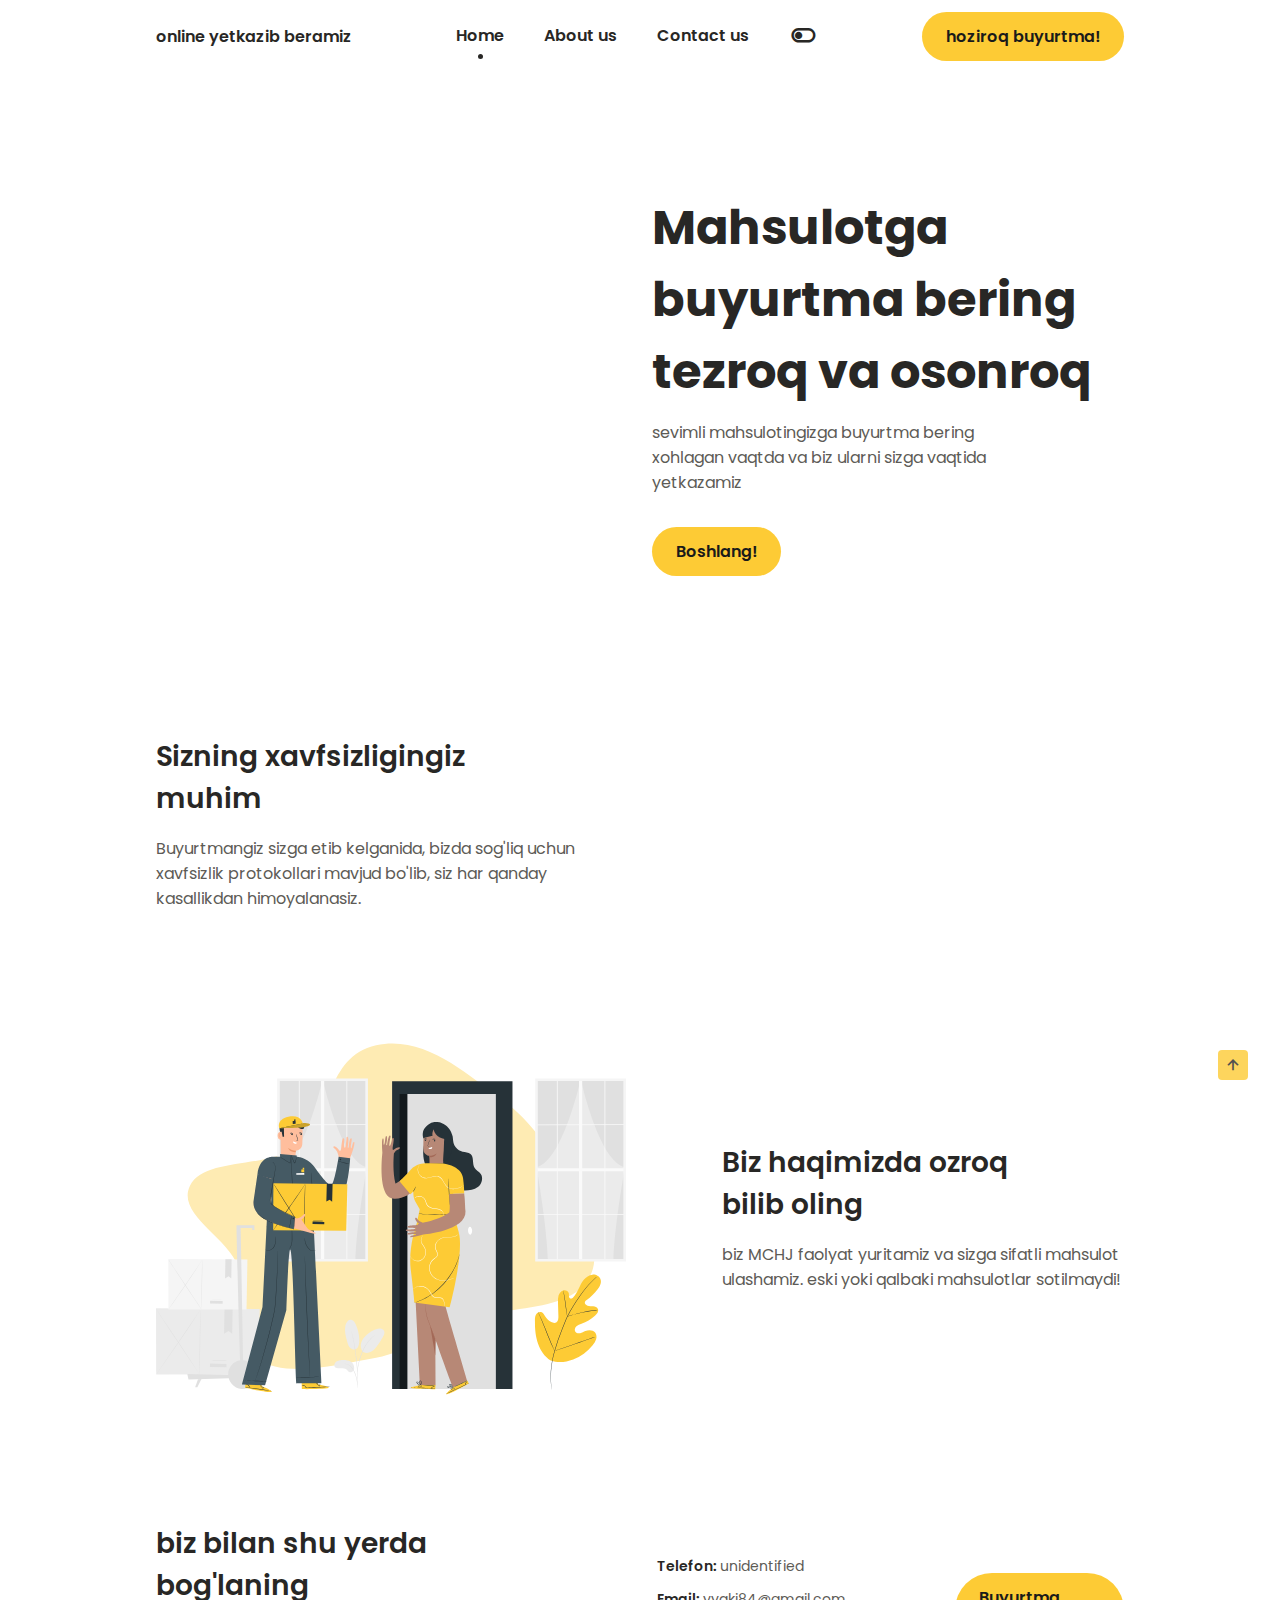
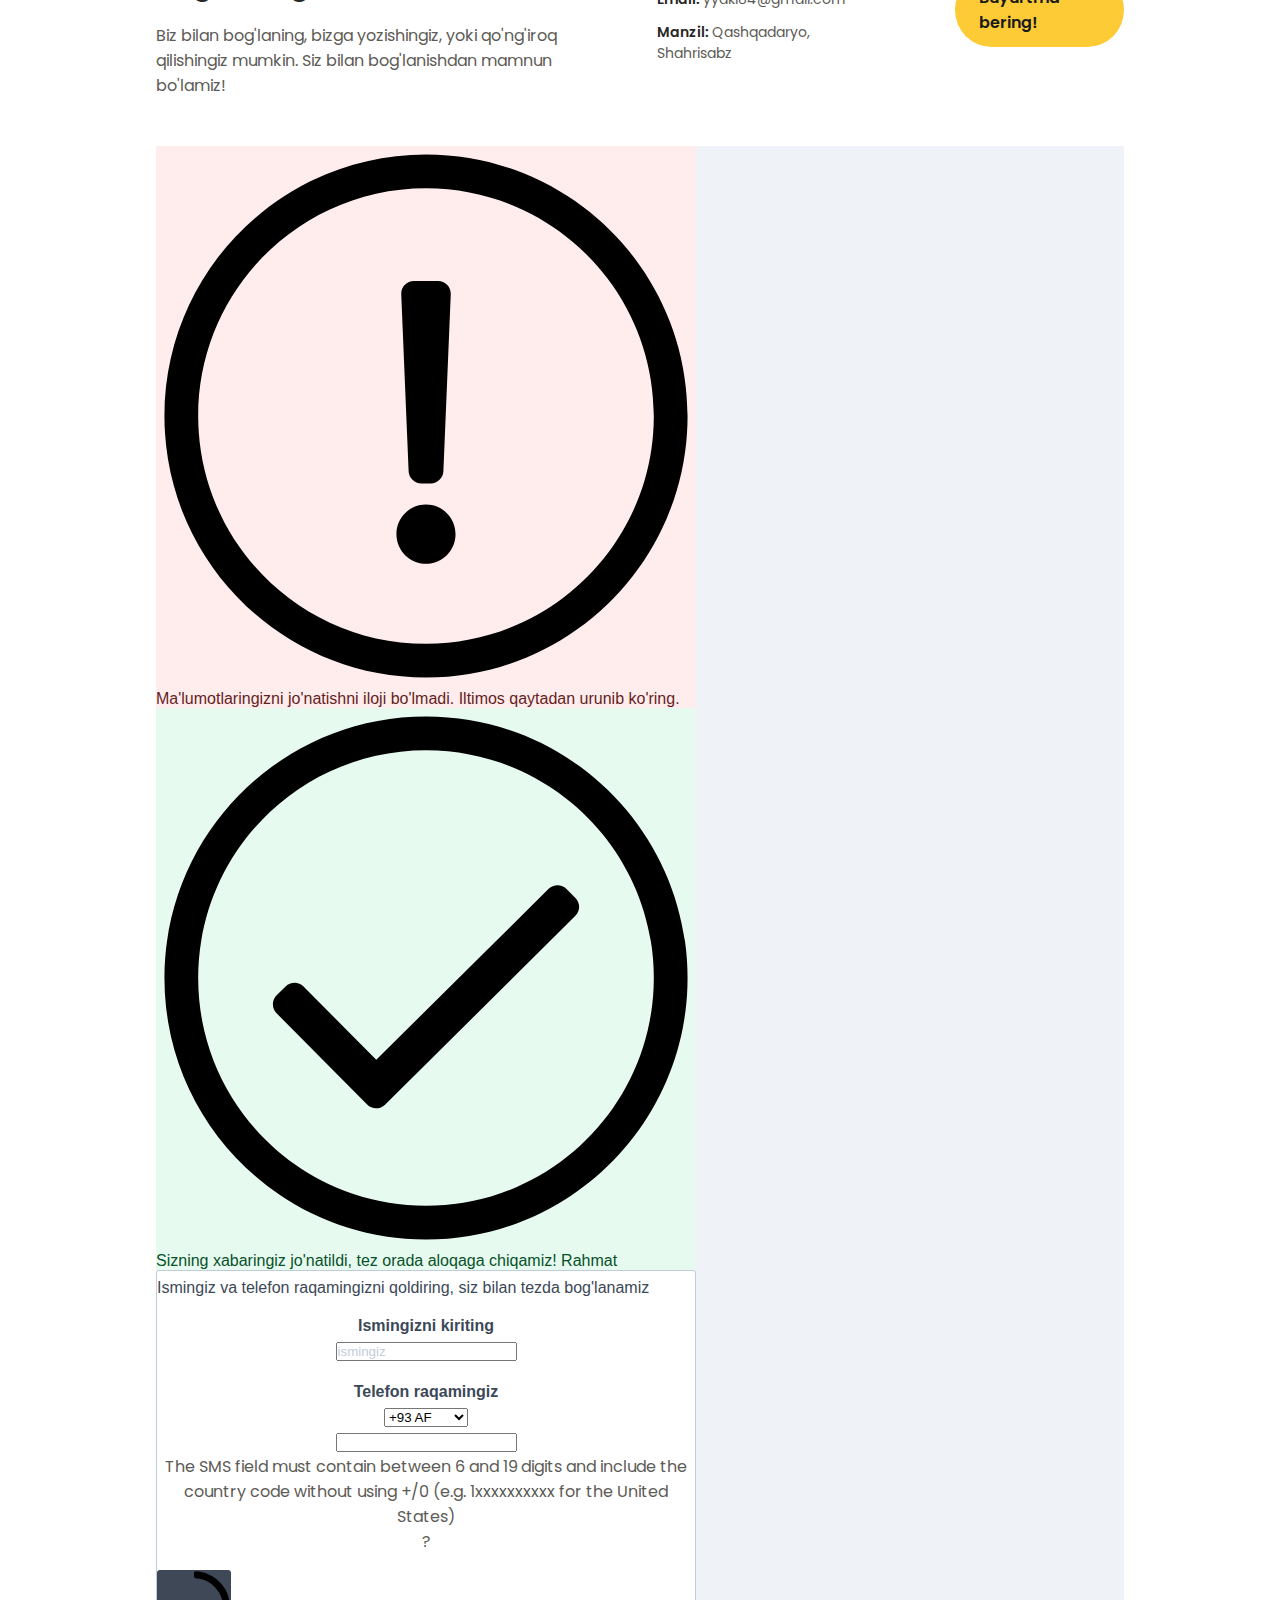
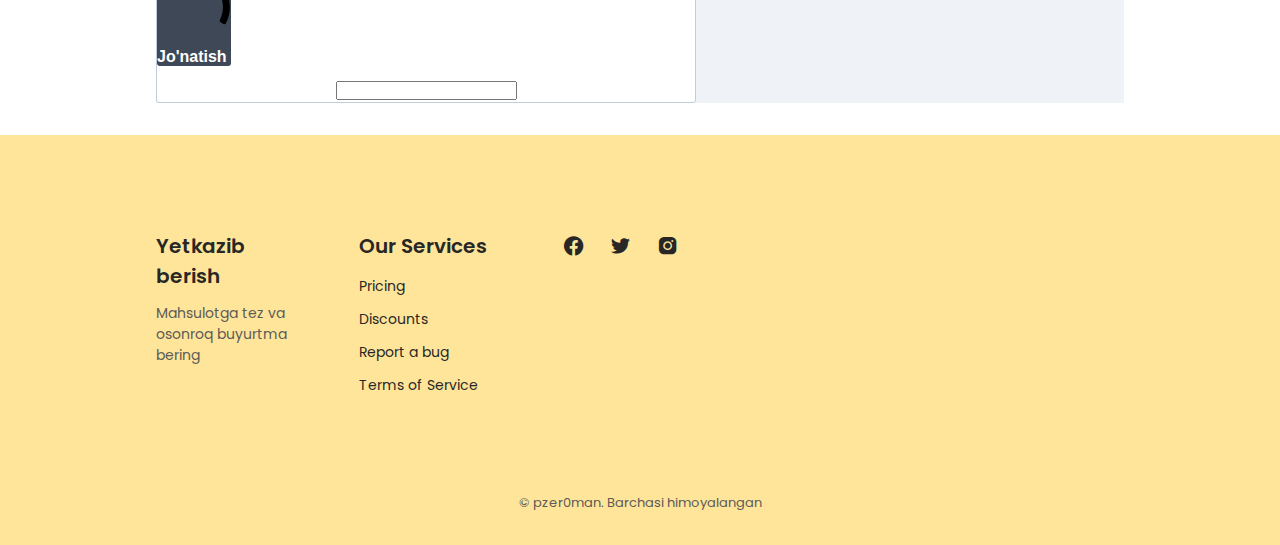
==== index.html @ fa196de1 "phone number undo" ====
<!DOCTYPE html>
<html lang="en">
  <head>
    <meta charset="UTF-8" />
    <meta name="viewport" content="width=device-width, initial-scale=1.0" />

    <!--=============== BOXICONS ===============-->
    <link
      rel="stylesheet"
      href="https://cdn.jsdelivr.net/npm/boxicons@latest/css/boxicons.min.css"
    />

    <!--=============== CSS ===============-->
    <link rel="stylesheet" href="assets/css/styles.css" />

    <title>online products</title>
  </head>
  <body>
    <!--=============== HEADER ===============-->
    <header class="header" id="header">
      <nav class="nav container">
        <a href="#" class="nav__logo">online yetkazib beramiz</a>

        <div class="nav__menu" id="nav-menu">
          <ul class="nav__list">
            <li class="nav__item">
              <a href="#home" class="nav__link active-link">Home</a>
            </li>
            <li class="nav__item">
              <a href="#about" class="nav__link">About us</a>
            </li>
            <li class="nav__item">
              <a href="#contact" class="nav__link">Contact us</a>
            </li>

            <i class="bx bx-toggle-left change-theme" id="theme-button"></i>
          </ul>
        </div>

        <div class="nav__toggle" id="nav-toggle">
          <i class="bx bx-grid-alt"></i>
        </div>

        <a href="#" class="button button__header">hoziroq buyurtma!</a>
      </nav>
    </header>

    <main class="main">
      <!--=============== HOME ===============-->

      <section class="home section" id="home">
        <!-- Promotion -->
        <!-- <div class="promotion">
          <span class="close" id="close">X</span>
          <div class="bgc_y"></div>
          <div class="container">
            <!-- <div class="promotion__text">
          <div class="title">Yangi xaridorlar uchun mega aksiya!</div>
        </div> -->
        <!-- <div class="promotion__timer">
              <div class="title">Aksiya tugashigacha shuncha vaqt qoldi:</div>
              <div class="timer">
                <div class="timer__block">
                  <span id="days">99</span>
                  kun
                </div>
                <span class="dot">:</span>
                <div class="timer__block">
                  <span id="hours">09</span>
                  soat
                </div>
                <span class="dot">:</span>
                <div class="timer__block">
                  <span id="minutes">99</span>
                  daqiqa
                </div>
                <span class="dot">:</span>
                <div class="timer__block">
                  <span id="seconds">09</span>
                  sekund
                </div>
              </div>
            </div>
          </div>
        </div> -->
        <div class="home__container container grid">
          <img
            src="https://m.media-amazon.com/images/I/81h4DKhfy4L._AC_SX425_.jpg"
            alt=""
          />

          <div class="home__data">
            <h1 class="home__title">
              Mahsulotga buyurtma bering <br />
              tezroq va osonroq
            </h1>
            <p class="home__description">
              sevimli mahsulotingizga buyurtma bering xohlagan vaqtda va biz
              ularni sizga vaqtida yetkazamiz
            </p>

            <a href="#" class="button">Boshlang!</a>
          </div>
        </div>
      </section>

      <!--=============== SECURITY ===============-->
      <section class="security section container">
        <div class="security__container grid">
          <div class="security__data">
            <h2 class="section__title-center">
              Sizning xavfsizligingiz <br />
              muhim
            </h2>
            <p class="security__description">
              Buyurtmangiz sizga etib kelganida, bizda sog'liq uchun xavfsizlik
              protokollari mavjud bo'lib, siz har qanday kasallikdan
              himoyalanasiz.
            </p>
          </div>

          <div>
            <img
              src="https://c1.neweggimages.com/ProductImageCompressAll1280/B3TDD2208010J7AOU6D.jpg"
              alt=""
            />
          </div>
        </div>
      </section>

      <!--=============== ABOUT ===============-->
      <section class="about section container" id="about">
        <div class="about__container grid">
          <div class="about__data">
            <h2 class="section__title-center">
              Biz haqimizda ozroq <br />
              bilib oling
            </h2>
            <p class="about__description">
              biz MCHJ faolyat yuritamiz va sizga sifatli mahsulot ulashamiz.
              eski yoki qalbaki mahsulotlar sotilmaydi!
            </p>
          </div>

          <svg
            class="svg__img svg__color about__img"
            viewBox="0 0 312 236"
            xmlns="http://www.w3.org/2000/svg"
          >
            <g clip-path="url(#clip0)">
              <path
                class="svg__blob"
                fill-rule="evenodd"
                clip-rule="evenodd"
                d="M146.137 4.22643C177.748 -2.97581 206.274 23.1576 229.992 40.5258C251.017 55.9222 262.978 75.8309 272.499 96.7598C282.192 118.066 300.281 142.538 285.25 161.993C269.962 181.783 230.296 177.103 202.881 186.874C182.644 194.086 167.895 207.639 146.137 211.573C119.351 216.416 86.2133 225.465 65.5354 211.707C44.5361 197.736 61.8497 170.746 54.1954 150.402C47.0089 131.301 13.4763 116.078 22.5437 97.4402C31.6999 78.6197 73.623 86.0355 92.3992 71.8745C117.647 52.8331 111.996 12.005 146.137 4.22643Z"
              />
              <path
                d="M68.8453 179.238L68.0641 222.591L0.104162 222.748L0 178.815L68.8453 179.238Z"
                fill="#EBEBEB"
              />
              <path
                d="M29.3524 201.029C29.5669 189.093 29.6681 179.415 29.5787 179.414C29.4892 179.412 29.2428 189.087 29.0284 201.023C28.814 212.96 28.7128 222.637 28.8022 222.639C28.8917 222.641 29.138 212.966 29.3524 201.029Z"
                fill="#E0E0E0"
              />
              <path
                d="M0.0983887 222.748C0.178558 222.588 0.271444 222.435 0.376152 222.29L1.21523 221.016L4.36903 216.382L14.8605 201.126C18.9575 195.177 22.6437 189.773 25.2767 185.841C26.5903 183.871 27.6377 182.267 28.3552 181.161L29.1712 179.875C29.2594 179.72 29.3601 179.573 29.4721 179.435C29.4017 179.597 29.3185 179.754 29.2233 179.904L28.4594 181.224C27.7708 182.383 26.7581 183.981 25.4676 185.968C22.8867 189.936 19.2295 195.363 15.1324 201.311C11.0354 207.26 7.28556 212.617 4.56578 216.492L1.33097 221.068L0.439807 222.308C0.338969 222.464 0.224734 222.611 0.0983887 222.748Z"
                fill="#E0E0E0"
              />
              <path
                d="M28.8008 222.626C28.685 222.492 28.5805 222.349 28.4883 222.197L27.6434 220.941L24.5764 216.307L14.3744 201.062C10.3757 195.114 6.79367 189.71 4.24749 185.759C2.9744 183.784 1.93277 182.186 1.26151 181.068L0.468721 179.782C0.369518 179.637 0.28242 179.484 0.208313 179.324C0.323934 179.459 0.428443 179.602 0.5208 179.753L1.36567 181.01L4.43266 185.644L14.6348 200.888C18.6334 206.831 22.2154 212.241 24.7616 216.185C26.0347 218.16 27.0763 219.759 27.7476 220.877L28.5404 222.163C28.6393 222.31 28.7264 222.465 28.8008 222.626Z"
                fill="#E0E0E0"
              />
              <path
                d="M35.8173 217.712L46.7294 217.908L46.7696 215.673L35.8574 215.476L35.8173 217.712Z"
                fill="#E0E0E0"
              />
              <path
                d="M41.7007 213.804C44.6505 213.787 47.0414 213.701 47.0409 213.611C47.0404 213.522 44.6487 213.463 41.6988 213.48C38.749 213.497 36.3581 213.583 36.3587 213.673C36.3592 213.762 38.7509 213.821 41.7007 213.804Z"
                fill="#E0E0E0"
              />
              <path
                d="M50.8774 178.989L50.5765 195.728L48.2212 193.857L45.1716 195.629L45.4725 178.896L50.8774 178.989Z"
                fill="#E0E0E0"
              />
              <path
                d="M60.6917 146.408L60.0957 179.492L8.22879 179.614L8.15356 146.084L60.6917 146.408Z"
                fill="#F5F5F5"
              />
              <path
                d="M30.5557 163.033C30.7193 153.924 30.7975 146.539 30.7304 146.538C30.6633 146.537 30.4763 153.92 30.3127 163.029C30.1491 172.138 30.0708 179.523 30.1379 179.524C30.205 179.525 30.3921 172.142 30.5557 163.033Z"
                fill="#E0E0E0"
              />
              <path
                d="M8.22879 179.608C8.28864 179.487 8.35831 179.371 8.43711 179.261L9.07945 178.288L11.4867 174.749L19.4956 163.124C22.6205 158.583 25.4387 154.436 27.4409 151.459C28.442 149.959 29.2406 148.731 29.7903 147.885L30.4153 146.9C30.4835 146.783 30.5609 146.67 30.6468 146.565C30.593 146.689 30.5291 146.809 30.4558 146.924L29.8771 147.931C29.3505 148.794 28.5751 150.034 27.5914 151.552C25.6238 154.581 22.8288 158.722 19.704 163.263C16.5791 167.804 13.7147 171.893 11.6372 174.847L9.16625 178.322L8.4892 179.267C8.41197 179.388 8.32486 179.502 8.22879 179.608Z"
                fill="#E0E0E0"
              />
              <path
                d="M30.1318 179.516C30.044 179.414 29.9647 179.306 29.8945 179.191L29.2522 178.236L26.9375 174.697L19.1022 163.06C16.0525 158.519 13.3154 154.372 11.371 151.383C10.3989 149.878 9.635 148.655 9.09104 147.804L8.51236 146.819C8.4374 146.707 8.37161 146.589 8.31561 146.466C8.40338 146.567 8.48273 146.676 8.55287 146.79L9.1952 147.746L11.5099 151.285L19.3221 162.898C22.3717 167.433 25.1088 171.586 27.0474 174.575C28.0196 176.081 28.7835 177.303 29.3274 178.154L29.9061 179.139C29.9921 179.258 30.0677 179.384 30.1318 179.516Z"
                fill="#E0E0E0"
              />
              <path
                d="M35.8769 175.523L44.204 175.689L44.2382 173.981L35.911 173.814L35.8769 175.523Z"
                fill="#E0E0E0"
              />
              <path
                d="M39.9833 172.778C42.2332 172.765 44.0568 172.7 44.0564 172.633C44.056 172.566 42.2318 172.522 39.9819 172.535C37.7319 172.548 35.9083 172.613 35.9087 172.68C35.9091 172.747 37.7333 172.791 39.9833 172.778Z"
                fill="#EBEBEB"
              />
              <path
                d="M50.2003 146.217L49.9746 158.989L48.1749 157.558L45.8429 158.913L46.0743 146.142L50.2003 146.217Z"
                fill="#E0E0E0"
              />
              <path
                d="M66.3107 219.62C65.7022 217.817 64.5641 216.24 63.0453 215.095C61.5265 213.949 59.6978 213.29 57.7983 213.202L56.207 125.539H63.8687V126.848H65.3096V123.709H53.4062C53.4062 123.709 54.8239 188.383 55.854 213.289C53.6017 213.636 51.5529 214.793 50.0906 216.542C48.6283 218.291 47.8527 220.514 47.9087 222.794L20.7745 222.429L21.55 225.997L48.3022 225.261C48.337 225.383 48.3659 225.51 48.4064 225.632C48.7762 226.841 49.3844 227.963 50.1949 228.932C51.0055 229.902 52.0019 230.699 53.1254 231.276C54.2489 231.854 55.4767 232.2 56.7361 232.294C57.9955 232.389 59.2611 232.23 60.458 231.826C61.6549 231.423 62.7589 230.783 63.7047 229.945C64.6504 229.108 65.4188 228.089 65.9644 226.948C66.5101 225.808 66.8218 224.57 66.8813 223.308C66.9408 222.045 66.7467 220.783 66.3107 219.597V219.62Z"
                fill="#E0E0E0"
              />
              <path
                d="M25.9768 231.227H27.4177L30.1838 225.789L27.8923 225.852L25.9768 231.227Z"
                fill="#E0E0E0"
              />
              <path
                d="M139.826 27.016H81.2869V146.837H139.826V27.016Z"
                fill="#EBEBEB"
              />
              <path
                d="M110.533 27.016C110.533 27.016 98.5315 81.3689 81.2637 85.0874C81.2637 85.0874 88.2426 123.211 88.8734 146.843H81.2869V27.016H110.533Z"
                fill="#E0E0E0"
              />
              <path
                d="M110.753 27.016C110.753 27.016 122.755 81.3689 140.046 85.0816C140.046 85.0816 133.067 123.205 132.436 146.837H140.046V27.016H110.753Z"
                fill="#E0E0E0"
              />
              <path
                d="M111.627 26.7901H109.492V146.843H111.627V26.7901Z"
                fill="#FAFAFA"
              />
              <path
                d="M95.3546 26.7901H94.8279V146.843H95.3546V26.7901Z"
                fill="#FAFAFA"
              />
              <path
                d="M126.956 26.7901H126.43V146.843H126.956V26.7901Z"
                fill="#FAFAFA"
              />
              <path
                d="M139.832 56.5556V57.0363L81.2869 57.2796V56.7989L139.832 56.5556Z"
                fill="#FAFAFA"
              />
              <path
                d="M139.832 116.173V116.643L81.2869 116.88V116.405L139.832 116.173Z"
                fill="#FAFAFA"
              />
              <path
                d="M139.826 85.7245H81.2869V87.7227H139.826V85.7245Z"
                fill="#FAFAFA"
              />
              <path
                d="M140.694 147.706H80.442V26.1472H140.694V147.706ZM82.1549 145.968H138.958V27.8848H82.1781L82.1549 145.968Z"
                fill="#F5F5F5"
              />
              <path
                d="M311.132 27.016H252.593V146.837H311.132V27.016Z"
                fill="#EBEBEB"
              />
              <path
                d="M281.862 27.016C281.862 27.016 269.861 81.3689 252.593 85.0874C252.593 85.0874 259.572 123.211 260.203 146.843H252.593V27.016H281.862Z"
                fill="#E0E0E0"
              />
              <path
                d="M282.059 27.016C282.059 27.016 294.061 81.3689 311.335 85.0816C311.335 85.0816 304.356 123.205 303.725 146.837H311.335V27.016H282.059Z"
                fill="#E0E0E0"
              />
              <path
                d="M282.933 26.7901H280.798V146.843H282.933V26.7901Z"
                fill="#FAFAFA"
              />
              <path
                d="M266.661 26.7901H266.134V146.843H266.661V26.7901Z"
                fill="#FAFAFA"
              />
              <path
                d="M298.262 26.7901H297.736V146.843H298.262V26.7901Z"
                fill="#FAFAFA"
              />
              <path
                d="M311.132 56.5556V57.0363L252.593 57.2796V56.7989L311.132 56.5556Z"
                fill="#FAFAFA"
              />
              <path
                d="M311.132 116.173V116.643L252.593 116.88V116.405L311.132 116.173Z"
                fill="#FAFAFA"
              />
              <path
                d="M311.132 85.7245H252.593V87.7227H311.132V85.7245Z"
                fill="#FAFAFA"
              />
              <path
                d="M312 147.706H251.731V26.1472H312V147.706ZM253.461 145.968H310.264V27.8848H253.467L253.461 145.968Z"
                fill="#F5F5F5"
              />
              <path
                d="M129.103 214.054C127.006 213.07 124.65 212.783 122.379 213.237C121.158 213.44 119.891 213.816 119.057 214.72C118.224 215.623 118.068 217.251 119.022 218.039C119.637 218.456 120.378 218.644 121.117 218.572C122.894 218.572 124.867 218.236 126.285 219.307C127.095 219.915 127.633 220.935 128.6 221.236C129.084 221.344 129.59 221.292 130.044 221.09C130.497 220.888 130.873 220.545 131.117 220.112C131.58 219.219 131.681 218.182 131.4 217.216C131.286 216.548 131.019 215.915 130.621 215.367C130.222 214.818 129.703 214.369 129.103 214.054Z"
                fill="#EBEBEB"
              />
              <path
                d="M133.79 205.001C132.54 206.791 130.11 206.194 128.982 205.105C127.853 204.016 127.379 202.435 126.945 200.923C125.955 197.477 124.954 193.863 125.695 190.353C125.868 189.281 126.335 188.279 127.043 187.457C127.399 187.057 127.853 186.757 128.361 186.587C128.869 186.418 129.412 186.384 129.936 186.489C131.163 186.814 131.921 188.013 132.471 189.159C134.093 192.534 134.943 196.228 134.959 199.973C134.959 201.711 134.763 203.541 133.802 204.978"
                fill="#EBEBEB"
              />
              <path
                d="M137.222 207.567C136.58 206.727 136.152 205.743 135.976 204.701C135.799 203.658 135.879 202.588 136.209 201.583C136.895 199.576 138.12 197.796 139.751 196.44C141.608 194.788 143.771 193.515 146.116 192.693C147.021 192.326 147.994 192.16 148.969 192.206C149.456 192.234 149.929 192.38 150.347 192.632C150.764 192.885 151.114 193.236 151.365 193.654C152.03 194.928 151.365 196.475 150.699 197.709C149.48 199.939 148.087 202.069 146.533 204.08C145.283 205.69 143.854 207.283 141.95 208.007C140.046 208.731 138.073 208.65 137.06 207.329"
                fill="#EBEBEB"
              />
              <path
                d="M133.877 231.969C133.81 231.703 133.771 231.431 133.761 231.158L133.547 228.939C133.437 227.848 133.271 226.764 133.05 225.69C132.767 224.383 132.38 223.101 131.892 221.856C131.408 220.611 130.749 219.441 129.936 218.38C129.274 217.517 128.428 216.813 127.46 216.319C126.804 215.994 126.101 215.775 125.376 215.67C125.103 215.66 124.831 215.621 124.566 215.554C124.839 215.524 125.115 215.524 125.388 215.554C126.142 215.615 126.879 215.812 127.564 216.133C128.582 216.616 129.475 217.327 130.174 218.213C131.022 219.287 131.707 220.482 132.205 221.757C132.702 223.021 133.09 224.325 133.362 225.655C133.573 226.742 133.718 227.841 133.796 228.945C133.866 229.889 133.895 230.648 133.906 231.175C133.924 231.44 133.914 231.706 133.877 231.969Z"
                fill="#E0E0E0"
              />
              <path
                d="M133.721 230.26C133.706 230.135 133.706 230.009 133.721 229.884C133.721 229.6 133.721 229.246 133.721 228.806C133.721 227.868 133.721 226.489 133.675 224.844C133.594 221.502 133.304 216.886 132.749 211.812C132.193 206.738 131.447 202.174 130.77 198.902C130.608 198.079 130.451 197.344 130.295 196.695C130.139 196.046 130.029 195.49 129.907 195.033L129.653 193.984C129.617 193.864 129.596 193.739 129.589 193.614C129.648 193.725 129.692 193.844 129.722 193.967L130.035 194.998C130.174 195.444 130.312 196 130.48 196.649C130.648 197.297 130.828 198.027 131.001 198.85C131.923 203.117 132.617 207.43 133.079 211.772C133.657 216.857 133.889 221.485 133.906 224.833C133.906 226.507 133.906 227.862 133.848 228.8L133.785 229.878C133.779 230.007 133.758 230.136 133.721 230.26Z"
                fill="#E0E0E0"
              />
              <path
                d="M133.68 221.334C133.651 220.96 133.651 220.585 133.68 220.211C133.721 219.487 133.819 218.444 134.028 217.158C134.273 215.66 134.604 214.177 135.017 212.716C135.511 210.921 136.132 209.164 136.875 207.457C138.173 204.315 140.032 201.435 142.361 198.96C142.763 198.535 143.192 198.137 143.645 197.767C143.842 197.599 144.016 197.436 144.195 197.303L144.693 196.961C144.993 196.744 145.311 196.55 145.642 196.382C144.551 197.242 143.515 198.168 142.54 199.157C140.299 201.656 138.501 204.52 137.222 207.625C136.485 209.319 135.861 211.061 135.353 212.837C134.928 214.286 134.577 215.755 134.3 217.239C134.068 218.508 133.935 219.556 133.854 220.257C133.823 220.62 133.765 220.98 133.68 221.334Z"
                fill="#E0E0E0"
              />
              <path
                d="M262.031 213.492C253.617 207.978 251.482 197.425 251.574 187.891C251.574 186.298 251.372 184.624 252.107 183.211C252.842 181.798 254.601 180.801 256.059 181.439C257.269 181.966 257.795 183.327 258.519 184.45C259.453 185.949 260.791 187.154 262.378 187.926C263.414 188.43 264.693 188.719 265.688 188.14C267.06 187.352 267.176 185.453 267.129 183.871C267.041 180.925 266.95 177.977 266.857 175.027C266.724 173.447 266.849 171.857 267.228 170.318C267.691 168.806 268.755 167.381 270.266 166.924C271.776 166.466 273.686 167.289 274.045 168.829C274.12 169.483 274.151 170.141 274.137 170.799C274.136 171.128 274.233 171.45 274.415 171.725C274.598 171.999 274.857 172.213 275.161 172.339C275.804 172.507 276.434 172.044 276.897 171.569C278.512 169.93 279.582 167.85 280.578 165.777C281.573 163.703 282.54 161.589 283.998 159.811C285.456 158.033 287.47 156.602 289.785 156.423C292.099 156.243 294.553 157.581 295.184 159.788C295.814 161.995 294.559 164.3 293.17 166.159C291.107 168.884 288.663 171.297 285.913 173.324C285.374 173.632 284.948 174.105 284.698 174.673C284.374 175.733 285.416 176.759 286.475 177.083C287.678 177.448 288.969 177.291 290.224 177.407C291.48 177.523 292.84 178.033 293.343 179.191C294.038 180.79 292.713 182.522 291.393 183.663C288.744 185.954 285.722 187.774 282.459 189.044C281.301 189.495 280.063 189.901 279.131 190.741C278.199 191.581 277.661 193.017 278.263 194.117C278.865 195.218 280.346 195.542 281.573 195.276C282.8 195.009 283.888 194.332 285.045 193.868C287.227 192.994 290.068 193.075 291.526 194.923C291.971 195.556 292.262 196.286 292.374 197.052C292.487 197.819 292.419 198.601 292.175 199.336C291.677 200.801 290.889 202.15 289.86 203.304C286.459 207.536 282.001 210.793 276.938 212.745C271.874 214.616 267.158 215.201 262.043 213.492"
              />
              <path
                d="M292.817 157.685C292.772 157.742 292.721 157.794 292.666 157.842L292.203 158.27C291.793 158.647 291.191 159.203 290.427 159.938C288.278 162.008 286.288 164.237 284.472 166.605C283.315 168.099 282.117 169.791 280.867 171.627C279.617 173.463 278.298 175.438 276.984 177.564C275.598 179.777 274.335 182.064 273.2 184.416C272.621 185.638 272.094 186.918 271.562 188.221L269.959 192.183C267.893 197.197 266.112 202.323 264.624 207.538C263.429 211.801 262.643 216.169 262.274 220.581C262.037 223.557 262.06 226.547 262.344 229.519C262.454 230.567 262.558 231.384 262.645 231.934L262.737 232.559C262.744 232.631 262.744 232.703 262.737 232.774C262.714 232.706 262.697 232.636 262.685 232.565L262.569 231.94C262.459 231.395 262.344 230.579 262.216 229.524C261.888 226.547 261.833 223.546 262.054 220.558C262.4 216.128 263.176 211.742 264.369 207.462C265.845 202.232 267.623 197.092 269.693 192.067L271.296 188.105C271.828 186.808 272.349 185.516 272.945 184.288C274.088 181.928 275.361 179.632 276.759 177.413C278.078 175.287 279.409 173.312 280.67 171.476C281.932 169.64 283.141 167.955 284.31 166.466C286.145 164.102 288.166 161.889 290.352 159.846C291.121 159.122 291.741 158.577 292.163 158.218L292.649 157.807C292.701 157.762 292.758 157.721 292.817 157.685Z"
                fill="#263238"
              />
              <path
                d="M273.032 184.271C272.949 184.054 272.891 183.829 272.858 183.599C272.766 183.165 272.65 182.527 272.517 181.746C272.251 180.176 271.938 177.998 271.649 175.594C271.359 173.191 271.018 171.019 270.729 169.461C270.59 168.679 270.463 168.047 270.376 167.613C270.309 167.398 270.267 167.177 270.248 166.953C270.346 167.164 270.42 167.385 270.468 167.613C270.59 168.041 270.746 168.667 270.914 169.443C271.255 171.001 271.608 173.173 271.921 175.583L272.702 181.746L272.951 183.611C273.001 183.827 273.028 184.049 273.032 184.271Z"
                fill="#263238"
              />
              <path
                d="M293.523 179.979C293.255 180.043 292.982 180.082 292.707 180.095C292.18 180.153 291.416 180.234 290.479 180.367C288.598 180.61 286.012 181.045 283.182 181.641C280.352 182.238 277.812 182.898 275.989 183.42C275.075 183.674 274.34 183.9 273.836 184.057C273.577 184.153 273.31 184.224 273.038 184.271C273.282 184.139 273.537 184.031 273.802 183.947C274.299 183.761 275.023 183.501 275.931 183.217C277.742 182.638 280.283 181.954 283.124 181.346C285.546 180.825 287.993 180.427 290.456 180.153C291.399 180.048 292.192 179.996 292.701 179.973C292.975 179.949 293.25 179.951 293.523 179.979Z"
                fill="#263238"
              />
              <path
                d="M264.618 207.08C264.559 207.006 264.51 206.924 264.473 206.837L264.103 206.113C263.785 205.482 263.351 204.549 262.824 203.396C261.777 201.08 260.422 197.859 258.987 194.274C257.552 190.689 256.227 187.451 255.232 185.128L254.045 182.377L253.727 181.63C253.692 181.623 253.66 181.604 253.638 181.575C253.616 181.546 253.606 181.51 253.609 181.474C253.612 181.438 253.629 181.405 253.656 181.38C253.682 181.356 253.717 181.343 253.753 181.343C253.789 181.343 253.824 181.356 253.851 181.38C253.877 181.405 253.894 181.438 253.897 181.474C253.901 181.51 253.89 181.546 253.868 181.575C253.847 181.604 253.815 181.623 253.779 181.63L254.15 182.354C254.468 182.985 254.902 183.912 255.428 185.07C256.482 187.387 257.83 190.607 259.271 194.193C260.712 197.778 262.025 201.016 263.027 203.339L264.219 206.09L264.537 206.837C264.574 206.914 264.601 206.996 264.618 207.08Z"
                fill="#263238"
              />
              <path
                d="M291.764 197.72C291.681 197.771 291.591 197.81 291.497 197.836L290.71 198.12L287.817 199.128C285.363 199.979 281.99 201.195 278.263 202.539C274.536 203.883 271.145 205.07 268.669 205.875C267.43 206.275 266.429 206.594 265.729 206.796L264.925 207.022C264.831 207.056 264.734 207.078 264.635 207.086C264.718 207.035 264.808 206.996 264.901 206.97L265.688 206.686L268.582 205.678C271.035 204.827 274.409 203.611 278.142 202.267C281.874 200.923 285.259 199.736 287.73 198.936C288.969 198.537 289.97 198.218 290.67 198.015L291.474 197.784C291.567 197.75 291.665 197.728 291.764 197.72Z"
                fill="#263238"
              />
              <path
                d="M70.1589 230.399L71.1022 224.503L60.5587 222.765L59.0309 231.546L59.6791 231.696C62.5725 232.351 74.4122 234.621 76.4607 234.332C78.7696 234.007 70.1589 230.399 70.1589 230.399Z"
              />
              <path
                d="M76.8145 233.826C76.8301 233.728 72.8954 233.016 68.026 232.236C63.1565 231.457 59.1964 230.904 59.1807 231.002C59.1651 231.1 63.0999 231.811 67.9693 232.591C72.8387 233.371 76.7988 233.923 76.8145 233.826Z"
                fill="#263238"
              />
              <path
                d="M70.1531 231.633C70.0721 231.575 70.1994 231.274 70.4714 231.001C70.7434 230.729 71.0501 230.607 71.108 230.689C71.1658 230.77 70.9807 231.007 70.726 231.268C70.4714 231.528 70.2341 231.696 70.1531 231.633Z"
                fill="#263238"
              />
              <path
                d="M70.7607 232.131C70.6739 232.084 70.7607 231.743 71.0443 231.407C71.3279 231.071 71.623 230.891 71.6866 230.967C71.7503 231.042 71.5767 231.32 71.3279 231.633C71.079 231.945 70.8533 232.183 70.7607 232.131Z"
                fill="#263238"
              />
              <path
                d="M62.3699 231.476C62.3236 231.476 62.1905 231.32 62.0053 231.025C61.7815 230.642 61.5219 230.281 61.2299 229.947C60.9408 229.63 60.5737 229.395 60.1652 229.264C59.8527 229.171 59.6328 229.189 59.6212 229.131C59.6096 229.073 59.8295 228.974 60.1999 229.009C60.6931 229.08 61.1457 229.321 61.4787 229.692C61.7976 230.047 62.0487 230.457 62.2195 230.903C62.3641 231.245 62.4104 231.459 62.3699 231.476Z"
                fill="#263238"
              />
              <path
                d="M70.3615 230.532C70.402 230.625 70.1879 230.799 69.8696 230.862C69.5513 230.926 69.2909 230.862 69.2909 230.747C69.2909 230.631 69.5224 230.567 69.8002 230.509C70.0779 230.451 70.321 230.434 70.3615 230.532Z"
                fill="#263238"
              />
              <path
                d="M70.2862 229.93C70.2862 230.028 69.9853 230.069 69.6265 230.017C69.2677 229.965 68.9958 229.843 69.0478 229.745C69.0999 229.646 69.3661 229.606 69.7075 229.658C70.049 229.71 70.292 229.831 70.2862 229.93Z"
                fill="#263238"
              />
              <path
                d="M107.478 229.125L107.258 223.159L96.5698 223.483L96.8128 232.409H97.4783C100.43 232.49 112.524 232.409 114.451 231.731C116.621 230.99 107.478 229.125 107.478 229.125Z"
              />
              <path
                d="M106.669 231.367C111.6 231.169 115.595 230.929 115.591 230.829C115.587 230.73 111.586 230.81 106.654 231.007C101.723 231.205 97.7287 231.445 97.7327 231.544C97.7366 231.644 101.737 231.564 106.669 231.367Z"
                fill="#263238"
              />
              <path
                d="M107.709 230.335C107.622 230.295 107.709 229.976 107.9 229.658C108.091 229.339 108.392 229.159 108.479 229.229C108.566 229.298 108.415 229.565 108.219 229.86C108.022 230.156 107.802 230.382 107.709 230.335Z"
                fill="#263238"
              />
              <path
                d="M108.404 230.706C108.311 230.677 108.346 230.318 108.543 229.942C108.739 229.565 109.006 229.328 109.087 229.362C109.168 229.397 109.046 229.733 108.867 230.086C108.687 230.44 108.502 230.741 108.404 230.706Z"
                fill="#263238"
              />
              <path
                d="M100.042 231.702C100.001 231.731 99.8335 231.581 99.5963 231.326C99.3014 230.995 98.9759 230.692 98.6241 230.422C98.2845 230.171 97.8859 230.011 97.4667 229.959C97.1427 229.93 96.9286 229.959 96.888 229.959C96.8475 229.959 97.0616 229.762 97.4667 229.727C97.9649 229.7 98.4566 229.85 98.8555 230.15C99.2367 230.436 99.5623 230.789 99.8162 231.193C99.9898 231.465 100.082 231.673 100.042 231.702Z"
                fill="#263238"
              />
              <path
                d="M107.698 229.217C107.756 229.299 107.576 229.513 107.275 229.634C106.974 229.756 106.697 229.727 106.697 229.634C106.697 229.542 106.888 229.409 107.154 229.299C107.42 229.189 107.64 229.131 107.698 229.217Z"
                fill="#263238"
              />
              <path
                d="M107.513 228.644C107.513 228.742 107.246 228.841 106.882 228.858C106.517 228.876 106.234 228.812 106.234 228.708C106.234 228.603 106.517 228.511 106.864 228.493C107.212 228.476 107.495 228.546 107.513 228.644Z"
                fill="#263238"
              />
              <path
                d="M121.968 80.61L121.389 78.6697C121.182 77.5471 120.866 76.4472 120.446 75.3856C120.244 74.8509 119.955 74.3536 119.59 73.9144C119.158 73.3505 118.652 72.8478 118.085 72.42C117.506 72.0841 117.651 71.2616 118.235 71.2037C118.82 71.1458 120.371 72.0493 121.563 73.7812C122.755 75.513 122.981 72.2521 123.079 71.0647C123.177 69.8773 123.658 66.2225 124.057 65.9735C124.636 65.6086 125.133 66.1646 125.006 67.352C124.879 68.5393 124.734 72.1131 125.365 72.1536C125.996 72.1942 126.424 66.1414 126.424 66.1414C126.424 66.1414 126.308 64.8266 127.031 64.8498C128.339 64.8903 127.402 71.279 127.298 71.8814C127.222 72.3042 127.876 72.3679 127.957 71.9161C128.038 71.4643 128.258 65.8634 129.589 65.8924C130.613 65.8924 128.866 71.1574 129.456 72.3563C130.046 73.5553 130.376 68.2382 131.348 68.3019C131.713 68.3019 131.979 68.3945 131.348 71.4122C130.718 74.4299 127.604 82.5562 127.604 82.5562L121.922 80.5232"
                fill="#FFBE9D"
              />
              <path
                d="M82.8725 79.0115L92.4901 79.7239C92.6174 78.6118 92.8026 74.2851 92.8026 74.2851C92.8026 74.2851 96.8186 73.9086 97.1137 69.9353C97.4089 65.9619 97.2816 56.7757 97.2816 56.7757C95.0803 55.6634 92.6222 55.1596 90.1613 55.3165C87.7004 55.4733 85.3259 56.285 83.2833 57.6677L82.6642 58.0847L82.8725 79.0115Z"
                fill="#FFBE9D"
              />
              <path
                d="M96.7668 63.5648C96.9956 63.3415 97.0003 62.9748 96.7772 62.7458C96.5541 62.5167 96.1877 62.512 95.9589 62.7353C95.73 62.9586 95.7254 63.3253 95.9485 63.5544C96.1716 63.7835 96.5379 63.7881 96.7668 63.5648Z"
                fill="#263238"
              />
              <path
                d="M96.9691 62.6952C96.8996 62.7589 96.5293 62.4345 95.9853 62.3998C95.4414 62.365 95.0247 62.6199 94.9669 62.5504C94.909 62.4809 95.0074 62.394 95.1925 62.2781C95.4371 62.1236 95.7246 62.0515 96.013 62.0723C96.3015 62.0932 96.5757 62.2059 96.7955 62.394C96.9459 62.5504 96.998 62.6952 96.9691 62.6952Z"
                fill="#263238"
              />
              <path
                d="M90.7755 63.6083C90.9594 63.3467 90.8965 62.9854 90.6351 62.8013C90.3737 62.6173 90.0127 62.6802 89.8289 62.9419C89.645 63.2035 89.7079 63.5648 89.9693 63.7489C90.2307 63.9329 90.5917 63.87 90.7755 63.6083Z"
                fill="#263238"
              />
              <path
                d="M90.9855 62.8226C90.9219 62.8863 90.5457 62.562 90.0018 62.5272C89.4578 62.4925 89.0412 62.7473 88.9833 62.6778C88.9254 62.6083 89.0238 62.5214 89.209 62.3998C89.4535 62.2452 89.741 62.1731 90.0295 62.1939C90.3179 62.2148 90.5921 62.3275 90.8119 62.5156C90.9682 62.6662 91.0203 62.7937 90.9855 62.8226Z"
                fill="#263238"
              />
              <path
                d="M92.9068 67.4794C93.1967 67.3878 93.4997 67.3447 93.8037 67.352C93.9484 67.352 94.0641 67.3231 94.0815 67.242C94.0963 67.0968 94.0702 66.9503 94.0062 66.8191L93.6417 65.6607C93.2908 64.6936 93.035 63.6946 92.8778 62.6778C93.3204 63.6067 93.6712 64.5766 93.9252 65.5738L94.2666 66.7323C94.3426 66.9158 94.3568 67.1191 94.3071 67.3115C94.283 67.3642 94.2469 67.4105 94.2017 67.4467C94.1565 67.4829 94.1034 67.508 94.0467 67.52C93.9661 67.5308 93.8843 67.5308 93.8037 67.52C93.5045 67.5558 93.2015 67.5421 92.9068 67.4794Z"
                fill="#263238"
              />
              <path
                d="M91.0897 67.9775C90.511 67.6011 92.6116 68.9101 93.7285 68.9274C93.525 69.2037 93.234 69.4028 92.903 69.4923C92.5719 69.5817 92.2203 69.5561 91.9056 69.4198C90.7425 68.9043 91.0897 67.9775 91.0897 67.9775Z"
                fill="white"
              />
              <path
                d="M92.8142 74.2271C90.9762 74.1483 89.2033 73.5232 87.7218 72.4316C87.7218 72.4316 88.7692 75.374 92.7621 75.2581L92.8142 74.2271Z"
                fill="#EB996E"
              />
              <path
                d="M82.7567 62.1159L83.2428 64.9714L85.0136 64.9367L84.8978 58.994C84.8978 58.994 91.923 59.5327 92.7274 56.7235C92.7274 56.7235 94.7933 59.8339 97.3568 59.8223C97.3568 59.8223 99.6079 59.5906 97.4668 56.4629C94.1683 51.6439 82.4211 55.513 82.4211 55.513C82.1245 56.3934 81.9797 57.3178 81.9929 58.2468C81.9466 61.3224 82.7567 62.1159 82.7567 62.1159Z"
                fill="#263238"
              />
              <path
                d="M81.7903 59.2199L97.4436 56.1096C97.4436 56.1096 96.3267 49.8483 87.8838 51.667C79.6666 53.4626 81.7903 59.2199 81.7903 59.2199Z"
              />
              <path
                d="M81.7903 59.2199C82.0102 59.1794 100.921 59.6254 102.27 57.0015C102.912 55.7505 97.3221 55.7157 97.3221 55.7157L97.4494 56.1096L81.7903 59.2199Z"
              />
              <path
                opacity="0.2"
                d="M81.7903 59.2199C82.0102 59.1794 100.921 59.6254 102.27 57.0015C102.912 55.7505 97.3221 55.7157 97.3221 55.7157L97.4494 56.1096L81.7903 59.2199Z"
                fill="black"
              />
              <path
                d="M83.4338 61.612C83.347 61.5773 80.4825 61.2066 80.7545 64.5949C81.0265 67.9833 84.3539 66.5874 84.3481 66.4889C84.3423 66.3905 83.4338 61.612 83.4338 61.612Z"
                fill="#FFBE9D"
              />
              <path
                d="M83.2197 65.3769C83.2197 65.3769 83.1618 65.4232 83.0692 65.4753C82.9345 65.5485 82.7764 65.5651 82.6294 65.5217C82.3995 65.4004 82.2059 65.2201 82.0686 64.9992C81.9313 64.7783 81.8552 64.5249 81.8482 64.2648C81.8167 63.9753 81.8503 63.6824 81.9466 63.4076C81.9699 63.2998 82.0189 63.1992 82.0894 63.1145C82.16 63.0298 82.2499 62.9634 82.3517 62.921C82.4176 62.8981 82.4895 62.8989 82.5549 62.9232C82.6204 62.9475 82.6753 62.9938 82.7104 63.0543C82.7625 63.1469 82.7451 63.2164 82.7683 63.2164C82.7914 63.2164 82.8377 63.1527 82.7972 63.0137C82.7719 62.9308 82.7187 62.8592 82.6468 62.811C82.547 62.748 82.4263 62.7271 82.3111 62.7531C82.1728 62.7911 82.0467 62.8645 81.9453 62.9661C81.8438 63.0676 81.7705 63.1938 81.7325 63.3323C81.612 63.6375 81.5683 63.9677 81.6052 64.2938C81.6121 64.5971 81.7086 64.8917 81.8827 65.1401C82.0568 65.3886 82.3005 65.5798 82.5831 65.6896C82.6762 65.7086 82.7723 65.7065 82.8644 65.6834C82.9565 65.6604 83.0423 65.617 83.1155 65.5564C83.2197 65.4638 83.2312 65.3827 83.2197 65.3769Z"
                fill="#EB996E"
              />
              <path
                d="M92.6572 54.4152L90.7422 54.452L90.7789 56.3689L92.694 56.332L92.6572 54.4152Z"
                fill="#263238"
              />
              <path
                d="M92.6322 53.3753L91.6718 53.3939L91.6904 54.3552L92.6508 54.3366L92.6322 53.3753Z"
                fill="#263238"
              />
              <path
                d="M121.262 78.1194C121.262 78.1194 118.311 96.9553 116.222 97.0537C113.843 97.1638 106.529 86.7844 106.529 86.7844C101.847 79.5559 95.6728 78.3859 93.4218 78.2063V77.3143L82.3574 76.405C82.3574 76.405 82.3574 77.3607 82.3574 78.1889H77.4618C77.4618 78.1889 68.6833 77.7893 67.3697 89.5877L73.6773 94.5805L76.264 104.213C77.051 107.155 75.8531 110.908 74.5279 117.5L73.7352 117.314L73.3995 123.958C73.3532 124.271 73.3069 124.583 73.2664 124.908H73.3532L70.6797 177.957L57.0114 229.339L72.3984 229.918L86.5876 179.788C86.5876 179.788 87.8144 139.707 89.0643 139.683C91.1649 139.643 92.5364 228.847 93.3118 228.644C94.0872 228.441 109.92 228.603 109.92 228.603C109.92 228.603 104.694 124.67 104.746 124.67L103.392 104.977L102.877 99.2895C105.881 103.518 111.558 110.121 117.622 110.005C127.5 109.814 128.889 79.162 128.889 79.162L121.262 78.1194Z"
                fill="#455A64"
              />
              <path
                d="M88.503 139.284C89.7468 137.427 90.3335 135.206 90.1696 132.976C90.1696 131.175 90.1696 129.542 90.1696 128.25C90.1438 127.594 90.1689 126.938 90.2448 126.286C90.3417 126.934 90.3882 127.589 90.3837 128.244C90.4184 129.455 90.4994 131.14 90.4821 132.982C90.4728 133.857 90.3954 134.731 90.2506 135.594C90.128 136.304 89.9201 136.996 89.6314 137.656C89.4342 138.099 89.1856 138.517 88.8907 138.901C88.6477 139.151 88.5435 139.301 88.503 139.284Z"
                fill="#263238"
              />
              <path
                d="M79.4235 130.868C79.4765 131.045 79.5038 131.228 79.5046 131.412C79.5335 131.766 79.5682 132.275 79.5856 132.907C79.6763 134.575 79.3439 136.238 78.6192 137.743C78.1915 138.572 77.5577 139.276 76.779 139.788C76.1341 140.196 75.3943 140.429 74.6321 140.465C74.1218 140.491 73.612 140.404 73.1391 140.211C72.9619 140.149 72.8 140.051 72.6646 139.921C73.2816 140.176 73.9482 140.289 74.6147 140.251C75.331 140.188 76.0206 139.949 76.6227 139.556C77.3549 139.058 77.9515 138.385 78.3588 137.598C79.0567 136.132 79.4054 134.525 79.3773 132.901C79.3566 132.223 79.3721 131.544 79.4235 130.868Z"
                fill="#263238"
              />
              <path
                d="M105.84 140.095C105.84 140.095 105.748 140.263 105.458 140.454C105.043 140.708 104.562 140.833 104.075 140.813C103.353 140.779 102.659 140.52 102.09 140.072C101.409 139.536 100.822 138.89 100.354 138.16C99.4826 136.852 98.9351 135.355 98.7572 133.793C98.7061 133.324 98.6925 132.851 98.7167 132.38C98.7141 132.205 98.7395 132.031 98.7919 131.864C98.844 131.864 98.7919 132.6 98.9655 133.764C99.1997 135.275 99.7584 136.718 100.603 137.992C101.053 138.695 101.612 139.323 102.258 139.851C102.779 140.279 103.416 140.54 104.087 140.599C104.539 140.633 104.992 140.547 105.4 140.35C105.69 140.205 105.823 140.072 105.84 140.095Z"
                fill="#263238"
              />
              <path
                d="M73.7449 227.382C73.7482 227.298 70.3414 227.094 66.1355 226.926C61.9296 226.758 58.5174 226.689 58.5141 226.772C58.5108 226.855 61.9176 227.059 66.1235 227.227C70.3293 227.396 73.7415 227.465 73.7449 227.382Z"
                fill="#263238"
              />
              <path
                d="M109.376 224.19C109.166 224.245 108.95 224.274 108.734 224.277L106.998 224.404C105.516 224.497 103.468 224.613 101.211 224.717C98.9539 224.821 96.8996 224.896 95.424 224.937L93.688 224.972C93.4746 224.998 93.2589 224.998 93.0456 224.972C93.2555 224.917 93.4711 224.888 93.688 224.885L95.424 224.757C96.9054 224.659 98.9481 224.549 101.211 224.445C103.473 224.34 105.516 224.265 106.998 224.225L108.734 224.19C108.947 224.164 109.163 224.164 109.376 224.19Z"
                fill="#263238"
              />
              <path
                d="M80.986 140.512C80.9929 140.587 80.9929 140.663 80.986 140.738C80.986 140.9 80.986 141.126 80.986 141.404L80.9397 143.964C80.8934 146.188 80.7892 149.403 80.6272 153.37C80.4652 157.338 80.2453 162.058 79.9328 167.312C79.7765 169.936 79.6029 172.687 79.3541 175.536C79.2326 176.961 79.1169 178.433 78.868 179.881C78.6192 181.329 78.2893 182.806 77.9942 184.294C75.3555 196.139 72.3868 206.721 70.0779 214.326C68.9206 218.131 67.8789 221.172 67.1498 223.269L66.2644 225.673L66.0272 226.292C66.0028 226.365 65.9718 226.434 65.9346 226.501C65.9493 226.426 65.9706 226.352 65.9982 226.281L66.2065 225.65L67.0398 223.228C67.7343 221.12 68.7759 218.068 69.8754 214.262C72.138 206.652 75.0835 196.064 77.7049 184.23C78.0232 182.748 78.3356 181.288 78.5787 179.834C78.8217 178.38 78.9375 176.938 79.0648 175.513C79.302 172.669 79.4814 169.918 79.6435 167.294C79.9675 162.053 80.2221 157.326 80.4015 153.359L80.8066 143.958L80.9108 141.404L80.9455 140.738C80.9521 140.661 80.9657 140.586 80.986 140.512Z"
                fill="#263238"
              />
              <path
                d="M102.223 224.578C102.217 224.509 102.217 224.439 102.223 224.369L102.177 223.756L102.015 221.392L101.5 212.704C101.089 205.366 100.574 195.224 100.1 184.016C99.6252 172.808 99.2722 162.655 99.0523 155.305C98.9539 151.644 98.8671 148.673 98.815 146.617C98.815 145.603 98.7803 144.809 98.7688 144.248C98.7688 143.987 98.7688 143.784 98.7688 143.634C98.7623 143.564 98.7623 143.495 98.7688 143.425C98.7757 143.495 98.7757 143.564 98.7688 143.634L98.8035 144.248L98.9076 146.611L99.2433 155.299L100.401 184.004C100.875 195.212 101.355 205.354 101.714 212.698L102.131 221.387L102.235 223.75V224.364C102.238 224.435 102.234 224.507 102.223 224.578Z"
                fill="#263238"
              />
              <path
                d="M89.5157 76.99C89.5598 77.5084 89.5598 78.0296 89.5157 78.5481C89.5026 79.8482 89.3767 81.1447 89.1396 82.423L89.0991 82.6141L88.9255 82.5214C88.5551 82.3303 88.179 82.1218 87.797 81.9017C86.1883 80.9634 84.8226 79.9845 83.8157 79.3126C83.2578 78.9694 82.7189 78.5962 82.2012 78.1947C82.81 78.4482 83.3916 78.7626 83.9372 79.1331C84.9789 79.7644 86.3619 80.7143 87.9533 81.641C88.3294 81.8611 88.7056 82.0639 89.0643 82.2608L88.8502 82.3592C89.0912 81.0967 89.2497 79.8197 89.3248 78.5365C89.3425 78.0163 89.4064 77.4988 89.5157 76.99Z"
                fill="#263238"
              />
              <path
                d="M93.4507 78.2816C93.3793 78.7694 93.2729 79.2514 93.1324 79.7239C93.0283 80.1641 92.9125 80.6969 92.7216 81.2819C92.6218 81.5879 92.5039 81.8877 92.3686 82.1797C92.3252 82.283 92.2529 82.3716 92.1603 82.4345C92.0962 82.4764 92.0196 82.4946 91.9436 82.4862C91.8676 82.4777 91.7969 82.4431 91.7436 82.3882C91.6322 82.2321 91.5444 82.0603 91.4832 81.8785C90.945 80.5927 90.4705 79.4227 90.1464 78.5712C89.9511 78.1222 89.8018 77.6545 89.7009 77.1754C89.9693 77.5913 90.1942 78.0339 90.3721 78.4959C90.7483 79.3242 91.2517 80.4826 91.7899 81.7685C91.8402 81.9114 91.9041 82.0491 91.9809 82.1797C91.9809 82.1797 91.9809 82.1797 92.0272 82.1797C92.0701 82.1462 92.104 82.1023 92.1255 82.0523C92.2601 81.773 92.3798 81.4869 92.4843 81.195C92.6811 80.6158 92.82 80.1119 92.9531 79.6717C93.0567 79.1884 93.2241 78.7209 93.4507 78.2816Z"
                fill="#263238"
              />
              <path
                d="M91.3733 117.859C91.3446 117.724 91.3291 117.586 91.327 117.448L91.2517 116.26L91.0203 111.887L90.3721 97.4476L89.7935 83.0022L89.6604 78.6234V77.4302C89.647 77.2915 89.647 77.1519 89.6604 77.0132C89.6891 77.1484 89.7046 77.2862 89.7067 77.4244L89.7819 78.6118L90.0134 82.9848L90.673 97.4476L91.2517 111.893L91.3848 116.272V117.465C91.3928 117.596 91.389 117.728 91.3733 117.859Z"
                fill="#263238"
              />
              <path
                d="M98.4256 88.9878L93.1086 89.0909L93.1299 90.1912L98.4469 90.0881L98.4256 88.9878Z"
                fill="white"
              />
              <path
                d="M104.268 106.724C104.351 106.718 104.136 102.676 103.788 97.6955C103.439 92.7148 103.09 88.6819 103.006 88.6878C102.923 88.6936 103.138 92.7359 103.487 97.7166C103.835 102.697 104.185 106.73 104.268 106.724Z"
                fill="#263238"
              />
              <path
                d="M128.704 83.0141C128.723 82.933 126.967 82.4618 124.784 81.9615C122.6 81.4613 120.814 81.1215 120.796 81.2026C120.777 81.2837 122.533 81.7549 124.716 82.2551C126.9 82.7554 128.686 83.0952 128.704 83.0141Z"
                fill="#263238"
              />
              <path
                d="M122.44 80.5485C122.74 80.5427 122.979 80.2942 122.973 79.9936C122.967 79.693 122.719 79.454 122.418 79.4598C122.118 79.4656 121.879 79.7141 121.885 80.0147C121.891 80.3153 122.139 80.5543 122.44 80.5485Z"
                fill="#263238"
              />
              <path
                d="M98.3704 86.5323L96.4553 86.5692L96.492 88.486L98.4071 88.4492L98.3704 86.5323Z"
              />
              <path
                d="M98.3508 85.4856L97.3904 85.5042L97.409 86.4655L98.3694 86.4469L98.3508 85.4856Z"
              />
              <path
                d="M127.043 96.3645L126.262 127.288L77.7686 127.045L77.9248 95.6984L127.043 96.3645Z"
              />
              <path
                d="M98.7803 111.69C98.9957 103.174 99.1029 96.2693 99.0199 96.2672C98.9368 96.2651 98.6949 103.167 98.4795 111.683C98.2642 120.199 98.1569 127.104 98.24 127.106C98.323 127.108 98.565 120.206 98.7803 111.69Z"
                fill="#263238"
              />
              <path
                d="M77.7686 127.039C77.8205 126.923 77.8845 126.812 77.9595 126.709L78.5382 125.8L80.8008 122.504L88.3584 111.685C91.3154 107.462 93.9773 103.628 95.8812 100.842C96.8302 99.4459 97.6172 98.3106 98.1091 97.5229L98.6878 96.6135C98.7654 96.4951 98.8567 96.3863 98.9597 96.2892C98.9139 96.407 98.8557 96.5196 98.7861 96.6251L98.2364 97.5634C97.7445 98.3685 97.0154 99.527 96.0837 100.94C94.2261 103.761 91.5932 107.613 88.6361 111.841C85.6791 116.069 82.9766 119.863 81.0091 122.608L78.6944 125.852L78.0463 126.727C77.9662 126.841 77.873 126.946 77.7686 127.039Z"
                fill="#263238"
              />
              <path
                d="M97.7647 127.357C97.835 127.313 93.4851 120.272 88.049 111.632C82.6129 102.992 78.149 96.0232 78.0787 96.0675C78.0084 96.1118 82.3583 103.152 87.7944 111.792C93.2305 120.433 97.6944 127.401 97.7647 127.357Z"
                fill="#263238"
              />
              <path
                d="M103.895 122.795L111.679 123.029L111.727 121.43L103.943 121.196L103.895 122.795Z"
                fill="#263238"
              />
              <path
                d="M111.317 120.773C111.317 120.69 109.613 120.619 107.51 120.616C105.407 120.613 103.702 120.678 103.702 120.761C103.702 120.844 105.406 120.914 107.509 120.917C109.612 120.921 111.317 120.856 111.317 120.773Z"
                fill="#263238"
              />
              <path
                d="M117.24 96.1154L116.933 108.053L115.267 106.703L113.079 107.954L113.38 96.017L117.24 96.1154Z"
                fill="#263238"
              />
              <path
                d="M76.97 92.9588C76.97 92.9588 74.6148 109.374 75.7316 110.335C81.8888 115.519 90.4474 118.235 93.5086 119.093C93.9542 118.988 94.4808 118.844 95.0768 118.652C95.5965 118.486 96.0838 118.231 96.5177 117.899C97.0728 117.511 97.5713 117.047 97.9992 116.521C98.0654 116.412 98.163 116.326 98.279 116.274C98.395 116.222 98.524 116.206 98.6491 116.229C98.7743 116.251 98.8897 116.311 98.9802 116.401C99.0708 116.49 99.1322 116.605 99.1565 116.729C99.1565 117.309 98.2769 118.757 96.5756 119.822C96.5756 119.822 100.499 126.142 101.749 126.709C102.999 127.277 106.575 128.893 105.973 129.2C105.372 129.507 101.008 128.238 101.008 128.238L92.1777 125.875C92.1777 125.875 62.966 121.294 64.9103 107.879C66.1024 99.6602 67.4044 92.2405 67.8732 90.3755L76.97 92.9588Z"
                fill="#FFBE9D"
              />
              <path
                d="M67.3755 89.5936L64.7541 107.503C64.1754 113.017 67.8384 117.396 72.8035 119.863C80.361 123.61 91.5816 126.286 91.489 126.269C91.3964 126.252 92.2471 118.299 92.2471 118.299C92.2471 118.299 76.5186 111.476 76.0441 108.551C75.5695 105.626 78.0463 93.37 78.0463 93.37L67.3755 89.5936Z"
                fill="#455A64"
              />
              <path
                d="M91.489 126.263C91.4822 126.215 91.4822 126.166 91.489 126.118V125.707L91.6105 124.114L92.1197 118.259L92.1776 118.363L84.2671 114.528L81.9524 113.411C81.1827 113.005 80.4131 112.553 79.6377 112.061C78.8606 111.56 78.1147 111.013 77.404 110.422C77.0452 110.121 76.6922 109.802 76.3508 109.466C76.1617 109.305 76.0063 109.108 75.8936 108.887C75.8369 108.773 75.7941 108.652 75.7663 108.528C75.7293 108.409 75.7022 108.287 75.6853 108.163C75.4307 106.205 75.9515 104.358 76.2235 102.597L77.103 97.4882L78.706 88.829C78.9408 87.7354 79.0745 86.6225 79.1053 85.5044C79.1151 84.6623 78.9413 83.8281 78.596 83.0601C78.3743 82.5768 78.0597 82.1418 77.6702 81.7801C77.3982 81.5368 77.2304 81.4383 77.2419 81.4268C77.4106 81.5087 77.5681 81.6118 77.7107 81.7337C78.1257 82.0847 78.4628 82.5188 78.7002 83.008C79.0761 83.7847 79.2738 84.6356 79.2789 85.4986C79.2658 86.6291 79.1456 87.7559 78.9201 88.8638L77.4734 97.5519L76.6054 102.666L76.3739 104.01C76.2813 104.456 76.2061 104.908 76.1424 105.36C75.9939 106.275 75.9705 107.206 76.073 108.128C76.0865 108.242 76.1097 108.354 76.1424 108.464C76.1658 108.573 76.2027 108.678 76.2524 108.777C76.348 108.975 76.484 109.15 76.6517 109.292C76.9873 109.623 77.3287 109.935 77.6817 110.231C78.3816 110.815 79.1159 111.357 79.8807 111.853C80.633 112.339 81.3968 112.785 82.1549 113.196L84.4349 114.32L92.3107 118.212L92.3801 118.247V118.299L91.8015 124.143L91.6221 125.73L91.57 126.142C91.5489 126.186 91.5216 126.227 91.489 126.263Z"
                fill="#263238"
              />
              <path
                d="M90.0307 117.175C90.0509 117.585 90.0198 117.996 89.9382 118.398C89.8398 119.145 89.6835 120.176 89.4752 121.294C89.2669 122.411 89.0296 123.448 88.8329 124.19C88.7553 124.591 88.6249 124.981 88.4451 125.348C88.3641 125.348 88.7634 123.506 89.1801 121.247C89.3802 119.874 89.6643 118.514 90.0307 117.175Z"
                fill="#263238"
              />
              <path
                d="M91.489 126.263C91.3947 126.261 91.3012 126.245 91.2112 126.217L90.4358 126.032L87.5887 125.29C85.193 124.641 81.8656 123.796 78.2951 122.481C76.6166 121.87 74.9827 121.142 73.4053 120.303C72.1168 119.614 70.886 118.822 69.7249 117.934C68.9436 117.336 68.2067 116.682 67.5201 115.976C67.2771 115.727 67.0977 115.525 66.982 115.397C66.9154 115.331 66.8589 115.254 66.8141 115.171C67.0907 115.403 67.3553 115.649 67.6069 115.907C68.32 116.574 69.0716 117.199 69.858 117.778C71.0253 118.641 72.2556 119.415 73.5384 120.095C75.1124 120.914 76.738 121.63 78.4051 122.238C81.9524 123.541 85.2682 124.421 87.6639 125.134L90.4821 125.968L91.246 126.211C91.3288 126.218 91.4105 126.236 91.489 126.263Z"
                fill="#263238"
              />
              <path
                d="M91.196 119.614C91.4772 119.609 91.7007 119.376 91.6952 119.095C91.6897 118.813 91.4573 118.589 91.1761 118.595C90.8949 118.6 90.6714 118.833 90.6769 119.114C90.6824 119.396 90.9149 119.62 91.196 119.614Z"
                fill="#263238"
              />
              <path
                d="M228.051 34.9627H164.188V232.409H228.051V34.9627Z"
                fill="#E0E0E0"
              />
              <path
                d="M208.609 129.891C209.363 129.86 209.925 128.648 209.865 127.185C209.805 125.721 209.146 124.559 208.392 124.59C207.639 124.621 207.076 125.832 207.136 127.296C207.196 128.76 207.855 129.922 208.609 129.891Z"
                fill="white"
              />
              <path
                d="M156.735 27.9775V34.4414V36.4745V232.409H166.758V36.4745H225.615V232.409H236.645V36.4745V34.4414V27.9775H156.735Z"
                fill="#263238"
              />
              <path
                d="M166.758 36.4744H161.746V232.409H166.758V36.4744Z"
                fill="#263238"
              />
              <path
                opacity="0.5"
                d="M166.758 36.4744H161.746V232.409H166.758V36.4744Z"
                fill="black"
              />
              <path
                d="M197.225 67.213C197.321 68.9952 197.985 70.6996 199.121 72.0758C200.256 73.452 201.802 74.4273 203.533 74.8586C205.321 75.2988 207.381 75.0902 208.799 76.295C211.229 78.357 209.805 82.6373 211.449 85.4001C212.456 87.103 214.458 87.9371 215.592 89.5531C217.479 92.2406 216.211 96.295 213.642 98.2933C211.073 100.292 207.647 100.674 204.424 100.61C197.335 100.425 190.078 98.1717 184.951 93.1442C182.544 90.781 174.743 81.8033 178.285 68.8522"
                fill="#263238"
              />
              <path
                d="M171.624 86.2574C171.624 86.2574 159.223 97.0538 158.893 95.739C157.157 88.5916 157.643 79.4748 157.921 75.9822C158.118 75.681 158.338 75.3509 158.604 74.986C158.912 74.5655 159.287 74.1994 159.715 73.9029C160.231 73.5135 160.798 73.1959 161.399 72.9588C161.978 72.7966 162.065 72.032 161.567 71.8525C161.069 71.6729 159.484 72.0784 158.014 73.3121C156.544 74.5458 157.14 71.6208 157.343 70.5493C157.545 69.4777 158.002 66.1473 157.719 65.8345C157.308 65.3769 156.723 65.7418 156.561 66.8134C156.399 67.8849 155.641 71.0705 155.08 70.9489C154.519 70.8273 155.612 65.4001 155.612 65.4001C155.612 65.4001 156.035 64.2706 155.392 64.1143C154.235 63.8304 153.5 69.6747 153.448 70.2365C153.408 70.6246 152.794 70.5203 152.869 70.1033C152.945 69.6862 154.079 64.7108 152.904 64.4097C152.001 64.178 152.256 69.2171 151.446 70.1264C150.636 71.0358 151.643 66.2805 150.769 66.072C150.445 66.0025 150.19 65.9967 150.011 68.8058C149.97 71.0676 150.053 73.3299 150.26 75.5826C149.49 83.2918 147.98 106.889 158.633 106.078C171.202 105.116 174.095 95.2003 174.095 95.2003L171.624 86.2574Z"
                fill="#B78876"
              />
              <path
                d="M181.531 82.7474C181.716 81.7569 181.392 77.5692 181.392 77.5692C181.392 77.5692 177.689 77.1001 177.527 73.3179C177.365 69.5356 177.741 60.8127 177.741 60.8127L184.564 57.5344L191.901 63.4539L190.628 82.6894L181.531 82.7474Z"
                fill="#B78876"
              />
              <path
                d="M179.329 67.2104C179.334 66.9417 179.128 66.7203 178.869 66.7157C178.61 66.7112 178.397 66.9253 178.392 67.194C178.387 67.4627 178.593 67.6841 178.852 67.6887C179.111 67.6932 179.325 67.4791 179.329 67.2104Z"
                fill="#263238"
              />
              <path
                d="M177.926 66.6454C177.984 66.7091 178.337 66.4137 178.846 66.3905C179.355 66.3674 179.732 66.628 179.784 66.5585C179.836 66.489 179.749 66.4137 179.587 66.2921C179.366 66.1402 179.102 66.0648 178.835 66.0774C178.567 66.0899 178.311 66.1898 178.106 66.3616C177.943 66.4948 177.897 66.6164 177.926 66.6454Z"
                fill="#263238"
              />
              <path
                d="M185.431 67.4939C185.437 67.2252 185.231 67.0032 184.972 66.9981C184.713 66.9929 184.499 67.2065 184.494 67.4751C184.489 67.7438 184.694 67.9657 184.953 67.9709C185.212 67.9761 185.426 67.7625 185.431 67.4939Z"
                fill="#263238"
              />
              <path
                d="M183.545 66.7496C183.603 66.8133 183.956 66.5179 184.465 66.4948C184.974 66.4716 185.351 66.7323 185.403 66.6627C185.455 66.5932 185.368 66.5179 185.206 66.3963C184.985 66.2445 184.721 66.1691 184.453 66.1816C184.186 66.1942 183.93 66.294 183.724 66.4658C183.568 66.5932 183.516 66.7149 183.545 66.7496Z"
                fill="#263238"
              />
              <path
                d="M181.641 71.1168C181.372 71.0375 181.094 70.9947 180.814 70.9894C180.686 70.9894 180.559 70.9605 180.536 70.862C180.523 70.7181 180.551 70.5734 180.617 70.445L180.982 69.3734C181.324 68.4608 181.596 67.5237 181.798 66.5701C181.388 67.4525 181.046 68.3644 180.773 69.2981L180.42 70.3755C180.341 70.5475 180.321 70.7409 180.362 70.9257C180.38 70.973 180.409 71.0154 180.446 71.0496C180.483 71.0837 180.528 71.1088 180.576 71.1226C180.649 71.1326 180.723 71.1326 180.796 71.1226C181.077 71.1594 181.361 71.1575 181.641 71.1168Z"
                fill="#263238"
              />
              <path
                d="M183.308 71.6382C183.829 71.2965 181.873 72.478 180.843 72.4606C181.019 72.7265 181.282 72.9235 181.586 73.0184C181.891 73.1134 182.219 73.1005 182.515 72.9819C182.655 72.9461 182.787 72.8829 182.903 72.7959C183.019 72.709 183.117 72.5999 183.191 72.475C183.264 72.3501 183.313 72.2119 183.333 72.0683C183.353 71.9247 183.344 71.7785 183.308 71.6382Z"
                fill="white"
              />
              <path
                d="M181.392 77.5692C183.15 77.5222 184.855 76.9626 186.3 75.959C186.3 75.959 185.142 78.7161 181.456 78.496L181.392 77.5692Z"
                fill="#A36957"
              />
              <path
                d="M197.225 67.2709C197.19 67.0045 197.156 66.599 197.115 66.1762C197.075 65.6614 197.007 65.149 196.913 64.6413C195.038 56.7178 188.319 55.1307 186.982 55.1076C185.553 55.1076 183.059 54.233 179.344 58.0615C178.286 59.0785 177.551 60.3859 177.233 61.8194C176.915 63.2529 177.027 64.7485 177.556 66.1183L178.181 65.5391L183.591 64.2069C183.192 62.7068 183.852 60.8649 184.222 60.0077L184.257 59.9729C185.235 65.6549 191.294 66.3442 191.294 66.3442L190.715 81.4036C196.681 80.2046 197.15 70.5145 197.138 67.2362L197.225 67.2709Z"
                fill="#263238"
              />
              <path
                d="M206.594 226.686C206.594 226.686 192.625 179.556 192.358 178.033C192.115 176.672 198.585 143.605 199.528 135.027L179.888 135.212V135.357L170.398 135.617L175.148 229.797L185.565 230.063L185.408 199.104C190.559 214.222 197.075 231.297 197.075 231.297L206.594 226.686Z"
                fill="#B78876"
              />
              <path
                d="M179.159 175.925C179.159 175.925 179.159 176.289 179.101 176.956C179.054 177.888 179.071 178.823 179.153 179.753C179.274 181.131 179.506 182.496 179.847 183.837C180.302 185.47 180.859 187.074 181.514 188.638C182.81 192.021 183.962 195.091 184.783 197.326L185.761 199.967C185.891 200.287 185.995 200.616 186.074 200.952C185.909 200.651 185.768 200.337 185.651 200.014L184.604 197.407C183.73 195.201 182.544 192.142 181.254 188.76L180.316 186.287C180.034 185.511 179.795 184.72 179.599 183.918C179.267 182.56 179.054 181.176 178.962 179.782C178.899 178.842 178.914 177.899 179.008 176.961C179.043 176.631 179.083 176.382 179.118 176.203C179.117 176.108 179.131 176.015 179.159 175.925Z"
                fill="#A36957"
              />
              <path
                d="M185.455 210.358C185.455 210.075 185.634 199.863 185.634 199.863C185.634 199.863 182.214 190.399 182.127 190.683C182.041 190.967 185.455 210.358 185.455 210.358Z"
                fill="#A36957"
              />
              <path
                d="M197.428 231.146L206.594 226.686L207.659 228.661L204.412 230.498C202.196 231.708 194.661 235.652 192.879 235.977C190.912 236.336 197.428 231.146 197.428 231.146Z"
              />
              <path
                d="M192.486 235.71C192.445 235.641 195.801 233.973 199.98 232.003C204.158 230.034 207.583 228.476 207.624 228.528C207.664 228.58 204.314 230.266 200.13 232.235C195.946 234.204 192.526 235.78 192.486 235.71Z"
                fill="#263238"
              />
              <path
                d="M205.286 229.721C205.24 229.721 205.222 229.548 205.246 229.27C205.27 228.9 205.37 228.539 205.541 228.21C205.732 227.85 206.04 227.566 206.414 227.405C206.721 227.283 206.93 227.312 206.935 227.341C206.941 227.37 206.762 227.434 206.53 227.578C206.239 227.767 206.001 228.026 205.836 228.331C205.682 228.642 205.562 228.968 205.477 229.304C205.39 229.565 205.327 229.727 205.286 229.721Z"
                fill="#263238"
              />
              <path
                d="M196.93 231.569C196.93 231.656 197.213 231.766 197.578 231.882C197.943 231.998 198.249 232.085 198.301 232.015C198.353 231.946 198.093 231.725 197.723 231.598C197.352 231.471 196.941 231.482 196.93 231.569Z"
                fill="#263238"
              />
              <path
                d="M196.299 232.061C196.299 232.143 196.542 232.299 196.878 232.415C197.213 232.531 197.555 232.554 197.59 232.478C197.624 232.403 197.364 232.247 197.011 232.125C196.658 232.004 196.322 231.98 196.299 232.061Z"
                fill="#263238"
              />
              <path
                d="M195.778 232.519C195.744 232.594 195.935 232.745 196.195 232.878C196.455 233.011 196.693 233.087 196.774 233.017C196.855 232.948 196.669 232.756 196.386 232.612C196.102 232.467 195.819 232.438 195.778 232.519Z"
                fill="#263238"
              />
              <path
                d="M196.97 231.644C197.02 231.321 196.986 230.99 196.872 230.683C196.778 230.326 196.615 229.992 196.392 229.698C196.251 229.514 196.083 229.352 195.894 229.217C195.786 229.137 195.667 229.073 195.541 229.026C195.379 228.963 195.199 228.963 195.038 229.026C194.969 229.061 194.909 229.111 194.861 229.172C194.814 229.233 194.781 229.304 194.764 229.379C194.748 229.454 194.748 229.533 194.765 229.608C194.783 229.683 194.816 229.753 194.864 229.814C194.991 229.999 195.134 230.171 195.292 230.33C195.555 230.6 195.842 230.846 196.149 231.065C196.418 231.295 196.728 231.472 197.063 231.586C197.092 231.552 196.779 231.314 196.305 230.909C196.033 230.674 195.776 230.423 195.535 230.156C195.398 230.008 195.272 229.849 195.159 229.681C195.055 229.53 195.084 229.345 195.194 229.304C195.304 229.264 195.512 229.304 195.686 229.449C195.852 229.563 196.002 229.7 196.131 229.855C196.347 230.118 196.517 230.416 196.635 230.735C196.717 231.048 196.829 231.353 196.97 231.644Z"
                fill="#263238"
              />
              <path
                d="M196.97 231.465C196.714 231.207 196.404 231.009 196.062 230.886C195.692 230.719 195.304 230.598 194.905 230.526C194.664 230.483 194.42 230.464 194.175 230.469C194.037 230.468 193.899 230.483 193.765 230.515C193.68 230.534 193.601 230.571 193.533 230.625C193.492 230.657 193.46 230.698 193.439 230.746C193.417 230.793 193.408 230.845 193.412 230.897C193.453 231.038 193.528 231.166 193.628 231.273C193.729 231.38 193.853 231.461 193.99 231.511C194.212 231.623 194.451 231.699 194.696 231.737C195.099 231.795 195.506 231.808 195.911 231.778C196.612 231.731 196.988 231.494 196.959 231.459C196.608 231.516 196.255 231.551 195.9 231.563C195.512 231.564 195.125 231.531 194.742 231.465C194.541 231.423 194.346 231.353 194.164 231.256C193.984 231.169 193.793 230.996 193.782 230.88C193.77 230.764 193.99 230.752 194.216 230.764C194.437 230.758 194.657 230.771 194.876 230.804C195.25 230.861 195.618 230.954 195.975 231.083C196.297 231.235 196.629 231.363 196.97 231.465Z"
                fill="#263238"
              />
              <path
                d="M197.607 231.048C197.665 231.135 199.794 230.318 202.277 229.096C204.759 227.874 206.675 226.779 206.611 226.686C206.548 226.594 204.522 227.573 202.051 228.789C199.58 230.005 197.549 230.961 197.607 231.048Z"
                fill="#263238"
              />
              <path
                d="M176.335 229.692L185.553 229.756L185.403 232.432H184.824C182.15 232.432 171.219 232.235 169.46 231.673C167.481 231.059 176.335 229.692 176.335 229.692Z"
              />
              <path
                d="M185.394 232.176C185.399 232.096 181.786 231.827 177.325 231.576C172.864 231.325 169.245 231.186 169.24 231.266C169.236 231.346 172.848 231.614 177.309 231.865C181.77 232.117 185.39 232.256 185.394 232.176Z"
                fill="#263238"
              />
              <path
                d="M182.475 231.975C182.44 231.975 182.527 231.795 182.712 231.569C182.963 231.26 183.269 231.001 183.615 230.805C183.997 230.59 184.434 230.496 184.87 230.532C185.212 230.573 185.38 230.694 185.362 230.723C185.345 230.752 185.154 230.723 184.865 230.723C184.491 230.748 184.127 230.855 183.8 231.036C183.479 231.226 183.177 231.445 182.897 231.691C182.666 231.888 182.509 231.998 182.475 231.975Z"
                fill="#263238"
              />
              <path
                d="M175.64 229.82C175.577 229.884 175.773 230.121 176.022 230.399C176.271 230.677 176.485 230.886 176.601 230.851C176.717 230.816 176.601 230.509 176.323 230.214C176.045 229.918 175.704 229.756 175.64 229.82Z"
                fill="#263238"
              />
              <path
                d="M174.767 229.947C174.697 230.005 174.836 230.266 175.079 230.527C175.322 230.787 175.582 230.961 175.658 230.915C175.733 230.868 175.6 230.608 175.345 230.335C175.091 230.063 174.859 229.889 174.767 229.947Z"
                fill="#263238"
              />
              <path
                d="M174.061 230.086C173.98 230.133 174.061 230.353 174.211 230.584C174.361 230.816 174.523 230.996 174.616 230.961C174.709 230.926 174.68 230.689 174.523 230.44C174.367 230.19 174.136 230.04 174.061 230.086Z"
                fill="#263238"
              />
              <path
                d="M175.635 229.907C175.868 229.664 176.039 229.368 176.132 229.044C176.266 228.707 176.327 228.346 176.312 227.984C176.3 227.765 176.251 227.549 176.167 227.347C176.122 227.227 176.057 227.115 175.976 227.017C175.863 226.886 175.703 226.805 175.53 226.791C175.45 226.783 175.369 226.793 175.293 226.819C175.217 226.845 175.146 226.886 175.087 226.941C175.028 226.995 174.98 227.062 174.948 227.135C174.916 227.209 174.899 227.289 174.9 227.37C174.899 227.584 174.92 227.797 174.963 228.007C175.029 228.356 175.13 228.698 175.264 229.026C175.363 229.348 175.531 229.645 175.756 229.895C175.714 229.575 175.63 229.261 175.507 228.963C175.41 228.636 175.336 228.303 175.287 227.966C175.257 227.775 175.244 227.581 175.247 227.387C175.247 227.213 175.386 227.069 175.501 227.08C175.617 227.092 175.768 227.248 175.843 227.434C175.923 227.617 175.972 227.813 175.988 228.013C176.016 228.344 175.985 228.677 175.895 228.997C175.777 229.291 175.69 229.596 175.635 229.907Z"
                fill="#263238"
              />
              <path
                d="M175.744 229.756C175.785 229.756 175.658 229.38 175.287 228.858C175.064 228.544 174.8 228.261 174.5 228.019C174.321 227.87 174.127 227.74 173.922 227.63C173.799 227.564 173.669 227.514 173.534 227.48C173.444 227.462 173.352 227.462 173.262 227.48C173.207 227.488 173.154 227.507 173.107 227.537C173.06 227.567 173.02 227.607 172.99 227.654C172.94 227.782 172.925 227.921 172.945 228.057C172.966 228.193 173.021 228.322 173.106 228.43C173.234 228.63 173.397 228.807 173.586 228.951C173.91 229.183 174.259 229.378 174.628 229.53C174.963 229.726 175.354 229.803 175.739 229.75C175.4 229.637 175.07 229.501 174.749 229.345C174.419 229.169 174.105 228.964 173.812 228.731C173.655 228.603 173.52 228.451 173.412 228.279C173.359 228.209 173.322 228.128 173.303 228.042C173.284 227.956 173.284 227.867 173.302 227.781C173.302 227.729 173.563 227.781 173.754 227.885C173.957 227.98 174.151 228.095 174.333 228.227C174.625 228.447 174.892 228.697 175.131 228.974C175.484 229.449 175.692 229.774 175.744 229.756Z"
                fill="#263238"
              />
              <path
                d="M176.549 229.692C178.013 229.924 179.494 230.022 180.976 229.988C182.455 230.054 183.937 230.002 185.408 229.831C183.937 229.699 182.459 229.65 180.982 229.687C178.54 229.658 176.555 229.611 176.549 229.692Z"
                fill="#263238"
              />
              <path
                d="M204.528 102.516C204.528 102.516 204.91 101.102 203.839 92.4433C203.371 88.6726 200.807 86.3384 198.053 84.9136V84.8615L197.815 84.7919C195.551 83.6978 193.12 82.9892 190.622 82.6952L180.906 82.5388C180.906 82.5388 173.794 81.6526 169.263 86.5933C164.732 91.5339 161.642 94.4415 161.642 94.4415L168.881 103.13L170.82 101.207C170.82 101.207 170.617 105.215 171.943 107.543L175.067 113.057L172.996 122.776C171.711 126.478 167.475 140.014 169.136 153.422C171.19 170.028 171.52 174.853 171.52 174.853L194.98 178.068C194.98 178.068 204.354 142.91 201.143 128.945C198.938 119.347 197.254 119.799 196.71 117.72L197.318 102.776L204.528 102.516Z"
              />
              <path
                d="M171.826 99.6877C172.364 98.7799 172.742 98.0095 172.671 97.967C172.599 97.9246 172.105 98.6262 171.567 99.5341C171.029 100.442 170.65 101.212 170.722 101.255C170.793 101.297 171.288 100.596 171.826 99.6877Z"
                fill="#263238"
              />
              <path
                d="M193.701 116.139C193.458 116.214 193.208 116.265 192.954 116.289C192.468 116.37 191.768 116.457 190.894 116.55C186.341 117.007 181.749 116.925 177.214 116.307C176.346 116.185 175.646 116.069 175.166 115.977C174.914 115.944 174.665 115.886 174.425 115.803C174.679 115.796 174.933 115.815 175.183 115.861L177.243 116.098C178.979 116.289 181.387 116.486 184.054 116.533C186.722 116.579 189.135 116.469 190.877 116.341L192.943 116.179C193.193 116.14 193.447 116.126 193.701 116.139Z"
                fill="#263238"
              />
              <path
                d="M201.606 142.452C201.588 142.609 201.557 142.764 201.513 142.915L201.195 144.23L200.958 145.18C200.859 145.522 200.732 145.893 200.605 146.286C200.338 147.074 200.078 147.995 199.65 148.957L199.025 150.486C198.805 151.013 198.521 151.54 198.255 152.102C197.74 153.231 197.057 154.361 196.369 155.577C193.237 160.753 189.106 165.252 184.216 168.812C183.059 169.6 182 170.376 180.918 170.978C180.386 171.291 179.882 171.615 179.373 171.882L177.903 172.629C176.977 173.133 176.086 173.463 175.322 173.787C174.934 173.949 174.581 174.106 174.246 174.233L173.32 174.546L172.035 174.975C171.889 175.03 171.738 175.073 171.584 175.102C171.723 175.028 171.868 174.966 172.018 174.917L173.279 174.436L174.194 174.1C174.524 173.967 174.871 173.799 175.253 173.631C176.005 173.283 176.89 172.936 177.805 172.426L179.257 171.662C179.761 171.395 180.258 171.082 180.785 170.752C181.855 170.144 182.914 169.362 184.049 168.574C188.895 165.014 193.005 160.544 196.149 155.415C196.843 154.216 197.526 153.098 198.047 151.98C198.313 151.401 198.625 150.909 198.828 150.381L199.465 148.87C199.899 147.914 200.171 147.005 200.454 146.223C200.587 145.829 200.726 145.47 200.83 145.128L201.091 144.19L201.461 142.892C201.497 142.742 201.545 142.595 201.606 142.452Z"
                fill="#263238"
              />
              <path
                d="M204.158 97.4476C204.043 97.5305 203.921 97.6023 203.793 97.6619C203.55 97.7893 203.185 97.9805 202.711 98.2064C201.376 98.8854 199.946 99.358 198.469 99.608C197.436 99.7567 196.383 99.6976 195.373 99.4343C194.806 99.2849 194.265 99.0485 193.77 98.7334C193.252 98.3917 192.789 97.9716 192.399 97.4882C191.627 96.4316 190.933 95.3205 190.321 94.1635C189.644 93.0051 188.765 91.8467 187.428 91.4065C186.091 90.9663 184.685 91.2964 183.377 91.6555C182.138 92.0927 180.849 92.371 179.541 92.4838C178.76 92.5111 177.982 92.3747 177.257 92.0834C176.532 91.792 175.876 91.3521 175.331 90.7919C174.787 90.2317 174.365 89.5637 174.093 88.8306C173.821 88.0975 173.706 87.3157 173.754 86.5353C173.794 85.8882 173.94 85.2521 174.188 84.6529C174.385 84.1384 174.682 83.668 175.062 83.2686C174.758 83.7178 174.502 84.1973 174.298 84.6993C174.075 85.2911 173.948 85.9149 173.922 86.5469C173.877 87.47 174.072 88.3889 174.489 89.2135C174.906 90.038 175.53 90.7399 176.3 91.2501C177.253 91.9119 178.393 92.249 179.552 92.2116C180.838 92.0913 182.103 91.8111 183.319 91.3775C183.985 91.1727 184.666 91.0236 185.356 90.9315C186.083 90.8344 186.823 90.9017 187.521 91.1285C188.214 91.375 188.838 91.7865 189.338 92.3274C189.809 92.8442 190.223 93.4114 190.57 94.0187C191.171 95.1657 191.852 96.2689 192.607 97.3202C193.322 98.2342 194.312 98.8924 195.431 99.1968C196.409 99.4611 197.43 99.53 198.434 99.3995C199.895 99.169 201.315 98.7322 202.653 98.1021L203.758 97.6098C203.886 97.5431 204.02 97.4888 204.158 97.4476Z"
                fill="white"
              />
              <path
                d="M190.391 117.969C190.59 117.673 190.73 117.34 190.802 116.99C190.86 116.511 190.809 116.025 190.652 115.569C190.496 115.112 190.238 114.697 189.899 114.355C189.433 113.879 188.859 113.521 188.227 113.312C187.495 113.066 186.738 112.901 185.97 112.82C185.154 112.71 184.286 112.646 183.389 112.455C182.449 112.285 181.56 111.903 180.791 111.337C180.406 111.032 180.08 110.659 179.83 110.237C179.597 109.829 179.403 109.401 179.251 108.956C179.012 108.133 178.696 107.334 178.308 106.57C177.943 105.956 177.429 105.443 176.814 105.079C176.2 104.714 175.504 104.51 174.79 104.485C173.814 104.47 172.862 104.779 172.081 105.365C171.802 105.591 171.535 105.833 171.283 106.089C171.322 106.003 171.375 105.923 171.439 105.852C171.611 105.639 171.805 105.445 172.018 105.273C172.803 104.625 173.789 104.271 174.807 104.271C175.564 104.282 176.306 104.485 176.963 104.862C177.62 105.239 178.17 105.777 178.563 106.425C178.968 107.201 179.298 108.013 179.546 108.852C179.797 109.725 180.298 110.504 180.987 111.094C181.717 111.629 182.557 111.993 183.447 112.159C184.315 112.351 185.183 112.426 185.999 112.542C187.631 112.744 189.181 113.214 190.049 114.21C190.4 114.578 190.66 115.024 190.809 115.51C190.957 115.997 190.991 116.512 190.906 117.013C190.848 117.282 190.736 117.537 190.576 117.76C190.449 117.905 190.391 117.975 190.391 117.969Z"
                fill="white"
              />
              <path
                d="M199.47 159.104C198.698 159.027 197.919 159.061 197.156 159.203C196.262 159.387 195.38 159.619 194.511 159.898C193.354 160.283 192.148 160.499 190.929 160.541C189.442 160.571 187.967 160.283 186.601 159.695C185.016 159.03 183.654 157.925 182.677 156.51C181.634 154.905 181.189 152.983 181.421 151.082C181.532 150.082 181.834 149.112 182.313 148.227C182.811 147.311 183.509 146.519 184.355 145.91C185.177 145.302 186.091 144.752 186.502 143.906C186.708 143.486 186.775 143.011 186.693 142.551C186.602 142.085 186.446 141.635 186.23 141.213C185.745 140.376 185.417 139.457 185.264 138.502C185.172 137.567 185.311 136.625 185.669 135.757C186.348 134.151 187.627 132.875 189.234 132.2C190.603 131.618 192.087 131.352 193.574 131.424C194.776 131.486 195.982 131.451 197.179 131.32C198.076 131.19 198.932 130.855 199.679 130.341C200.157 130.018 200.553 129.587 200.836 129.084C201.021 128.737 201.067 128.505 201.085 128.534C201.049 128.736 200.982 128.931 200.888 129.113C200.627 129.638 200.241 130.091 199.765 130.434C199.012 130.977 198.142 131.337 197.225 131.482C196.02 131.633 194.804 131.683 193.591 131.633C192.137 131.577 190.69 131.848 189.355 132.426C187.821 133.085 186.603 134.314 185.958 135.855C185.621 136.682 185.492 137.579 185.582 138.467C185.736 139.391 186.057 140.278 186.531 141.085C186.76 141.533 186.926 142.011 187.023 142.504C187.116 143.028 187.039 143.568 186.803 144.045C186.305 145.006 185.368 145.557 184.564 146.159C183.77 146.737 183.109 147.477 182.622 148.329C182.135 149.182 181.835 150.128 181.74 151.106C181.518 152.929 181.939 154.773 182.932 156.318C183.873 157.697 185.188 158.778 186.722 159.434C188.053 160.018 189.493 160.312 190.946 160.298C192.148 160.273 193.341 160.078 194.488 159.718C195.364 159.451 196.255 159.234 197.156 159.07C197.728 158.969 198.312 158.941 198.892 158.989C199.088 159.01 199.281 159.049 199.47 159.104Z"
                fill="white"
              />
              <path
                d="M191.282 177.575C191.282 177.575 191.282 177.17 191.328 176.446C191.38 175.43 191.2 174.416 190.802 173.48C190.517 172.853 190.019 172.348 189.396 172.056C188.658 171.773 187.868 171.654 187.081 171.708C186.163 171.781 185.239 171.667 184.367 171.372C183.915 171.164 183.519 170.852 183.209 170.463C182.899 170.069 182.631 169.644 182.411 169.194C182.03 168.318 181.532 167.497 180.929 166.756C180.346 166.091 179.648 165.535 178.869 165.117C177.541 164.398 176.018 164.126 174.523 164.34C173.515 164.481 172.544 164.824 171.671 165.348C171.051 165.725 170.756 165.997 170.733 165.974C170.71 165.951 170.797 165.893 170.936 165.765C171.145 165.578 171.368 165.406 171.601 165.25C172.474 164.673 173.461 164.292 174.495 164.132C176.038 163.88 177.621 164.14 179.002 164.873C179.817 165.302 180.546 165.875 181.155 166.565C181.473 166.923 181.756 167.311 182 167.723C182.243 168.152 182.457 168.598 182.683 169.032C183.035 169.905 183.679 170.628 184.506 171.077C185.341 171.358 186.225 171.47 187.104 171.407C187.938 171.357 188.772 171.493 189.546 171.806C190.214 172.133 190.743 172.688 191.039 173.37C191.434 174.34 191.589 175.391 191.49 176.434C191.49 176.799 191.427 177.083 191.392 177.268C191.371 177.376 191.334 177.479 191.282 177.575Z"
                fill="white"
              />
              <path
                d="M177.4 129.681C177.258 130.019 177.1 130.349 176.925 130.671C176.458 131.545 176.166 132.501 176.063 133.486C176.025 134.159 176.171 134.83 176.485 135.426C176.877 136.108 177.318 136.761 177.805 137.378C178.358 138.123 178.759 138.97 178.982 139.871C179.206 140.772 179.248 141.708 179.107 142.626C178.956 143.549 178.59 144.424 178.036 145.178C177.483 145.932 176.759 146.544 175.924 146.964C175.196 147.335 174.392 147.534 173.574 147.543C172.71 147.535 171.861 147.305 171.11 146.876C170.358 146.447 169.729 145.834 169.281 145.093C169.142 144.855 169.03 144.603 168.945 144.34C168.911 144.251 168.889 144.158 168.881 144.062C168.91 144.062 169.009 144.439 169.385 145.03C169.927 145.856 170.703 146.503 171.613 146.889C172.233 147.16 172.904 147.296 173.58 147.289C174.355 147.267 175.115 147.069 175.802 146.709C176.592 146.304 177.276 145.718 177.799 145C178.321 144.282 178.668 143.451 178.812 142.574C178.947 141.692 178.907 140.792 178.695 139.925C178.482 139.058 178.101 138.242 177.573 137.523C177.085 136.891 176.646 136.223 176.26 135.525C175.935 134.887 175.793 134.171 175.849 133.457C175.971 132.448 176.302 131.475 176.821 130.602C176.994 130.289 177.133 130.051 177.232 129.895C177.278 129.816 177.334 129.744 177.4 129.681Z"
                fill="white"
              />
              <path
                d="M194.835 110.242C194.786 110.016 194.763 109.785 194.766 109.553L194.673 107.671L194.372 101.456C194.256 99.0289 194.181 96.8221 194.158 95.2351C194.158 94.4358 194.158 93.7929 194.158 93.3469C194.147 93.1142 194.163 92.881 194.204 92.6519C194.253 92.8783 194.276 93.1095 194.274 93.3411L194.366 95.2235C194.447 96.8801 194.552 99.0463 194.667 101.438C194.783 103.831 194.858 106.072 194.881 107.659C194.881 108.458 194.881 109.101 194.881 109.547C194.893 109.78 194.877 110.013 194.835 110.242Z"
                fill="#263238"
              />
              <path
                d="M194.633 102.904C194.633 102.904 195.605 114.592 194.488 115.374C188.302 119.701 180.073 121.444 177.128 121.954C176.717 121.809 176.242 121.624 175.692 121.375C175.219 121.164 174.784 120.874 174.408 120.518C173.919 120.089 173.491 119.596 173.135 119.052C173.091 118.933 173.01 118.832 172.904 118.764C172.798 118.696 172.672 118.664 172.546 118.674C172.42 118.684 172.301 118.735 172.207 118.818C172.112 118.902 172.048 119.015 172.024 119.139C171.948 119.678 172.683 121.16 174.188 122.342C175.692 123.524 172.73 123.593 171.647 123.634C170.565 123.674 167.232 123.97 166.989 124.323C166.63 124.838 167.111 125.331 168.187 125.261C169.263 125.192 172.515 125.221 172.515 125.806C172.515 126.391 167.018 126.524 167.018 126.524C167.018 126.524 165.861 126.362 165.814 127.034C165.785 128.25 171.601 127.659 172.18 127.613C172.568 127.566 172.591 128.192 172.18 128.227C171.769 128.262 166.682 128.227 166.642 129.478C166.607 130.428 171.445 129.038 172.504 129.64C173.563 130.242 168.725 130.312 168.731 131.221C168.731 131.557 168.777 131.8 171.549 131.36C173.528 130.947 175.484 130.425 177.405 129.796C177.405 129.796 206.171 127.329 205.448 114.343C204.962 105.557 205.118 107.178 204.58 102.562"
                fill="#B78876"
              />
            </g>
            <defs>
              <clipPath id="clip0">
                <rect width="312" height="236" fill="white" />
              </clipPath>
            </defs>
          </svg>
        </div>
      </section>

      <!--=============== CONTACT US ===============-->
      <section class="contact section container" id="contact">
        <div class="contact__container grid">
          <div class="contact__content">
            <h2 class="section__title-center">
              biz bilan shu yerda <br />
              bog'laning
            </h2>
            <p class="contact__description">
              Biz bilan bog'laning, bizga yozishingiz, yoki qo'ng'iroq
              qilishingiz mumkin. Siz bilan bog'lanishdan mamnun bo'lamiz!
            </p>
          </div>

          <ul class="contact__content grid">
            <li class="contact__address">
              Telefon:
              <span class="contact__information">unidentified</span>
            </li>
            <li class="contact__address">
              Email:
              <span class="contact__information">yyaki84@gmail.com</span>
            </li>
            <li class="contact__address">
              Manzil:
              <span class="contact__information">Qashqadaryo, Shahrisabz</span>
            </li>
          </ul>

          <div class="contact__content">
            <a href="" class="button">Buyurtma bering!</a>
          </div>
        </div>
        <!-- Modal -->
        <!-- <div class="modal">
          <div class="modal__dialog">
            <div class="modal__content">
              <form action="" onsubmit="send(); reset(); return false"> -->
        <!-- <div data-close class="modal__close">&times;</div> -->
        <!-- <div class="modal__title">Sizga qo'ng'iroq qilamiz</div>
                <input
                  required
                  placeholder="Ism"
                  name="name"
                  type="text"
                  class="modal__input"
                  id="name"
                />
                <input
                  required
                  placeholder="Telefon raqam"
                  name="phone"
                  type="phone"
                  class="modal__input"
                  id="number"
                />
                <button class="button phone modal_btn">Jo'natish</button>
              </form>
            </div>
          </div>
        </div> -->
        <!-- Begin Brevo Form -->
        <!-- START - We recommend to place the below code in head tag of your website html  -->
        <style>
          @font-face {
            font-display: block;
            font-family: Roboto;
            src: url(https://assets.brevo.com/font/Roboto/Latin/normal/normal/7529907e9eaf8ebb5220c5f9850e3811.woff2)
                format("woff2"),
              url(https://assets.brevo.com/font/Roboto/Latin/normal/normal/25c678feafdc175a70922a116c9be3e7.woff)
                format("woff");
          }

          @font-face {
            font-display: fallback;
            font-family: Roboto;
            font-weight: 600;
            src: url(https://assets.brevo.com/font/Roboto/Latin/medium/normal/6e9caeeafb1f3491be3e32744bc30440.woff2)
                format("woff2"),
              url(https://assets.brevo.com/font/Roboto/Latin/medium/normal/71501f0d8d5aa95960f6475d5487d4c2.woff)
                format("woff");
          }

          @font-face {
            font-display: fallback;
            font-family: Roboto;
            font-weight: 700;
            src: url(https://assets.brevo.com/font/Roboto/Latin/bold/normal/3ef7cf158f310cf752d5ad08cd0e7e60.woff2)
                format("woff2"),
              url(https://assets.brevo.com/font/Roboto/Latin/bold/normal/ece3a1d82f18b60bcce0211725c476aa.woff)
                format("woff");
          }

          #sib-container input:-ms-input-placeholder {
            text-align: left;
            font-family: "Helvetica", sans-serif;
            color: #c0ccda;
          }

          #sib-container input::placeholder {
            text-align: left;
            font-family: "Helvetica", sans-serif;
            color: #c0ccda;
          }

          #sib-container textarea::placeholder {
            text-align: left;
            font-family: "Helvetica", sans-serif;
            color: #c0ccda;
          }
        </style>
        <link
          rel="stylesheet"
          href="https://sibforms.com/forms/end-form/build/sib-styles.css"
        />
        <!--  END - We recommend to place the above code in head tag of your website html -->

        <!-- START - We recommend to place the below code where you want the form in your website html  -->
        <div
          class="sib-form"
          style="text-align: center; background-color: #eff2f7"
        >
          <div id="sib-form-container" class="sib-form-container">
            <div
              id="error-message"
              class="sib-form-message-panel"
              style="
                font-size: 16px;
                text-align: left;
                font-family: 'Helvetica', sans-serif;
                color: #661d1d;
                background-color: #ffeded;
                border-radius: 3px;
                border-color: #ff4949;
                max-width: 540px;
              "
            >
              <div
                class="sib-form-message-panel__text sib-form-message-panel__text--center"
              >
                <svg
                  viewBox="0 0 512 512"
                  class="sib-icon sib-notification__icon"
                >
                  <path
                    d="M256 40c118.621 0 216 96.075 216 216 0 119.291-96.61 216-216 216-119.244 0-216-96.562-216-216 0-119.203 96.602-216 216-216m0-32C119.043 8 8 119.083 8 256c0 136.997 111.043 248 248 248s248-111.003 248-248C504 119.083 392.957 8 256 8zm-11.49 120h22.979c6.823 0 12.274 5.682 11.99 12.5l-7 168c-.268 6.428-5.556 11.5-11.99 11.5h-8.979c-6.433 0-11.722-5.073-11.99-11.5l-7-168c-.283-6.818 5.167-12.5 11.99-12.5zM256 340c-15.464 0-28 12.536-28 28s12.536 28 28 28 28-12.536 28-28-12.536-28-28-28z"
                  />
                </svg>
                <span class="sib-form-message-panel__inner-text">
                  Ma&#039;lumotlaringizni jo&#039;natishni iloji bo&#039;lmadi.
                  Iltimos qaytadan urunib ko&#039;ring.
                </span>
              </div>
            </div>
            <div></div>
            <div
              id="success-message"
              class="sib-form-message-panel"
              style="
                font-size: 16px;
                text-align: left;
                font-family: 'Helvetica', sans-serif;
                color: #085229;
                background-color: #e7faf0;
                border-radius: 3px;
                border-color: #13ce66;
                max-width: 540px;
              "
            >
              <div
                class="sib-form-message-panel__text sib-form-message-panel__text--center"
              >
                <svg
                  viewBox="0 0 512 512"
                  class="sib-icon sib-notification__icon"
                >
                  <path
                    d="M256 8C119.033 8 8 119.033 8 256s111.033 248 248 248 248-111.033 248-248S392.967 8 256 8zm0 464c-118.664 0-216-96.055-216-216 0-118.663 96.055-216 216-216 118.664 0 216 96.055 216 216 0 118.663-96.055 216-216 216zm141.63-274.961L217.15 376.071c-4.705 4.667-12.303 4.637-16.97-.068l-85.878-86.572c-4.667-4.705-4.637-12.303.068-16.97l8.52-8.451c4.705-4.667 12.303-4.637 16.97.068l68.976 69.533 163.441-162.13c4.705-4.667 12.303-4.637 16.97.068l8.451 8.52c4.668 4.705 4.637 12.303-.068 16.97z"
                  />
                </svg>
                <span class="sib-form-message-panel__inner-text">
                  Sizning xabaringiz jo&#039;natildi, tez orada aloqaga
                  chiqamiz! Rahmat
                </span>
              </div>
            </div>
            <div></div>
            <div
              id="sib-container"
              class="sib-container--large sib-container--vertical"
              style="
                text-align: center;
                background-color: rgba(255, 255, 255, 1);
                max-width: 540px;
                border-radius: 3px;
                border-width: 1px;
                border-color: #c0ccd9;
                border-style: solid;
                direction: ltr;
              "
            >
              <form
                id="sib-form"
                method="POST"
                action="https://6d9ef25c.sibforms.com/serve/[base64]"
                data-type="subscription"
              >
                <div style="padding: 8px 0">
                  <div
                    class="sib-form-block"
                    style="
                      font-size: 16px;
                      text-align: left;
                      font-family: 'Helvetica', sans-serif;
                      color: #3c4858;
                      background-color: transparent;
                      text-align: left;
                    "
                  >
                    <div class="sib-text-form-block">
                      <p>
                        Ismingiz va telefon raqamingizni qoldiring, siz bilan
                        tezda bog'lanamiz
                      </p>
                    </div>
                  </div>
                </div>
                <div style="padding: 8px 0">
                  <div class="sib-input sib-form-block">
                    <div class="form__entry entry_block">
                      <div class="form__label-row">
                        <label
                          class="entry__label"
                          style="
                            font-weight: 700;
                            text-align: left;
                            font-size: 16px;
                            text-align: left;
                            font-weight: 700;
                            font-family: 'Helvetica', sans-serif;
                            color: #3c4858;
                          "
                          for="FIRSTNAME"
                          data-required="*"
                          >Ismingizni kiriting</label
                        >

                        <div class="entry__field">
                          <input
                            class="input"
                            maxlength="200"
                            type="text"
                            id="FIRSTNAME"
                            name="FIRSTNAME"
                            autocomplete="off"
                            placeholder="ismingiz"
                            data-required="true"
                            required
                          />
                        </div>
                      </div>

                      <label
                        class="entry__error entry__error--primary"
                        style="
                          font-size: 16px;
                          text-align: left;
                          font-family: 'Helvetica', sans-serif;
                          color: #661d1d;
                          background-color: #ffeded;
                          border-radius: 3px;
                          border-color: #ff4949;
                        "
                      >
                      </label>
                    </div>
                  </div>
                </div>
                <div style="padding: 8px 0">
                  <div class="sib-sms-field sib-form-block">
                    <div class="form__entry entry_block">
                      <div class="form__label-row">
                        <label
                          class="entry__label"
                          style="
                            font-weight: 700;
                            text-align: left;
                            font-size: 16px;
                            text-align: left;
                            font-weight: 700;
                            font-family: 'Helvetica', sans-serif;
                            color: #3c4858;
                          "
                          for="SMS"
                          data-required="*"
                          >Telefon raqamingiz</label
                        >

                        <div
                          class="sib-sms-input-wrapper"
                          style="direction: ltr"
                        >
                          <div
                            class="sib-sms-input"
                            data-placeholder=""
                            data-required="1"
                            data-country-code="UZ"
                            data-whatsapp-country-code="UZ"
                            data-value=""
                            data-whatsappvalue=""
                            data-attributename="SMS"
                          >
                            <div class="entry__field">
                              <select
                                class="input"
                                name="SMS__COUNTRY_CODE"
                                data-required="true"
                              >
                                <option value="+93">+93 AF</option>
                                <option value="+358">+358 AX</option>
                                <option value="+355">+355 AL</option>
                                <option value="+213">+213 DZ</option>
                                <option value="+1684">+1684 AS</option>
                                <option value="+376">+376 AD</option>
                                <option value="+244">+244 AO</option>
                                <option value="+1264">+1264 AI</option>
                                <option value="+672">+672 AQ</option>
                                <option value="+1268">+1268 AG</option>
                                <option value="+54">+54 AR</option>
                                <option value="+374">+374 AM</option>
                                <option value="+297">+297 AW</option>
                                <option value="+61">+61 AU</option>
                                <option value="+43">+43 AT</option>
                                <option value="+994">+994 AZ</option>
                                <option value="+1242">+1242 BS</option>
                                <option value="+973">+973 BH</option>
                                <option value="+880">+880 BD</option>
                                <option value="+1246">+1246 BB</option>
                                <option value="+375">+375 BY</option>
                                <option value="+32">+32 BE</option>
                                <option value="+501">+501 BZ</option>
                                <option value="+229">+229 BJ</option>
                                <option value="+1441">+1441 BM</option>
                                <option value="+975">+975 BT</option>
                                <option value="+591">+591 BO</option>
                                <option value="+599">+599 BQ</option>
                                <option value="+387">+387 BA</option>
                                <option value="+267">+267 BW</option>
                                <option value="+47">+47 BV</option>
                                <option value="+55">+55 BR</option>
                                <option value="+246">+246 IO</option>
                                <option value="+673">+673 BN</option>
                                <option value="+359">+359 BG</option>
                                <option value="+226">+226 BF</option>
                                <option value="+257">+257 BI</option>
                                <option value="+855">+855 KH</option>
                                <option value="+237">+237 CM</option>
                                <option value="+1">+1 CA</option>
                                <option value="+238">+238 CV</option>
                                <option value="+1345">+1345 KY</option>
                                <option value="+236">+236 CF</option>
                                <option value="+235">+235 TD</option>
                                <option value="+56">+56 CL</option>
                                <option value="+86">+86 CN</option>
                                <option value="+61">+61 CX</option>
                                <option value="+61">+61 CC</option>
                                <option value="+57">+57 CO</option>
                                <option value="+269">+269 KM</option>
                                <option value="+242">+242 CG</option>
                                <option value="+243">+243 CD</option>
                                <option value="+682">+682 CK</option>
                                <option value="+506">+506 CR</option>
                                <option value="+225">+225 CI</option>
                                <option value="+385">+385 HR</option>
                                <option value="+53">+53 CU</option>
                                <option value="+599">+599 CW</option>
                                <option value="+357">+357 CY</option>
                                <option value="+420">+420 CZ</option>
                                <option value="+45">+45 DK</option>
                                <option value="+253">+253 DJ</option>
                                <option value="+1767">+1767 DM</option>
                                <option value="+1809">+1809 DO</option>
                                <option value="+1829">+1829 DO</option>
                                <option value="+1849">+1849 DO</option>
                                <option value="+593">+593 EC</option>
                                <option value="+20">+20 EG</option>
                                <option value="+503">+503 SV</option>
                                <option value="+240">+240 GQ</option>
                                <option value="+291">+291 ER</option>
                                <option value="+372">+372 EE</option>
                                <option value="+251">+251 ET</option>
                                <option value="+500">+500 FK</option>
                                <option value="+298">+298 FO</option>
                                <option value="+679">+679 FJ</option>
                                <option value="+358">+358 FI</option>
                                <option value="+33">+33 FR</option>
                                <option value="+594">+594 GF</option>
                                <option value="+689">+689 PF</option>
                                <option value="+262">+262 TF</option>
                                <option value="+241">+241 GA</option>
                                <option value="+220">+220 GM</option>
                                <option value="+995">+995 GE</option>
                                <option value="+49">+49 DE</option>
                                <option value="+233">+233 GH</option>
                                <option value="+350">+350 GI</option>
                                <option value="+30">+30 GR</option>
                                <option value="+299">+299 GL</option>
                                <option value="+1473">+1473 GD</option>
                                <option value="+590">+590 GP</option>
                                <option value="+1671">+1671 GU</option>
                                <option value="+502">+502 GT</option>
                                <option value="+44">+44 GG</option>
                                <option value="+224">+224 GN</option>
                                <option value="+245">+245 GW</option>
                                <option value="+592">+592 GY</option>
                                <option value="+509">+509 HT</option>
                                <option value="+672">+672 HM</option>
                                <option value="+379">+379 VA</option>
                                <option value="+504">+504 HN</option>
                                <option value="+852">+852 HK</option>
                                <option value="+36">+36 HU</option>
                                <option value="+354">+354 IS</option>
                                <option value="+91">+91 IN</option>
                                <option value="+62">+62 ID</option>
                                <option value="+98">+98 IR</option>
                                <option value="+964">+964 IQ</option>
                                <option value="+353">+353 IE</option>
                                <option value="+44">+44 IM</option>
                                <option value="+972">+972 IL</option>
                                <option value="+39">+39 IT</option>
                                <option value="+1876">+1876 JM</option>
                                <option value="+81">+81 JP</option>
                                <option value="+44">+44 JE</option>
                                <option value="+962">+962 JO</option>
                                <option value="+7">+7 KZ</option>
                                <option value="+254">+254 KE</option>
                                <option value="+686">+686 KI</option>
                                <option value="+850">+850 KP</option>
                                <option value="+82">+82 KR</option>
                                <option value="+965">+965 KW</option>
                                <option value="+996">+996 KG</option>
                                <option value="+856">+856 LA</option>
                                <option value="+371">+371 LV</option>
                                <option value="+961">+961 LB</option>
                                <option value="+266">+266 LS</option>
                                <option value="+231">+231 LR</option>
                                <option value="+218">+218 LY</option>
                                <option value="+423">+423 LI</option>
                                <option value="+370">+370 LT</option>
                                <option value="+352">+352 LU</option>
                                <option value="+853">+853 MO</option>
                                <option value="+389">+389 MK</option>
                                <option value="+261">+261 MG</option>
                                <option value="+265">+265 MW</option>
                                <option value="+60">+60 MY</option>
                                <option value="+960">+960 MV</option>
                                <option value="+223">+223 ML</option>
                                <option value="+356">+356 MT</option>
                                <option value="+692">+692 MH</option>
                                <option value="+596">+596 MQ</option>
                                <option value="+222">+222 MR</option>
                                <option value="+230">+230 MU</option>
                                <option value="+262">+262 YT</option>
                                <option value="+52">+52 MX</option>
                                <option value="+691">+691 FM</option>
                                <option value="+373">+373 MD</option>
                                <option value="+377">+377 MC</option>
                                <option value="+976">+976 MN</option>
                                <option value="+382">+382 ME</option>
                                <option value="+1664">+1664 MS</option>
                                <option value="+212">+212 MA</option>
                                <option value="+258">+258 MZ</option>
                                <option value="+95">+95 MM</option>
                                <option value="+264">+264 NA</option>
                                <option value="+674">+674 NR</option>
                                <option value="+977">+977 NP</option>
                                <option value="+31">+31 NL</option>
                                <option value="+687">+687 NC</option>
                                <option value="+64">+64 NZ</option>
                                <option value="+505">+505 NI</option>
                                <option value="+227">+227 NE</option>
                                <option value="+234">+234 NG</option>
                                <option value="+683">+683 NU</option>
                                <option value="+672">+672 NF</option>
                                <option value="+1670">+1670 MP</option>
                                <option value="+47">+47 NO</option>
                                <option value="+968">+968 OM</option>
                                <option value="+92">+92 PK</option>
                                <option value="+680">+680 PW</option>
                                <option value="+970">+970 PS</option>
                                <option value="+507">+507 PA</option>
                                <option value="+675">+675 PG</option>
                                <option value="+595">+595 PY</option>
                                <option value="+51">+51 PE</option>
                                <option value="+63">+63 PH</option>
                                <option value="+64">+64 PN</option>
                                <option value="+48">+48 PL</option>
                                <option value="+351">+351 PT</option>
                                <option value="+1787">+1787 PR</option>
                                <option value="+974">+974 QA</option>
                                <option value="+383">+383 XK</option>
                                <option value="+262">+262 RE</option>
                                <option value="+40">+40 RO</option>
                                <option value="+7">+7 RU</option>
                                <option value="+250">+250 RW</option>
                                <option value="+590">+590 BL</option>
                                <option value="+290">+290 SH</option>
                                <option value="+1869">+1869 KN</option>
                                <option value="+1758">+1758 LC</option>
                                <option value="+590">+590 MF</option>
                                <option value="+508">+508 PM</option>
                                <option value="+1784">+1784 VC</option>
                                <option value="+685">+685 WS</option>
                                <option value="+378">+378 SM</option>
                                <option value="+239">+239 ST</option>
                                <option value="+966">+966 SA</option>
                                <option value="+221">+221 SN</option>
                                <option value="+381">+381 RS</option>
                                <option value="+248">+248 SC</option>
                                <option value="+232">+232 SL</option>
                                <option value="+65">+65 SG</option>
                                <option value="+1721">+1721 SX</option>
                                <option value="+421">+421 SK</option>
                                <option value="+386">+386 SI</option>
                                <option value="+677">+677 SB</option>
                                <option value="+252">+252 SO</option>
                                <option value="+27">+27 ZA</option>
                                <option value="+500">+500 GS</option>
                                <option value="+211">+211 SS</option>
                                <option value="+34">+34 ES</option>
                                <option value="+94">+94 LK</option>
                                <option value="+249">+249 SD</option>
                                <option value="+597">+597 SR</option>
                                <option value="+47">+47 SJ</option>
                                <option value="+268">+268 SZ</option>
                                <option value="+46">+46 SE</option>
                                <option value="+41">+41 CH</option>
                                <option value="+963">+963 SY</option>
                                <option value="+886">+886 TW</option>
                                <option value="+992">+992 TJ</option>
                                <option value="+255">+255 TZ</option>
                                <option value="+66">+66 TH</option>
                                <option value="+670">+670 TL</option>
                                <option value="+228">+228 TG</option>
                                <option value="+690">+690 TK</option>
                                <option value="+676">+676 TO</option>
                                <option value="+1868">+1868 TT</option>
                                <option value="+216">+216 TN</option>
                                <option value="+90">+90 TR</option>
                                <option value="+993">+993 TM</option>
                                <option value="+1649">+1649 TC</option>
                                <option value="+688">+688 TV</option>
                                <option value="+256">+256 UG</option>
                                <option value="+380">+380 UA</option>
                                <option value="+971">+971 AE</option>
                                <option value="+44">+44 GB</option>
                                <option value="+1">+1 US</option>
                                <option value="+246">+246 UM</option>
                                <option value="+598">+598 UY</option>
                                <option value="+998">+998 UZ</option>
                                <option value="+678">+678 VU</option>
                                <option value="+58">+58 VE</option>
                                <option value="+84">+84 VN</option>
                                <option value="+1284">+1284 VG</option>
                                <option value="+1340">+1340 VI</option>
                                <option value="+681">+681 WF</option>
                                <option value="+212">+212 EH</option>
                                <option value="+967">+967 YE</option>
                                <option value="+260">+260 ZM</option>
                                <option value="+263">+263 ZW</option>
                              </select>
                            </div>
                            <div class="entry__field" style="width: 100%">
                              <input
                                type="tel"
                                type="text"
                                class="input"
                                id="SMS"
                                name="SMS"
                                autocomplete="off"
                                placeholder=""
                                data-required="true"
                                required
                              />
                            </div>
                          </div>
                          <div class="sib-sms-tooltip">
                            <div class="sib-sms-tooltip__box">
                              The SMS field must contain between 6 and 19 digits
                              and include the country code without using +/0
                              (e.g. 1xxxxxxxxxx for the United States)
                            </div>
                            <span class="sib-sms-tooltip__icon">?</span>
                          </div>
                        </div>
                      </div>

                      <label
                        class="entry__error entry__error--primary"
                        style="
                          font-size: 16px;
                          text-align: left;
                          font-family: 'Helvetica', sans-serif;
                          color: #661d1d;
                          background-color: #ffeded;
                          border-radius: 3px;
                          border-color: #ff4949;
                        "
                      >
                      </label>
                      <label
                        class="entry__error entry__error--secondary"
                        style="
                          font-size: 16px;
                          text-align: left;
                          font-family: 'Helvetica', sans-serif;
                          color: #661d1d;
                          background-color: #ffeded;
                          border-radius: 3px;
                          border-color: #ff4949;
                        "
                      >
                      </label>
                    </div>
                  </div>
                </div>
                <div style="padding: 8px 0">
                  <div class="sib-form-block" style="text-align: left">
                    <button
                      class="sib-form-block__button sib-form-block__button-with-loader"
                      style="
                        font-size: 16px;
                        text-align: left;
                        font-weight: 700;
                        font-family: 'Helvetica', sans-serif;
                        color: #ffffff;
                        background-color: #3e4857;
                        border-radius: 3px;
                        border-width: 0px;
                      "
                      form="sib-form"
                      type="submit"
                    >
                      <svg
                        class="icon clickable__icon progress-indicator__icon sib-hide-loader-icon"
                        viewBox="0 0 512 512"
                      >
                        <path
                          d="M460.116 373.846l-20.823-12.022c-5.541-3.199-7.54-10.159-4.663-15.874 30.137-59.886 28.343-131.652-5.386-189.946-33.641-58.394-94.896-95.833-161.827-99.676C261.028 55.961 256 50.751 256 44.352V20.309c0-6.904 5.808-12.337 12.703-11.982 83.556 4.306 160.163 50.864 202.11 123.677 42.063 72.696 44.079 162.316 6.031 236.832-3.14 6.148-10.75 8.461-16.728 5.01z"
                        />
                      </svg>
                      Jo&#039;natish
                    </button>
                  </div>
                </div>

                <input
                  type="text"
                  name="email_address_check"
                  value=""
                  class="input--hidden"
                />
                <input type="hidden" name="locale" value="en" />
              </form>
            </div>
          </div>
        </div>
        <!-- END - We recommend to place the below code where you want the form in your website html  -->

        <!-- START - We recommend to place the below code in footer or bottom of your website html  -->
        <script>
          window.REQUIRED_CODE_ERROR_MESSAGE = "Please choose a country code";
          window.LOCALE = "en";
          window.EMAIL_INVALID_MESSAGE = window.SMS_INVALID_MESSAGE =
            "Kiritgan ma'lumotlaringiz noto'g'ri. Iltimos ma'lumotlaringizni tekshirib qaytadan urunib ko'ring.";

          window.REQUIRED_ERROR_MESSAGE =
            "maydonga bo'sh joy qolishi mumkin emas. ";

          window.GENERIC_INVALID_MESSAGE =
            "Kiritgan ma&#039;lumotlaringiz noto&#039;g&#039;ri. Iltimos ma&#039;lumotlaringizni tekshirib qaytadan urunib ko&#039;ring.";

          window.translation = {
            common: {
              selectedList: "{quantity} list selected",
              selectedLists: "{quantity} lists selected",
            },
          };

          var AUTOHIDE = Boolean(0);
        </script>
        <script
          defer
          src="https://sibforms.com/forms/end-form/build/main.js"
        ></script>

        <!-- END - We recommend to place the above code in footer or bottom of your website html  -->
        <!-- End Brevo Form -->
      </section>
    </main>

    <!--=============== FOOTER ===============-->
    <footer class="footer section">
      <div class="footer__container container grid">
        <div class="footer__content">
          <a href="#" class="footer__logo">Yetkazib berish</a>
          <p class="footer__description">
            Mahsulotga tez va osonroq buyurtma bering
          </p>
        </div>

        <div class="footer__content">
          <h3 class="footer__title">Our Services</h3>
          <ul class="footer__links">
            <li><a href="#" class="footer__link">Pricing </a></li>
            <li><a href="#" class="footer__link">Discounts</a></li>
            <li><a href="#" class="footer__link">Report a bug</a></li>
            <li><a href="#" class="footer__link">Terms of Service</a></li>
          </ul>
        </div>

        <div class="footer__social">
          <a href="#" class="footer__social-link"
            ><i class="bx bxl-facebook-circle"></i
          ></a>
          <a href="#" class="footer__social-link"
            ><i class="bx bxl-twitter"></i
          ></a>
          <a href="#" class="footer__social-link"
            ><i class="bx bxl-instagram-alt"></i
          ></a>
        </div>
      </div>

      <p class="footer__copy">&#169; pzer0man. Barchasi himoyalangan</p>
    </footer>

    <!--=============== SCROLL UP ===============-->
    <a href="#" class="scrollup" id="scroll-up">
      <i class="bx bx-up-arrow-alt scrollup__icon"></i>
    </a>

    <!--=============== MAIN JS ===============-->
    <!-- <script src="assets/js/main.js"></script>
    <script src="https://smtpjs.com/v3/smtp.js"></script>
    <script>
      function send() {
        let name = document.getElementById("name").value;
        let number = document.getElementById("number").value;

        Email.send({
          Host: "smtp.elasticemail.com",
          Username: "yyaki84@gmail.com",
          Password: "5FFD553410BD854111D7C4E945D5CEF576C7",
          To: "fiver5188@gmail.com",
          From: "yyaki84@gmail.com",
          Subject: "EMS formdan xat",
          Body: "name:" + name + " number:" + number,
        }).then((message) =>
          alert(message + "! Xabaringiz yuborildi tez orada a'loqaga chiqamiz!")
        );
      }
    </script> -->
  </body>
</html>
---- assets/css/styles.css ----
/*=============== GOOGLE FONTS ===============*/
@import url("https://fonts.googleapis.com/css2?family=Poppins:wght@400;600;700&display=swap");
/*=============== VARIABLES CSS ===============*/
:root {
  --header-height: 3rem;
  /*========== Colors ==========*/
  --hue: 45;
  --sat: 98%;
  --first-color: hsl(var(--hue), var(--sat), 60%);
  --first-color-light: hsl(var(--hue), var(--sat), 85%);
  --first-color-lighten: hsl(var(--hue), var(--sat), 80%);
  --first-color-alt: hsl(var(--hue), var(--sat), 53%);
  --title-color: hsl(var(--hue), 4%, 15%);
  --text-color: hsl(var(--hue), 4%, 35%);
  --text-color-light: hsl(var(--hue), 4%, 65%);
  --body-color: hsl(var(--hue), 0%, 100%);
  --container-color: #fff;
  --scroll-bar-color: hsl(var(--hue), 4%, 85%);
  --scroll-thumb-color: hsl(var(--hue), 4%, 75%);
  /*========== Font and typography ==========*/
  --body-font: "Poppins", sans-serif;
  --biggest-font-size: 2rem;
  --h2-font-size: 1.25rem;
  --h3-font-size: 1.125rem;
  --normal-font-size: 0.938rem;
  --small-font-size: 0.813rem;
  --smaller-font-size: 0.75rem;
  /*========== Font weight ==========*/
  --font-semi-bold: 600;
  --font-bold: 700;
  /*========== Margenes ==========*/
  --mb-0-5: 0.5rem;
  --mb-0-75: 0.75rem;
  --mb-1: 1rem;
  --mb-1-5: 1.5rem;
  --mb-2: 2rem;
  /*========== z index ==========*/
  --z-tooltip: 10;
  --z-fixed: 100;
}

@media screen and (min-width: 968px) {
  :root {
    --biggest-font-size: 3rem;
    --h2-font-size: 1.75rem;
    --h3-font-size: 1.25rem;
    --normal-font-size: 1rem;
    --small-font-size: 0.875rem;
    --smaller-font-size: 0.813rem;
  }
}

/*=============== BASE ===============*/
*,
::before,
::after {
  box-sizing: border-box;
  padding: 0;
  margin: 0;
}

html {
  scroll-behavior: smooth;
}

body {
  margin: var(--header-height) 0 0 0;
  font-family: var(--body-font);
  font-size: var(--normal-font-size);
  background-color: var(--body-color);
  color: var(--text-color);
  transition: 0.5s;
}

h1,
h2,
h3 {
  font-weight: var(--font-semi-bold);
  color: var(--title-color);
  line-height: 1.5;
}

ul {
  list-style: none;
}

a {
  text-decoration: none;
}

img {
  max-width: 100%;
  height: auto;
}

/*=============== THEME ===============*/
/*========== Variables Dark theme ==========*/
body.dark-theme {
  --first-color-light: hsl(var(--hue), var(--sat), 75%);
  --title-color: hsl(var(--hue), 4%, 95%);
  --text-color: hsl(var(--hue), 4%, 80%);
  --body-color: hsl(var(--hue), 8%, 13%);
  --container-color: hsl(var(--hue), 8%, 16%);
  --scroll-bar-color: hsl(var(--hue), 4%, 32%);
  --scroll-thumb-color: hsl(var(--hue), 4%, 24%);
}

/*========== Button Dark/Light ==========*/
.change-theme {
  position: absolute;
  right: 1.5rem;
  top: 2.2rem;
  color: var(--title-color);
  font-size: 1.8rem;
  cursor: pointer;
}

.dark-theme .footer {
  background-color: var(--container-color);
}

/*=============== REUSABLE CSS CLASSES ===============*/
.section {
  padding: 4.5rem 0 1rem;
}

.section__title,
.section__title-center {
  font-size: var(--h2-font-size);
  color: var(--title-color);
  text-align: center;
  margin-bottom: var(--mb-1);
}

.svg__color {
  fill: var(--first-color);
}

.svg__blob {
  fill: var(--first-color-light);
}

.svg__img {
  width: 300px;
  justify-self: center;
}

/*=============== LAYOUT ===============*/
.container {
  max-width: 968px;
  margin-left: var(--mb-1-5);
  margin-right: var(--mb-1-5);
}

.grid {
  display: grid;
  gap: 1.5rem;
}

/*=============== HEADER ===============*/
.header {
  width: 100%;
  background-color: var(--body-color);
  position: fixed;
  top: 0;
  left: 0;
  z-index: var(--z-fixed);
  transition: 0.5s;
}

/*=============== NAV ===============*/
.nav {
  height: var(--header-height);
  display: flex;
  justify-content: space-between;
  align-items: center;
}

@media screen and (max-width: 767px) {
  .nav__menu {
    position: fixed;
    background-color: var(--container-color);
    box-shadow: 0 0 4px rgba(0, 0, 0, 0.1);
    padding: 2.5rem 0;
    width: 90%;
    top: -100%;
    left: 0;
    right: 0;
    margin: 0 auto;
    transition: 0.4s;
    border-radius: 2rem;
    z-index: var(--z-fixed);
  }
}

.nav__list {
  display: flex;
  flex-direction: column;
  align-items: center;
  row-gap: 1.5rem;
}

.nav__link,
.nav__logo,
.nav__toggle {
  color: var(--title-color);
  font-weight: var(--font-semi-bold);
}

.nav__toggle {
  font-size: 1.3rem;
  cursor: pointer;
}

/* Show menu */
.show-menu {
  top: calc(var(--header-height) + 1rem);
}

/* Active link */
.active-link {
  position: relative;
}

.active-link::before {
  content: "";
  position: absolute;
  bottom: -0.75rem;
  left: 45%;
  width: 5px;
  height: 5px;
  background-color: var(--title-color);
  border-radius: 50%;
}

/* Change background header */
.scroll-header {
  box-shadow: 0 1px 4px rgba(0, 0, 0, 0.1);
}

/*=============== HOME ===============*/
.home__container {
  row-gap: 3rem;
}

.home__title {
  font-size: var(--biggest-font-size);
  font-weight: var(--font-bold);
  margin-bottom: var(--mb-0-75);
}

.home__description {
  margin-bottom: var(--mb-2);
}

/*=============== BUTTONS ===============*/
.button {
  display: inline-block;
  background-color: var(--first-color);
  color: #1a1a1a;
  padding: 0.75rem 1.5rem;
  border-radius: 3rem;
  font-weight: var(--font-semi-bold);
  transition: 0.3s;
}

.button:hover {
  background-color: var(--first-color-alt);
}

.button__header {
  display: none;
}

.button-link {
  background: none;
  padding: 0;
  color: var(--title-color);
}

.button-link:hover {
  background-color: transparent;
}

.button-flex {
  display: inline-flex;
  align-items: center;
  column-gap: 0.25rem;
  padding: 0.75rem 1rem;
}

.button__icon {
  font-size: 1.5rem;
}

/*=============== ABOUT ===============*/
.about__container {
  gap: 2.5rem;
}

.about__data {
  text-align: center;
}

/*=============== SECURITY ===============*/
.security__container {
  gap: 2.5rem;
}

.security__data {
  text-align: center;
}

/*=============== SERVICES ===============*/
.services__container {
  padding-top: 1rem;
}

.services__data {
  display: grid;
  row-gap: 1rem;
  background-color: var(--container-color);
  box-shadow: 0px 2px 6px hsla(var(--hue), 100%, 15%, 0.15);
  padding: 2rem 1.5rem;
  border-radius: 1rem;
  text-align: center;
}

.services__img {
  width: 135px;
  justify-self: center;
  margin-bottom: var(--mb-0-5);
}

/*=============== APP ===============*/
.app__container {
  gap: 2.5rem;
}

.app__data {
  text-align: center;
}

.app__description {
  margin-bottom: var(--mb-1-5);
}

.app__buttons {
  display: grid;
  grid-template-columns: repeat(2, max-content);
  justify-content: center;
  gap: 0.5rem;
}

/*=============== CONTACT ===============*/
.contact__container {
  padding-bottom: 3rem;
}

.contact__description {
  text-align: center;
}

.contact__content {
  row-gap: 0.75rem;
}

.contact__address {
  font-size: var(--small-font-size);
  font-weight: var(--font-semi-bold);
  color: var(--title-color);
}

.contact__information {
  font-weight: initial;
  color: var(--text-color);
}

/*=============== FOOTER ===============*/
.footer {
  background-color: var(--first-color-lighten);
  padding-bottom: 2rem;
}

.footer__container {
  row-gap: 2rem;
}

.footer__logo,
.footer__title {
  font-size: var(--h3-font-size);
  margin-bottom: var(--mb-0-75);
}

.footer__logo {
  display: inline-block;
  font-weight: var(--font-semi-bold);
  color: var(--title-color);
}

.footer__description,
.footer__link {
  font-size: var(--small-font-size);
}

.footer__links {
  display: grid;
  row-gap: 0.5rem;
}

.footer__link {
  color: var(--title-color);
}

.footer__social {
  display: flex;
  column-gap: 1.5rem;
}

.footer__social-link {
  font-size: 1.25rem;
  color: var(--title-color);
}

.footer__copy {
  margin-top: 6rem;
  text-align: center;
  font-size: var(--smaller-font-size);
  color: var(--text-color);
}

/*=============== SCROLL UP ===============*/
.scrollup {
  position: fixed;
  background: var(--first-color);
  right: 1rem;
  bottom: -20%;
  display: inline-flex;
  padding: 0.3rem;
  border-radius: 0.25rem;
  z-index: var(--z-tooltip);
  opacity: 0.8;
  transition: 0.4s;
}

.scrollup:hover {
  background-color: var(--first-color);
  opacity: 1;
}

.scrollup__icon {
  font-size: 1.25rem;
  color: var(--title-color);
}

/* Show Scroll Up*/
.show-scroll {
  bottom: 3rem;
}

/*=============== SCROLL BAR ===============*/
::-webkit-scrollbar {
  width: 0.6rem;
  border-radius: 0.5rem;
  background-color: var(--scroll-bar-color);
}

::-webkit-scrollbar-thumb {
  background-color: var(--scroll-thumb-color);
  border-radius: 0.5rem;
}

::-webkit-scrollbar-thumb:hover {
  background-color: var(--text-color-light);
}

/*=============== MEDIA QUERIES ===============*/
/* For small devices */
@media screen and (max-width: 360px) {
  .svg__img {
    width: 100%;
  }
  .section {
    padding: 3.5rem 0 1rem;
  }
  .services__img {
    width: 100px;
  }
  .app__buttons {
    grid-template-columns: max-content;
  }
}

/* For medium devices */
@media screen and (min-width: 576px) {
  .svg__img {
    width: 100%;
  }
  .section__title-center {
    text-align: initial;
  }
  .home__container,
  .about__container,
  .security__container,
  .services__container,
  .app__container,
  .contact__container,
  .footer__container {
    grid-template-columns: repeat(2, 1fr);
  }
  .home__img {
    order: 1;
  }
  .home__container,
  .about__container,
  .security__container,
  .app__container,
  .contact__container {
    align-items: center;
  }
  .about__data,
  .security__data,
  .app__data,
  .contact__description {
    text-align: initial;
  }
  .about__img,
  .app__img {
    order: -1;
  }
}

@media screen and (min-width: 767px) {
  body {
    margin: 0;
  }
  .section {
    padding: 6rem 0 2rem;
  }
  .nav {
    height: calc(var(--header-height) + 1.5rem);
  }
  .nav__list {
    flex-direction: row;
    column-gap: 2.5rem;
  }
  .nav__toggle {
    display: none;
  }
  .change-theme {
    position: initial;
  }
  .home__container {
    padding: 6rem 0 2rem;
  }
  .app__buttons {
    justify-content: initial;
  }
}

/* For large devices */
@media screen and (min-width: 968px) {
  .button__header {
    display: block;
  }
  .svg__img {
    width: 470px;
  }
  .about__container,
  .security__container,
  .app__container,
  .contact__container {
    column-gap: 6rem;
  }
  .services__container {
    grid-template-columns: repeat(3, 1fr);
  }
  .contact__container {
    grid-template-columns: 3fr 1.5fr 1.25fr;
  }
  .footer__container {
    grid-template-columns: repeat(5, 1fr);
  }
  .footer__social {
    align-items: flex-start;
  }
  .footer__social-link {
    font-size: 1.45rem;
  }
}

@media screen and (min-width: 1024px) {
  .container {
    margin-left: auto;
    margin-right: auto;
  }
  .home__img {
    width: 540px;
  }
  .home__description {
    padding-right: 5rem;
  }
  .footer__container {
    column-gap: 3rem;
  }
  .scrollup {
    right: 2rem;
  }
}

/* PROMOTION */

.promotion {
  padding: 0px 0 40px 0;
  position:fixed;
  background-color: #5e5b5d;
  opacity: 85%;
}
.promotion .container {
  display: flex;
}
.promotion .bgc_y {
  position: absolute;
  width: 50%;
  height: 499px;
  z-index: -1;
  top: 0px;
  left: 0;
}


.promotion__timer {
  width: 50%;
  color: aliceblue;
}
.promotion__timer {
  text-align: right;
}
.promotion__timer .timer {
  margin-top: 0px;
  padding-left: 5px;
  display: flex;
  justify-content: space-between;
  align-items: center;
}
/* .promotion__timer .timer__block {
  width: 92px;
  height: 120px;
  background: #938791;
  box-shadow: 0 4px 20px rgba(0, 0, 0, 0.25);
  font-size: 16px;
  font-weight: 300;
  text-align: center;
  border: 1px solid #fff;
  color: #1a1a1a;
} */
.promotion__timer .timer__block span {  
  display: block;
  margin-top: 25px;
  margin-bottom: 5px;
  font-size: 56px;
  font-weight: 700;
}

.dot{
 font-size: 40px;
 color: rgb(69, 71, 73);
 color: aliceblue;
 padding: 5px;

}
.close{
  cursor: pointer;
  margin-left: 100%;
  font-weight: bold;
  font-size: 40px;
}

/* Modal */
/* .modal {
  position: fixed;
  top: 0;
  left: 0;
  z-index: 1050;
  display: none;
  width: 100%;
  height: 100vh;
  overflow: hidden;
  background-color: rgba(0, 0, 0, 0.5);
} */
.modal__dialog {
  max-width: 500px;
  margin: 40px auto;
}
.modal__content {
  position: relative;
  width: 100%;
  padding: 40px;
  background-color: rgb(255, 255, 255, 0.6);
  border: 1px solid rgba(0, 0, 0, 0.2);
  border-radius: 4px;
  max-height: 80vh;
  overflow-y: auto;
}
.modal__close {
  position: absolute;
  top: 8px;
  right: 14px;
  font-size: 30px;
  color: #000;
  opacity: 0.5;
  font-weight: 700;
  border: none;
  background-color: transparent;
  cursor: pointer;
}
.modal__title {
  text-align: center;
  font-size: 22px;
  text-transform: uppercase;
}
.modal__input {
  display: block;
  margin: 20px auto 20px auto;
  width: 280px;
  height: 50px;
  background: #303030;
  box-shadow: 0 4px 15px rgba(0, 0, 0, 0.2);
  font-size: 18px;
  padding: 0 20px;
  outline: 0;
  border-radius: 5px;
  border: 1px solid #fff;
  text-align: center;
  color: #fff;
}
.modal_btn {
  display: block;
  margin: 20px auto 20px auto;
  width: 280px;
  height: 50px;
  font-size: 18px;
  padding: 8px 40px;
  border-radius: 5px;
}
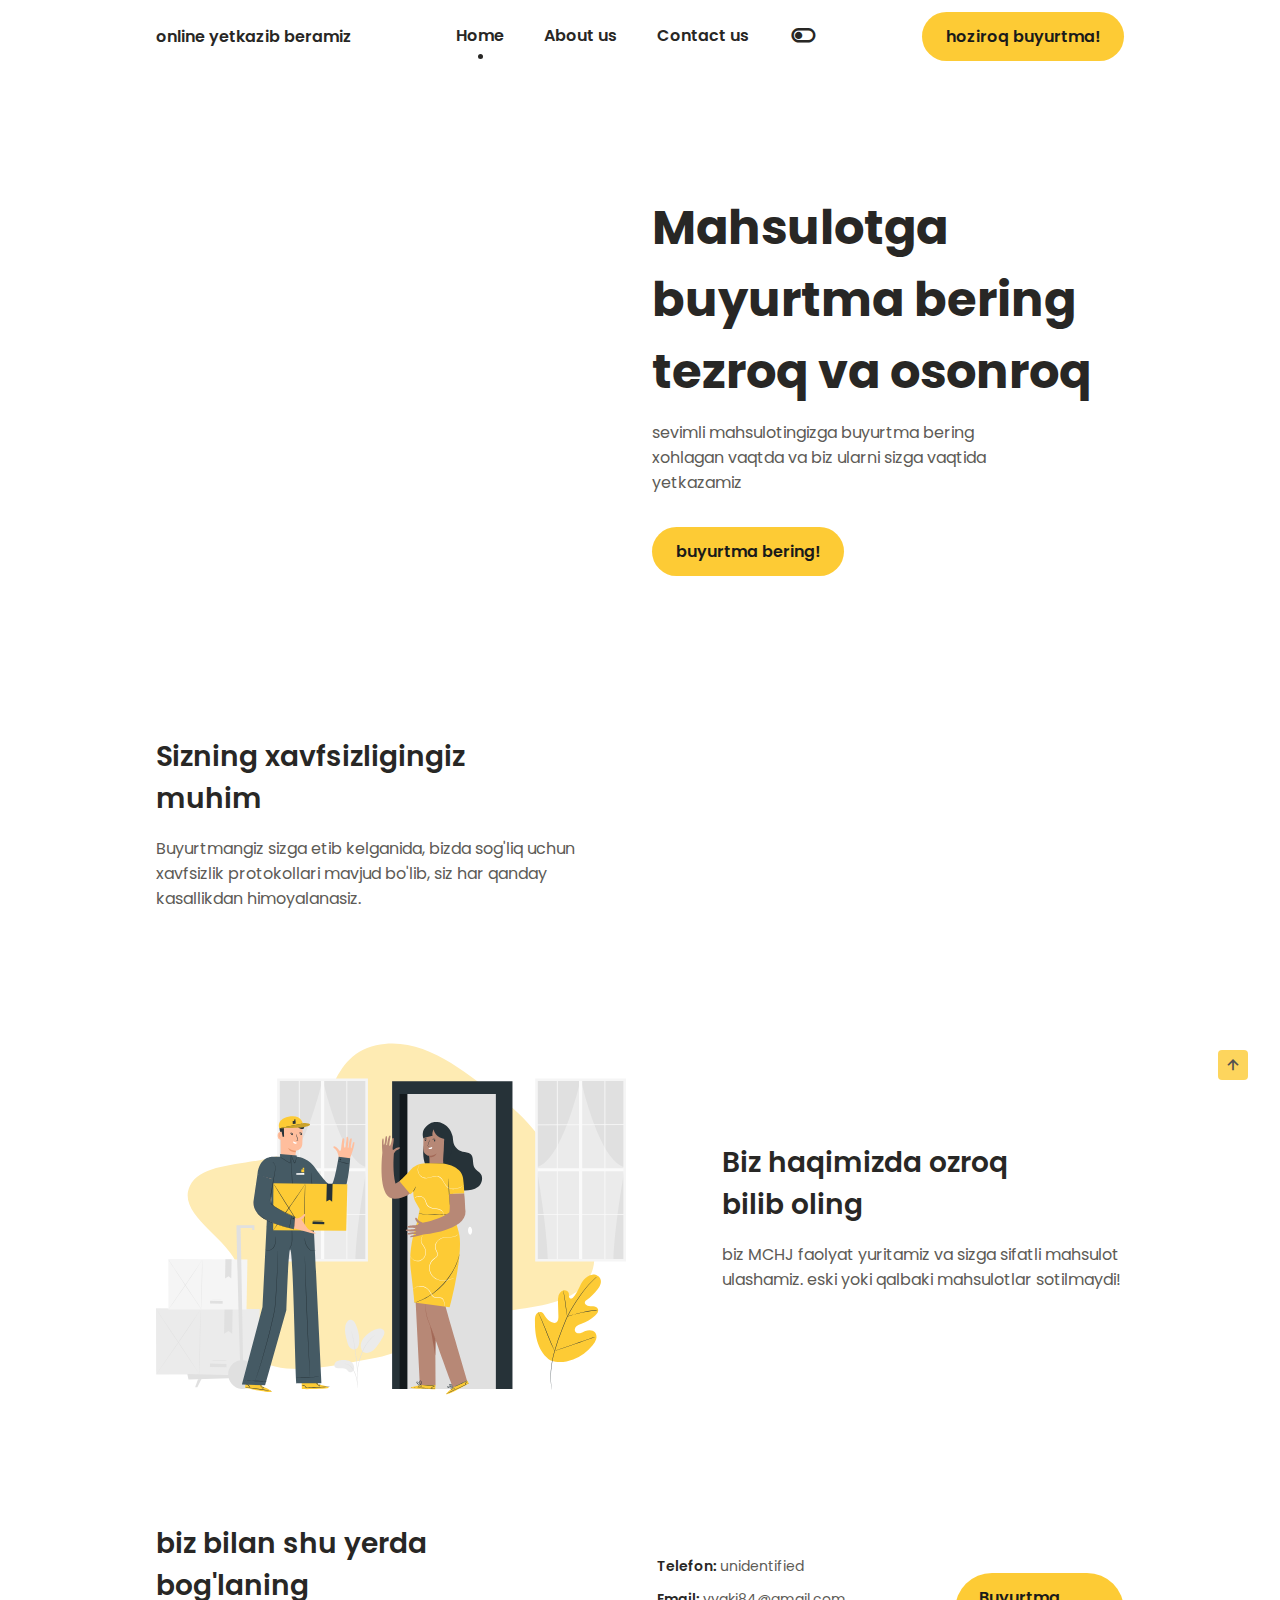
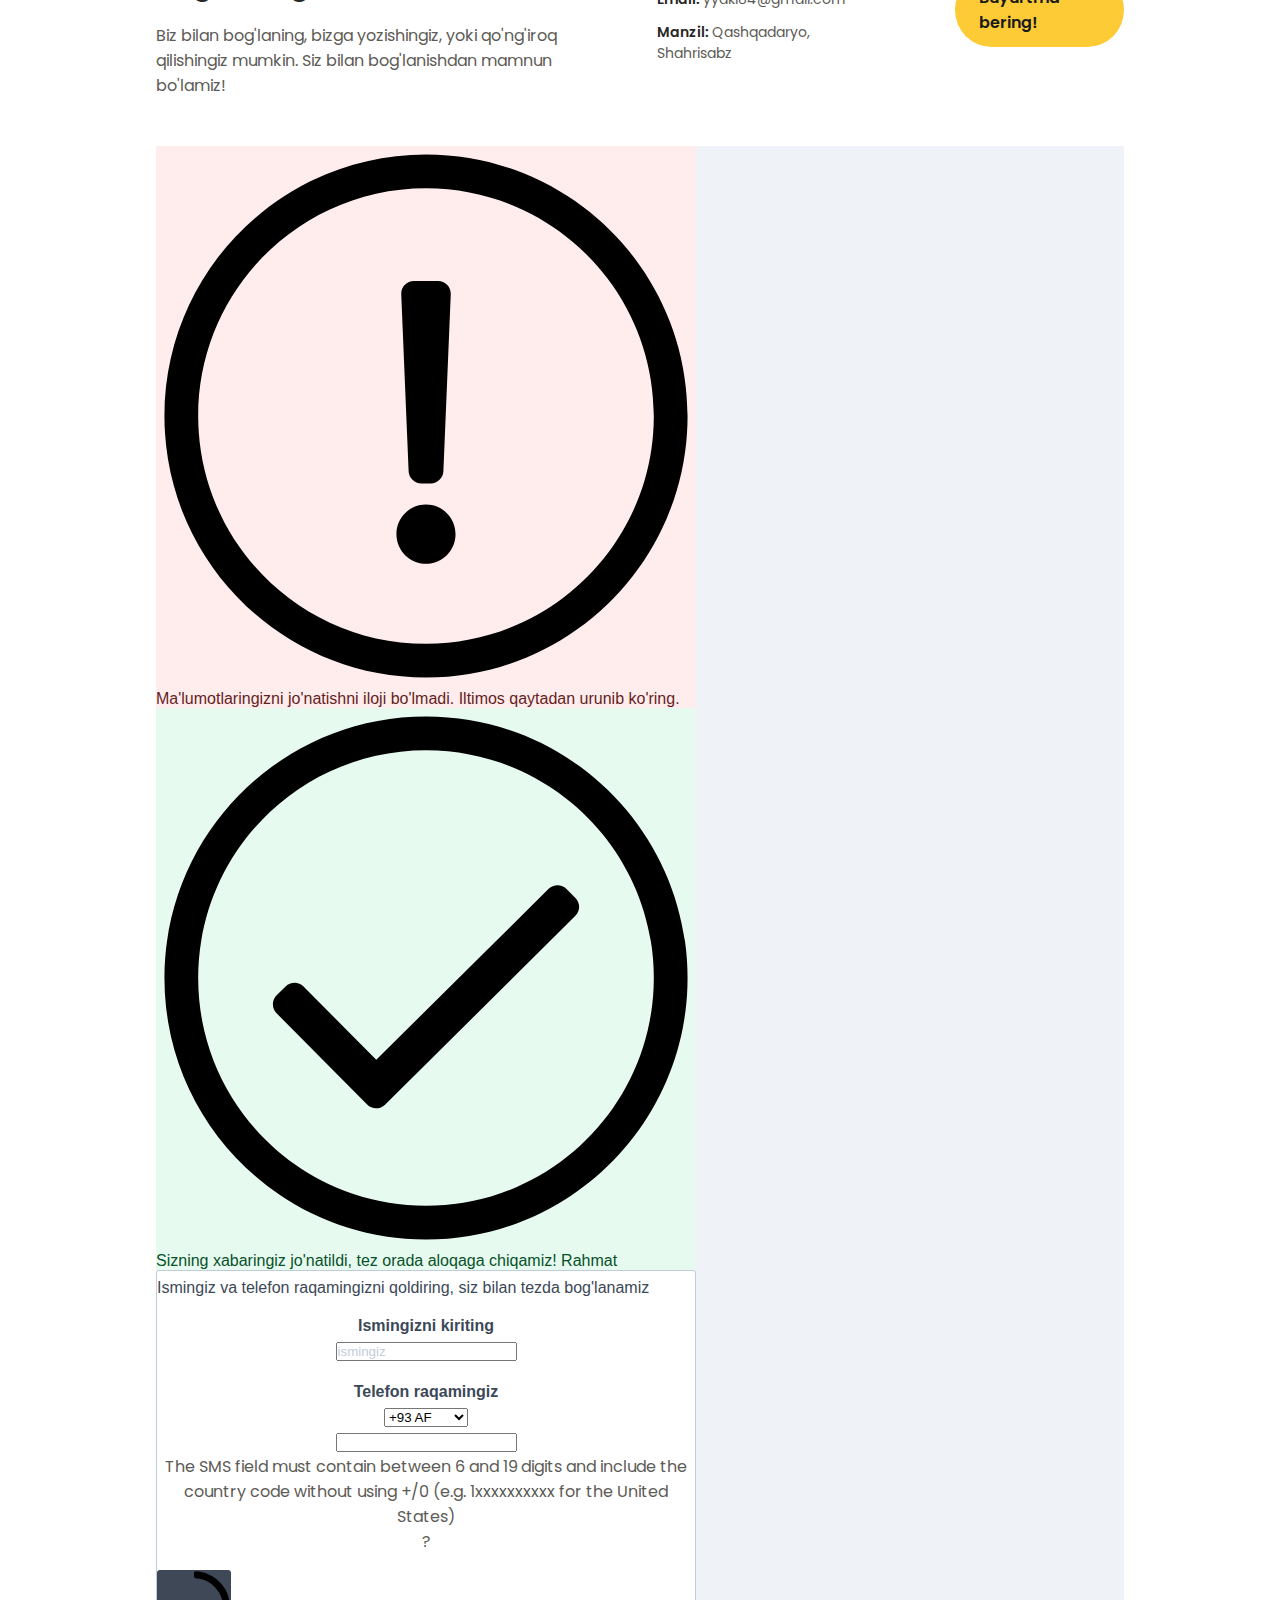
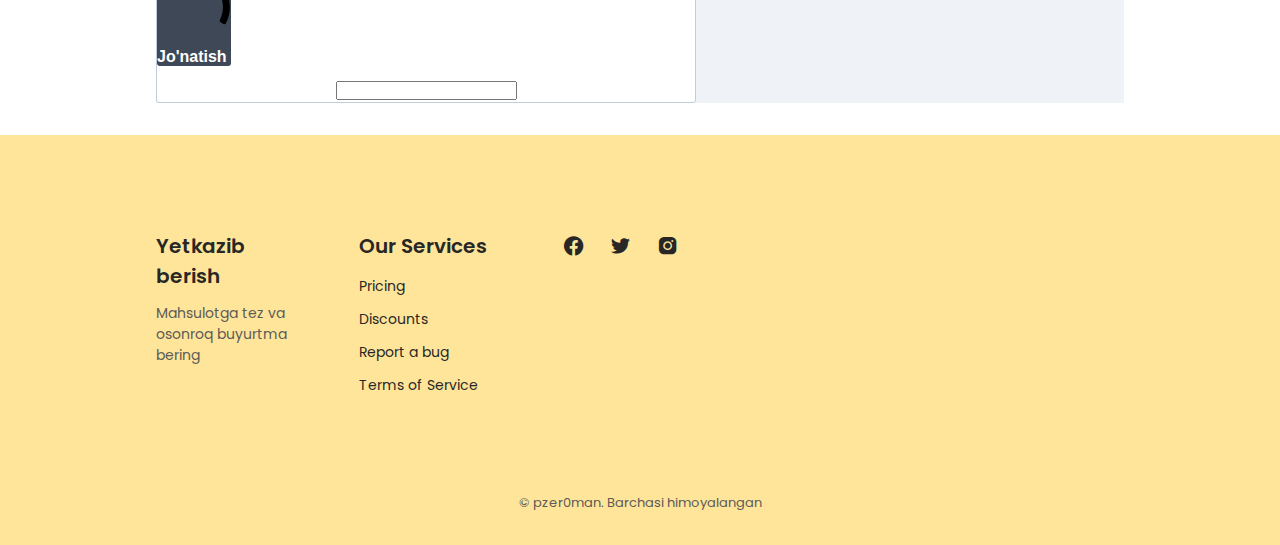
==== commit 27496161: "phone number undo" ====
--- a/index.html
+++ b/index.html
@@ -41,7 +41,7 @@
           <i class="bx bx-grid-alt"></i>
         </div>
 
-        <a href="#" class="button button__header">hoziroq buyurtma!</a>
+        <a href="#contact" class="button button__header">hoziroq buyurtma!</a>
       </nav>
     </header>
 
@@ -99,7 +99,7 @@
               ularni sizga vaqtida yetkazamiz
             </p>
 
-            <a href="#" class="button">Boshlang!</a>
+            <a href="#contact" class="button">buyurtma bering!</a>
           </div>
         </div>
       </section>
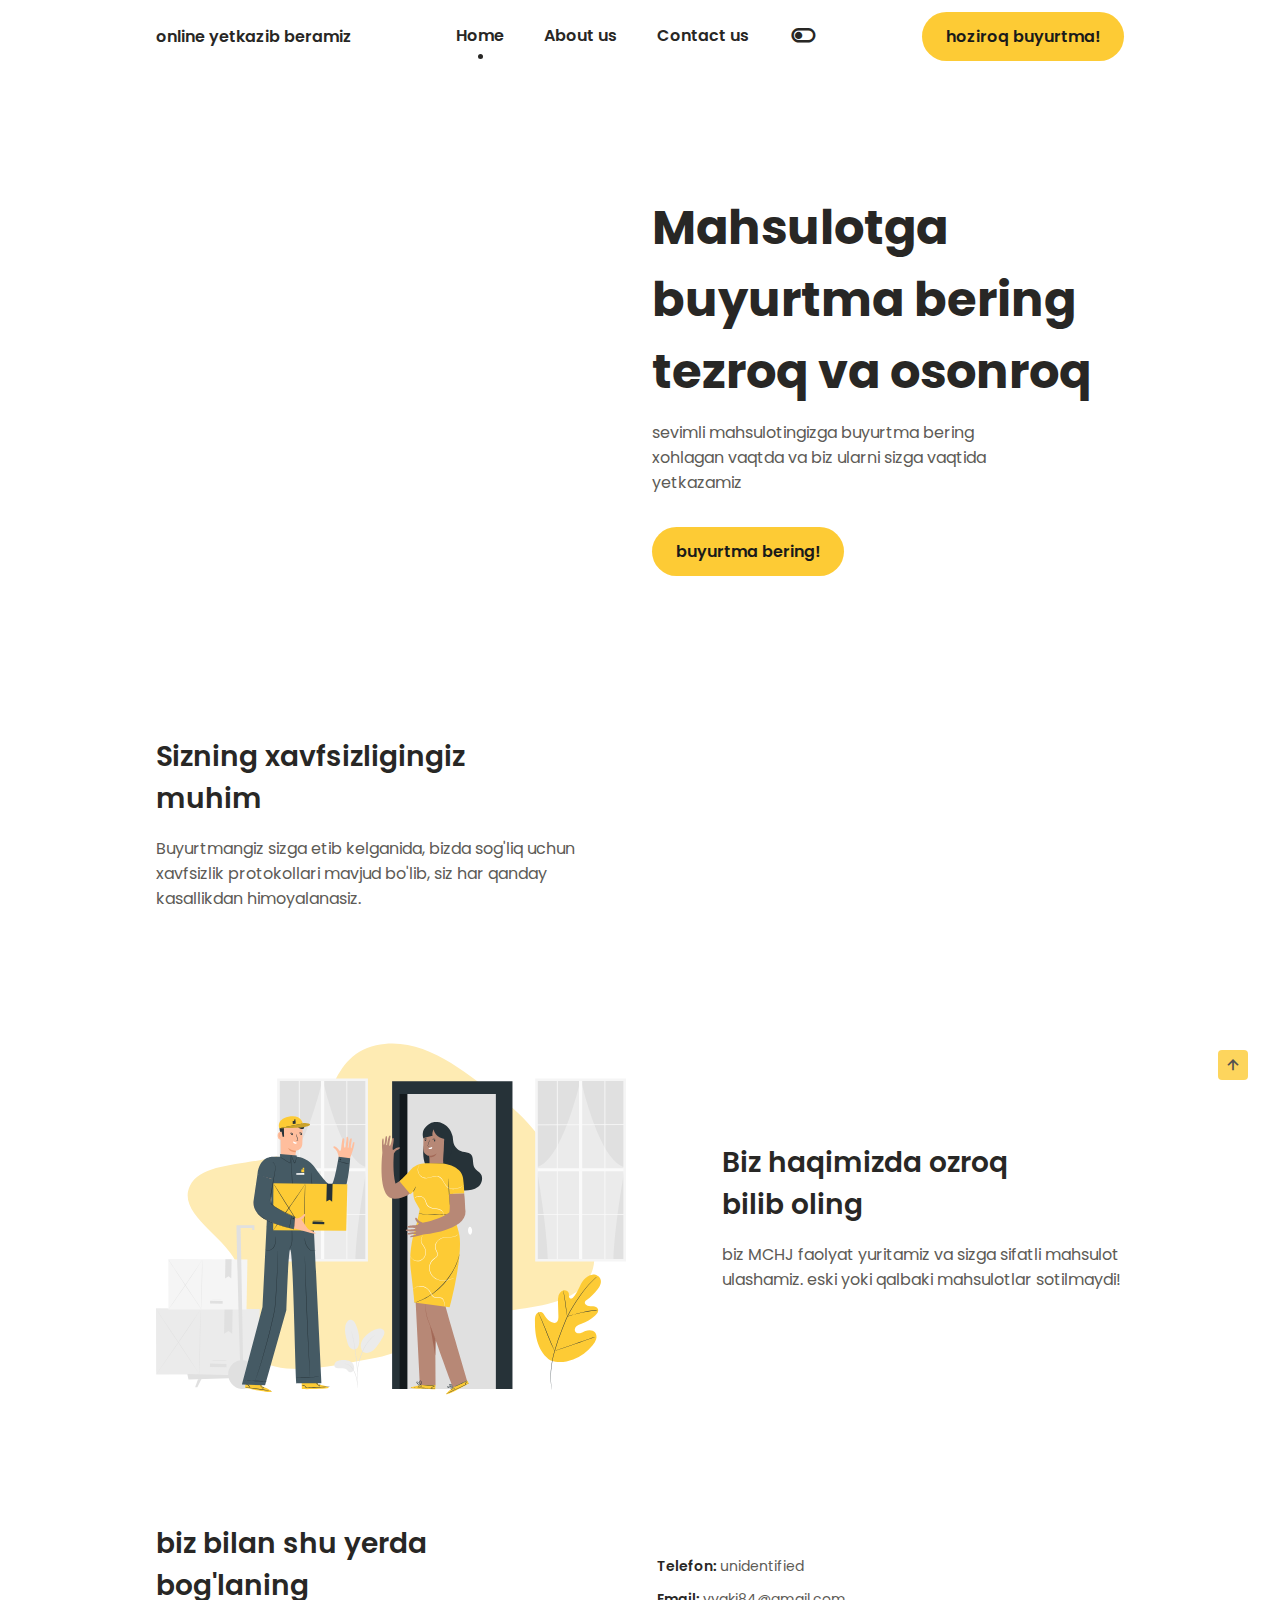
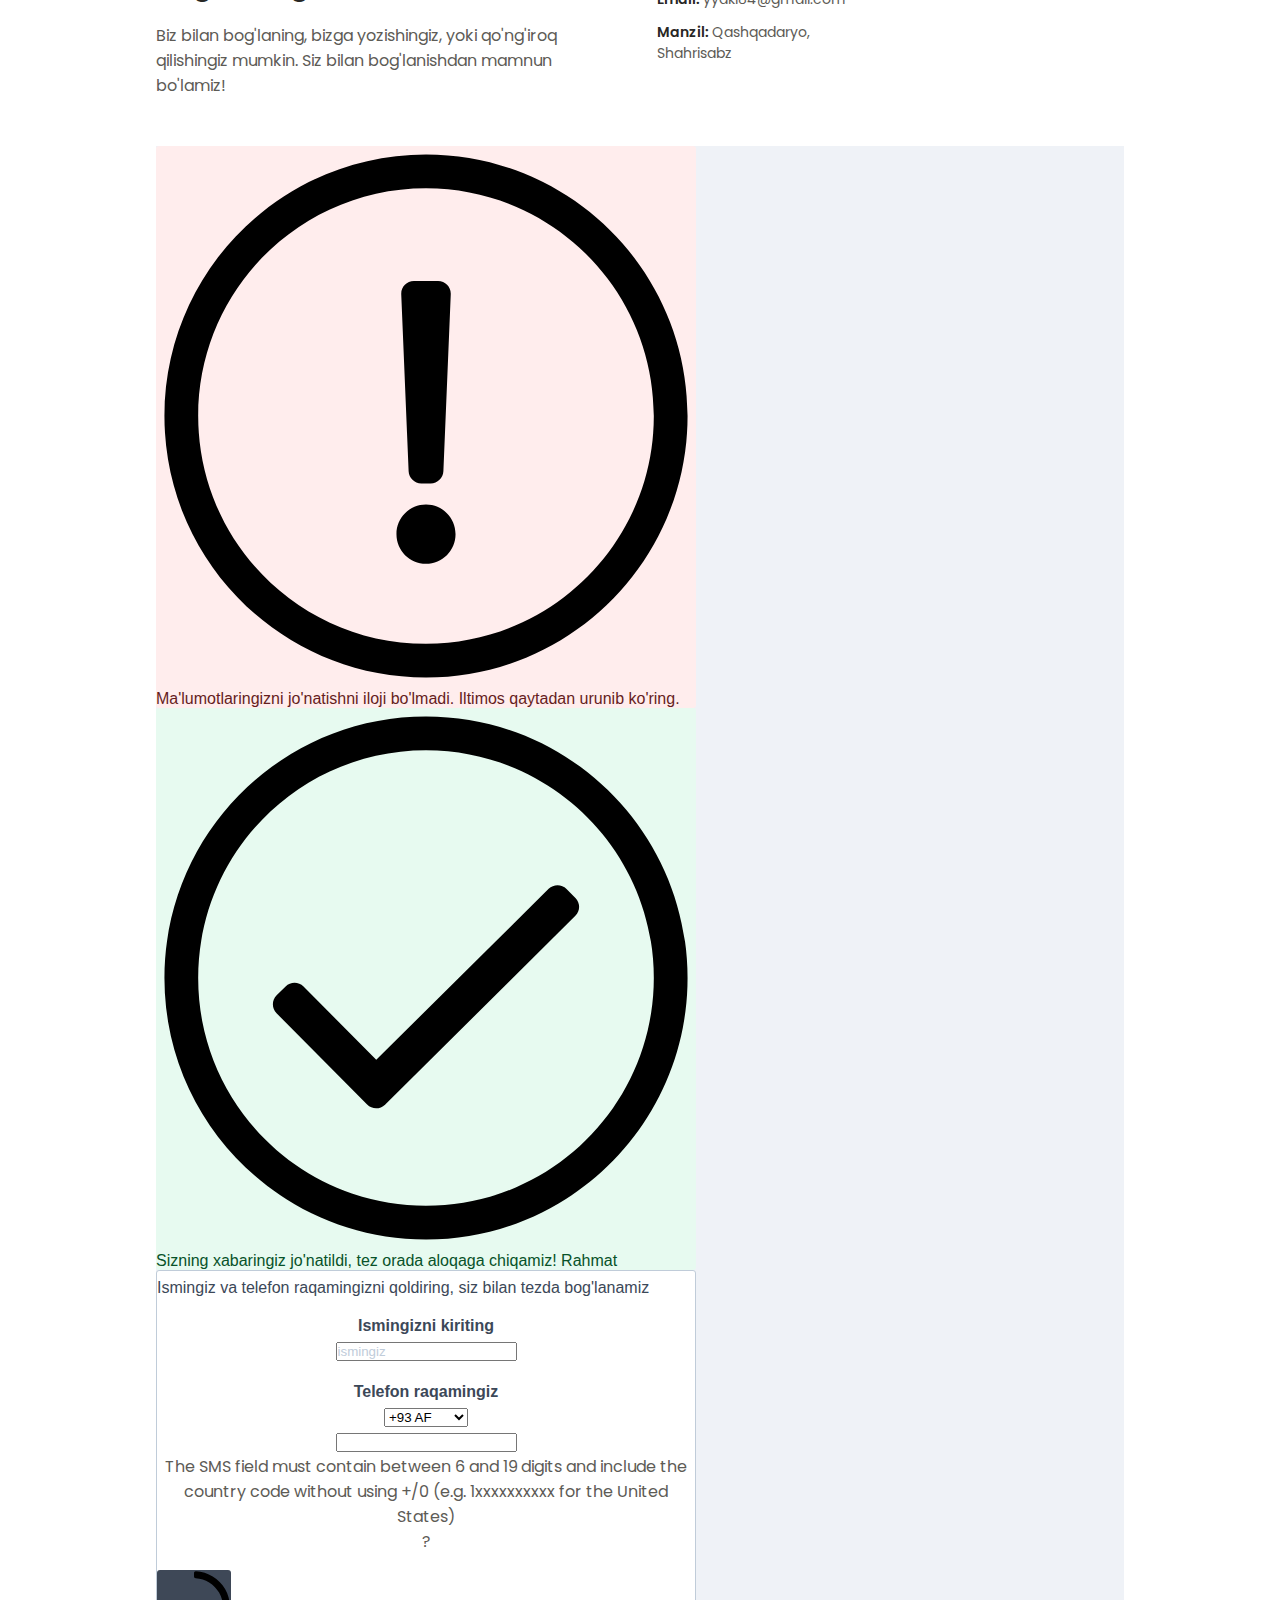
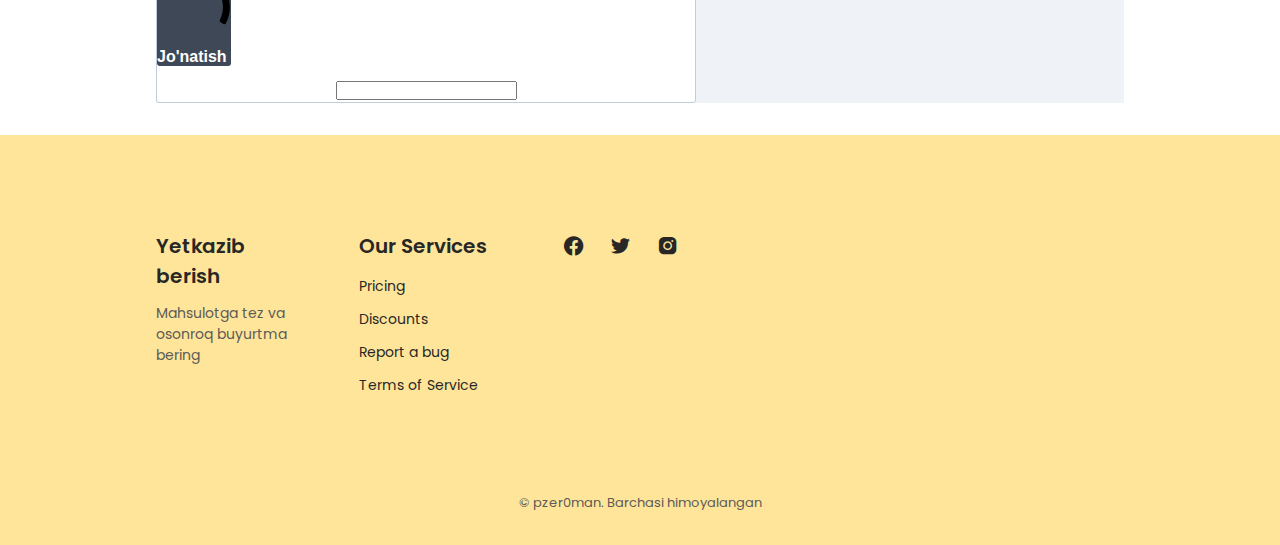
==== commit 3748ce32: "oxirgi qulayliklar yaxshilandi" ====
--- a/index.html
+++ b/index.html
@@ -30,7 +30,7 @@
               <a href="#about" class="nav__link">About us</a>
             </li>
             <li class="nav__item">
-              <a href="#contact" class="nav__link">Contact us</a>
+              <a href="#sib-form" class="nav__link">Contact us</a>
             </li>
 
             <i class="bx bx-toggle-left change-theme" id="theme-button"></i>
@@ -41,7 +41,7 @@
           <i class="bx bx-grid-alt"></i>
         </div>
 
-        <a href="#contact" class="button button__header">hoziroq buyurtma!</a>
+        <a href="#sib-form" class="button button__header">hoziroq buyurtma!</a>
       </nav>
     </header>
 
@@ -99,7 +99,7 @@
               ularni sizga vaqtida yetkazamiz
             </p>
 
-            <a href="#contact" class="button">buyurtma bering!</a>
+            <a href="#sib-form" class="button">buyurtma bering!</a>
           </div>
         </div>
       </section>
@@ -812,9 +812,9 @@
             </li>
           </ul>
 
-          <div class="contact__content">
+          <!-- <div class="contact__content">
             <a href="" class="button">Buyurtma bering!</a>
-          </div>
+          </div> -->
         </div>
         <!-- Modal -->
         <!-- <div class="modal">
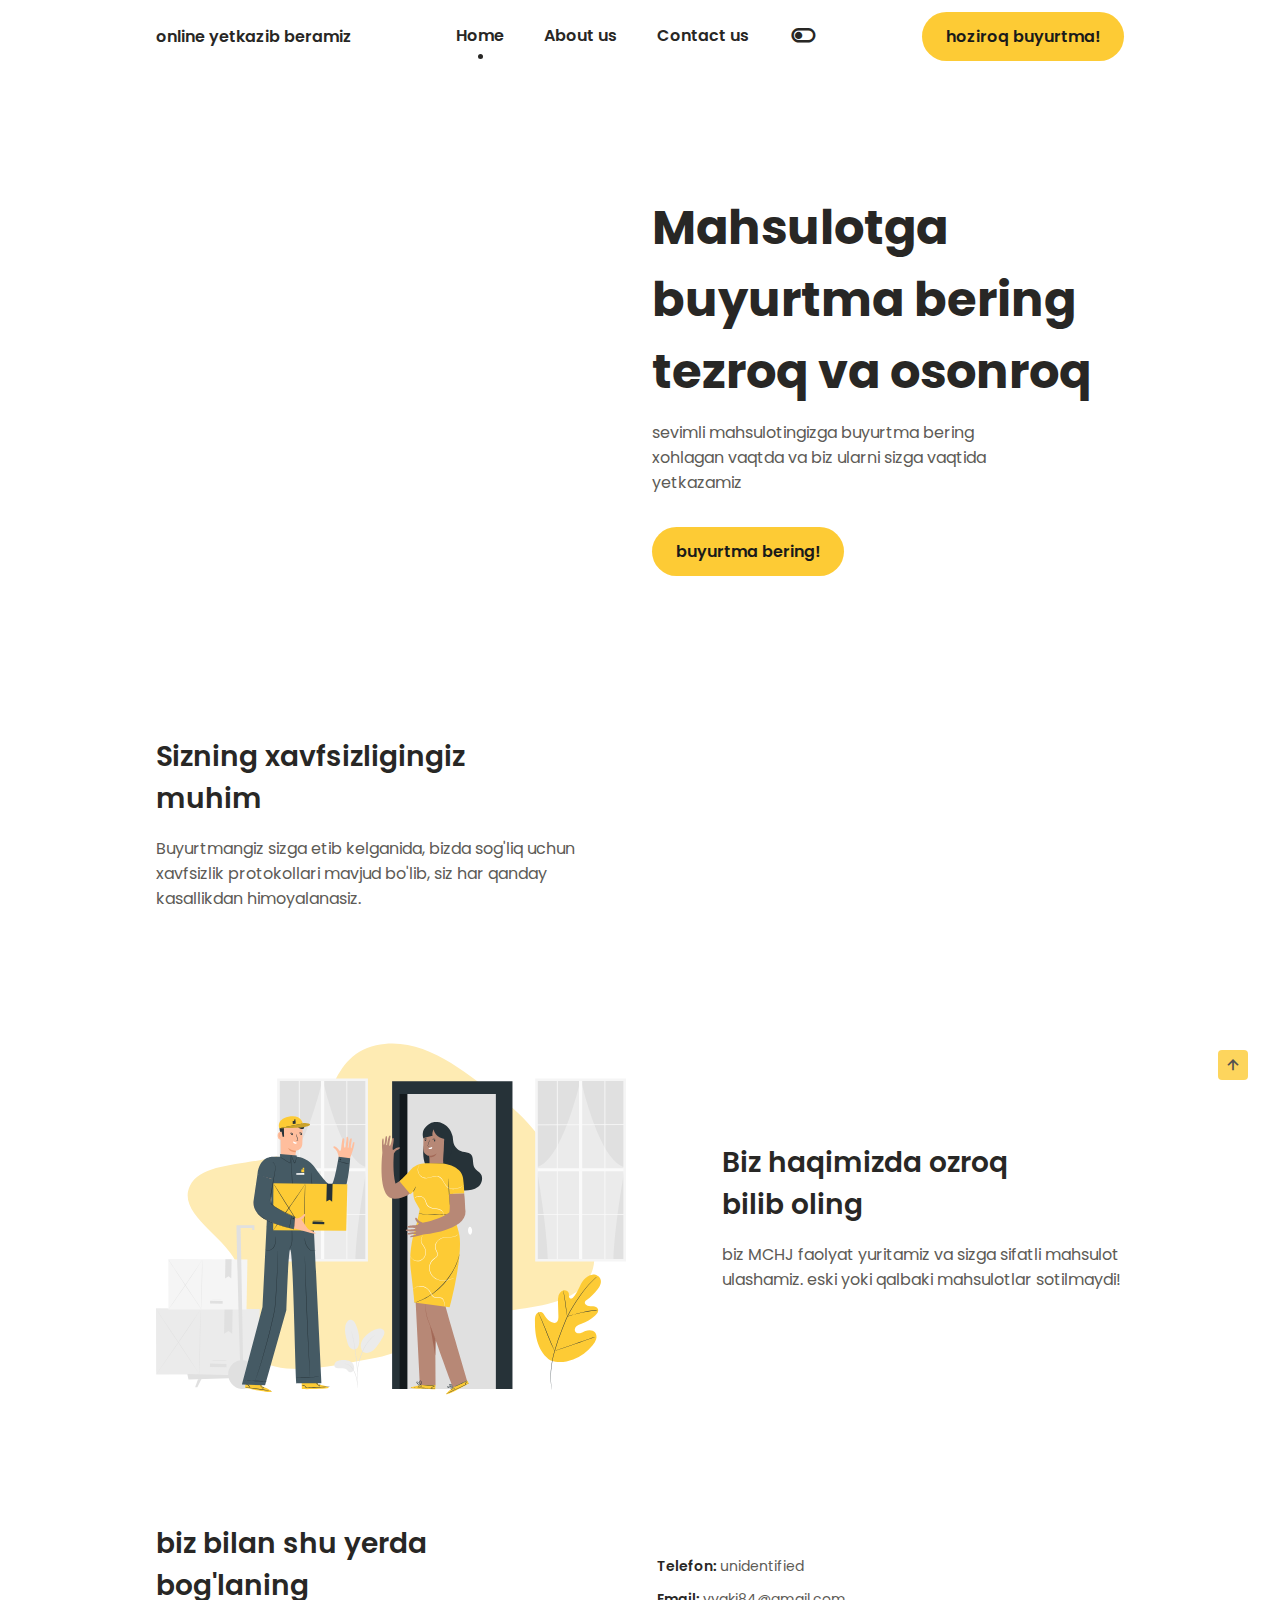
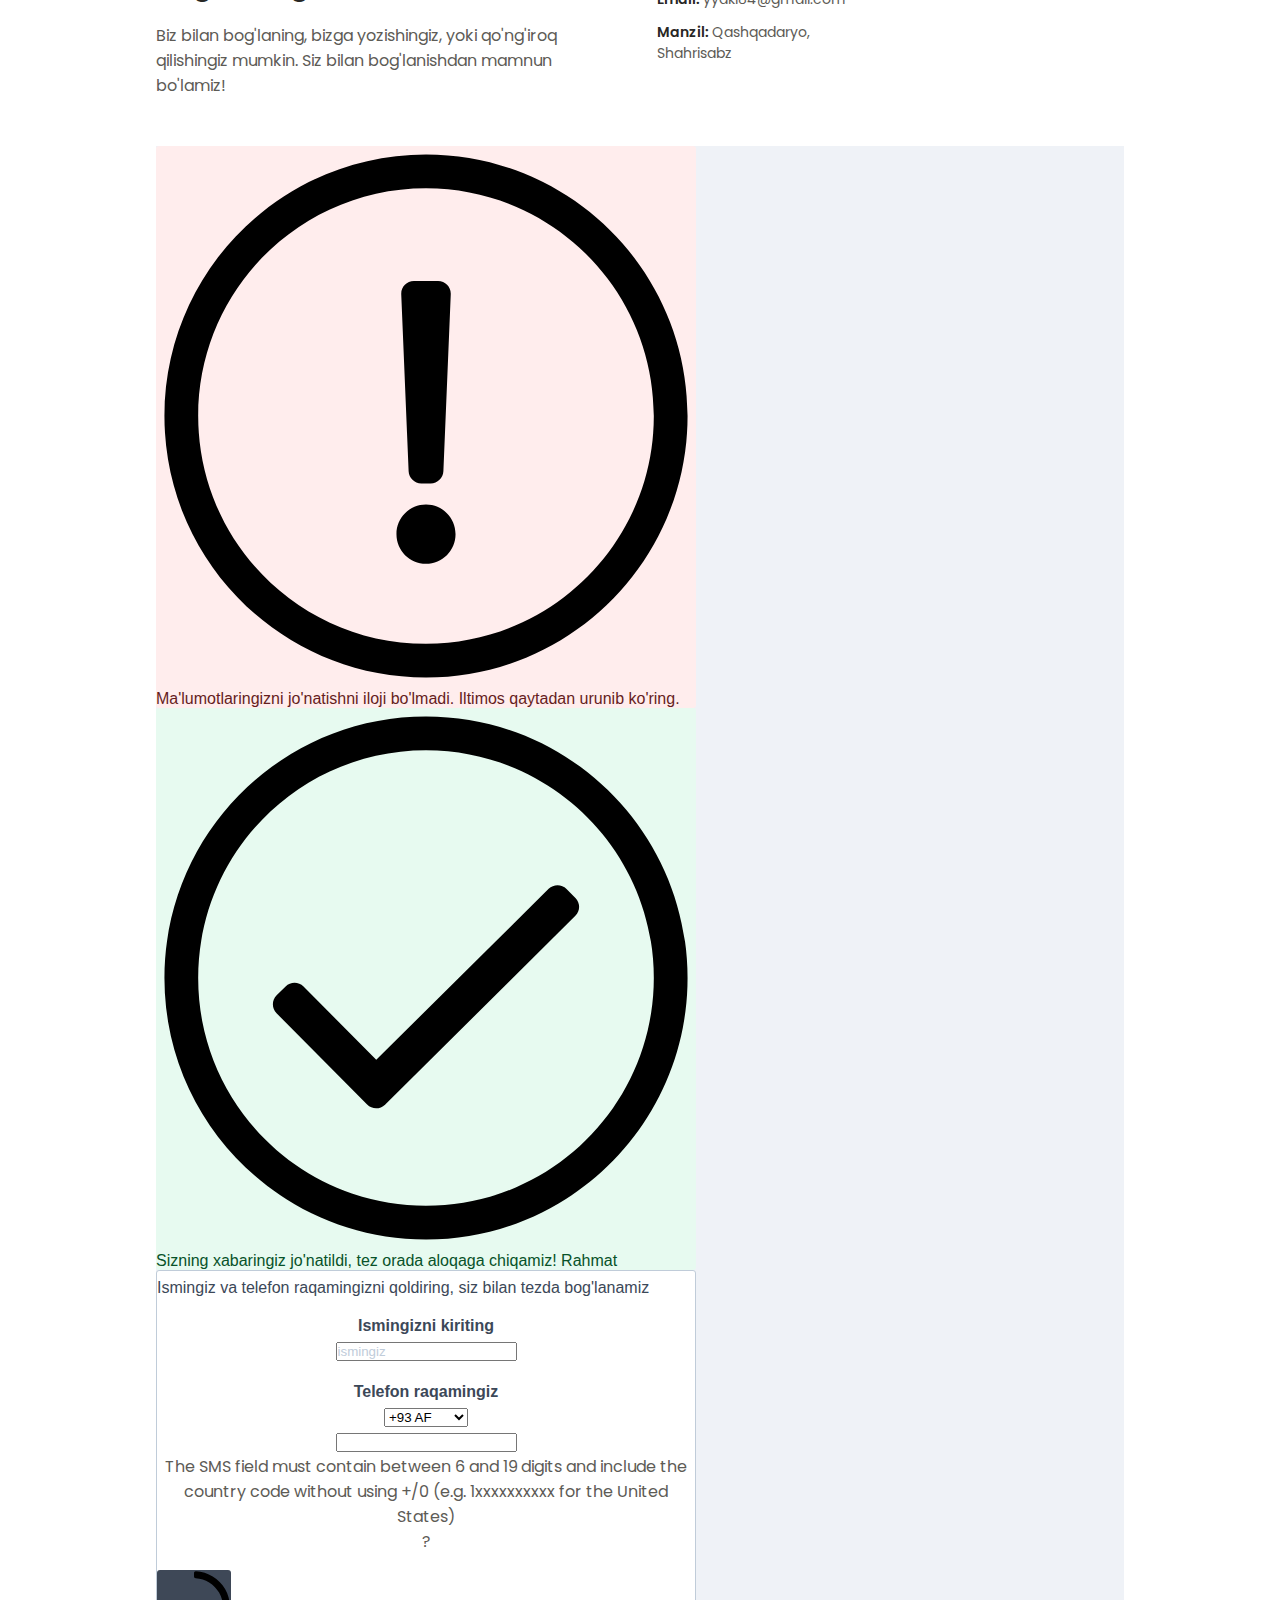
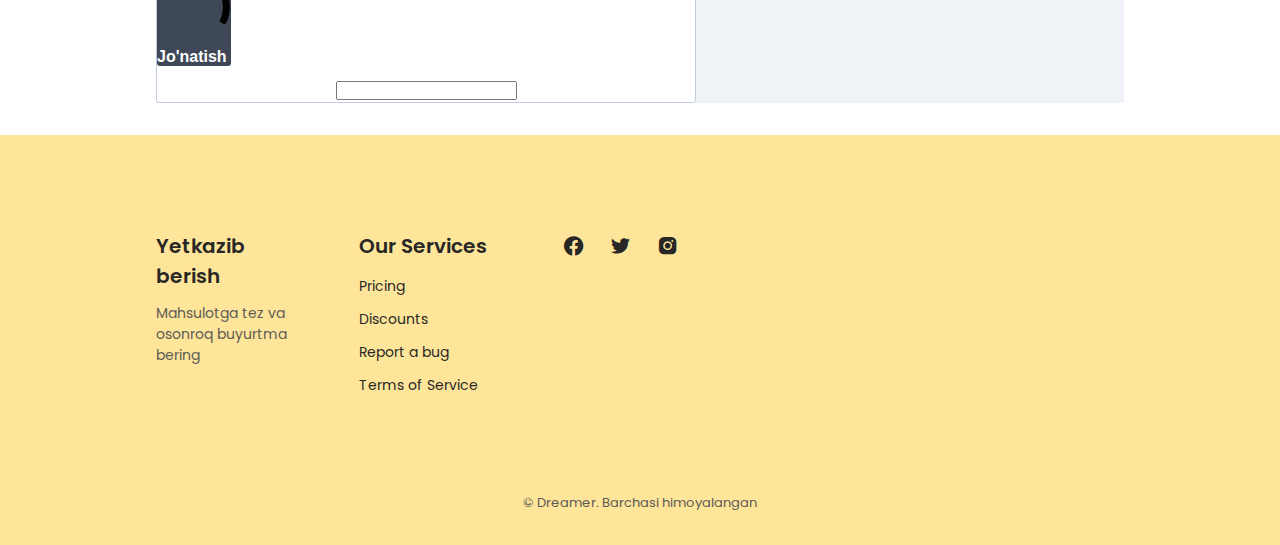
==== commit 0cb91128: "oxirgi qulayliklar yaxshilandi" ====
--- a/index.html
+++ b/index.html
@@ -1517,7 +1517,7 @@
         </div>
       </div>
 
-      <p class="footer__copy">&#169; pzer0man. Barchasi himoyalangan</p>
+      <p class="footer__copy">&#169; Dreamer. Barchasi himoyalangan</p>
     </footer>
 
     <!--=============== SCROLL UP ===============-->
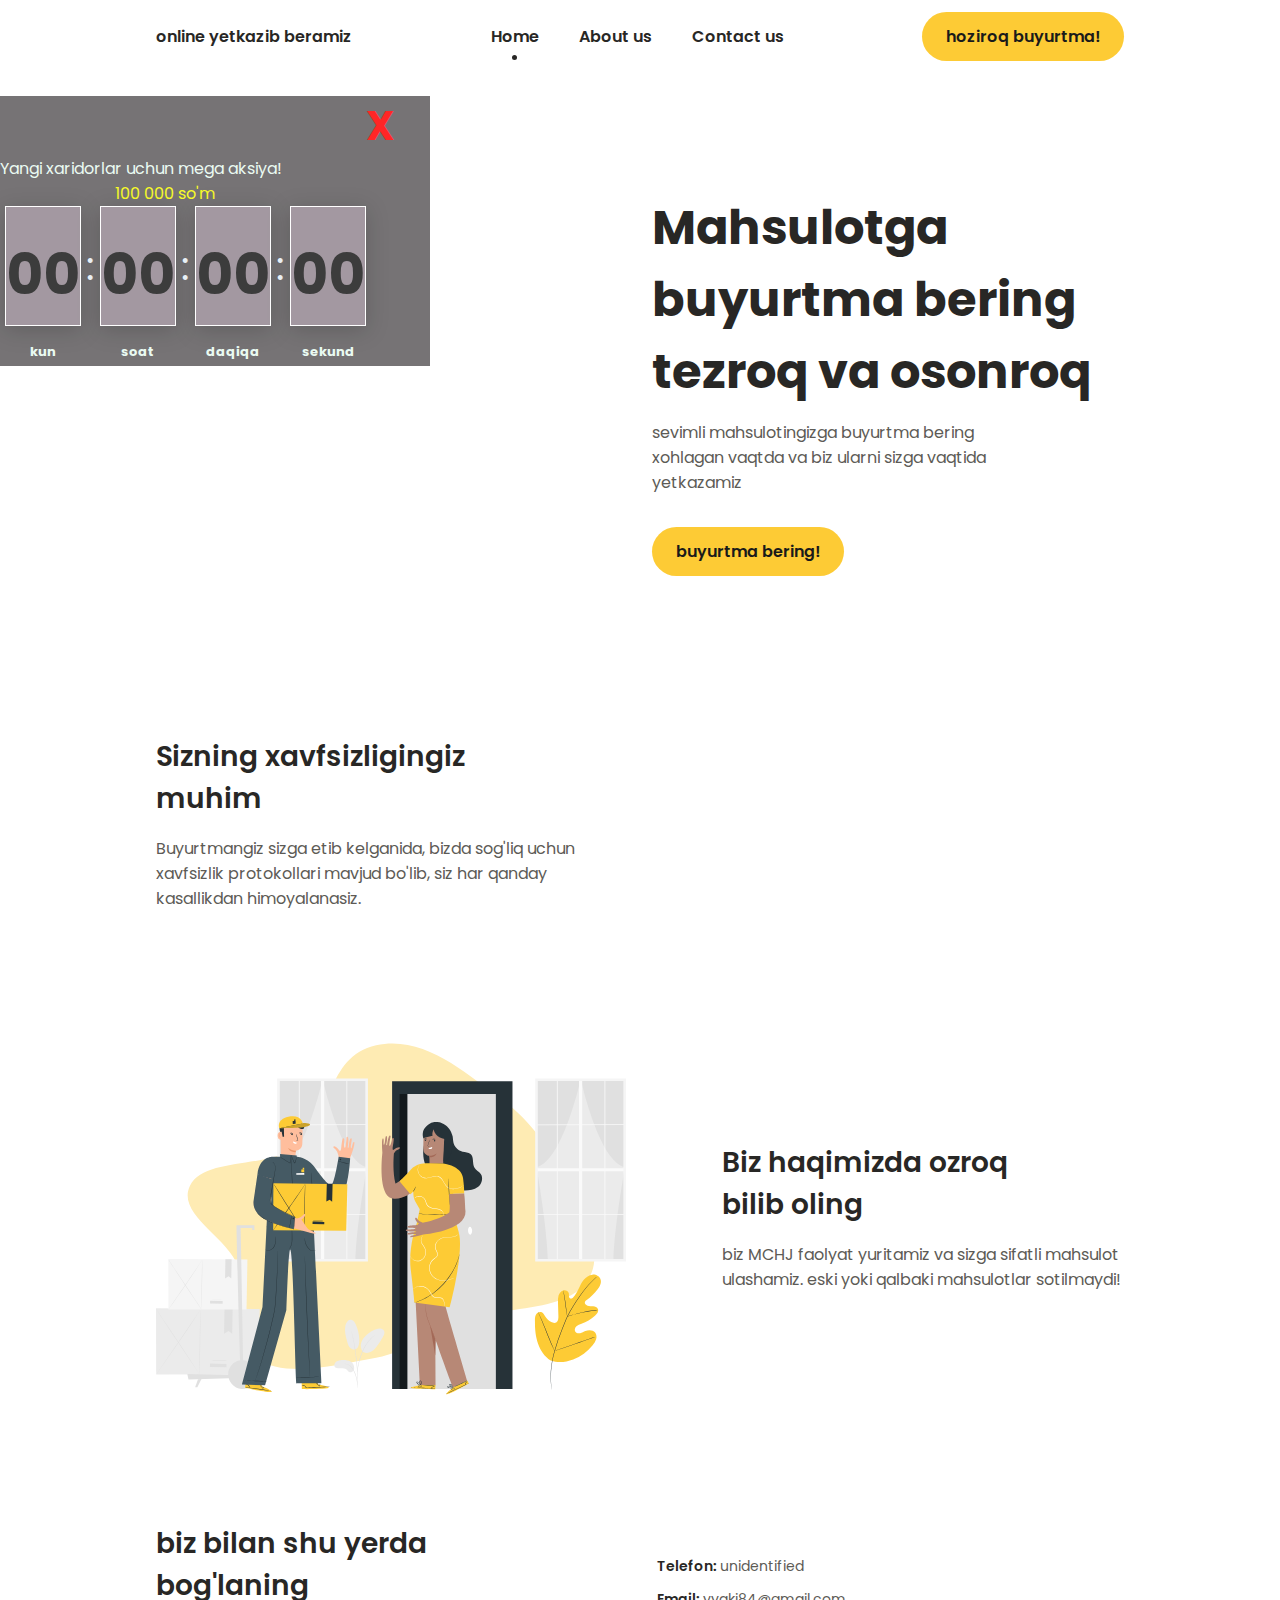
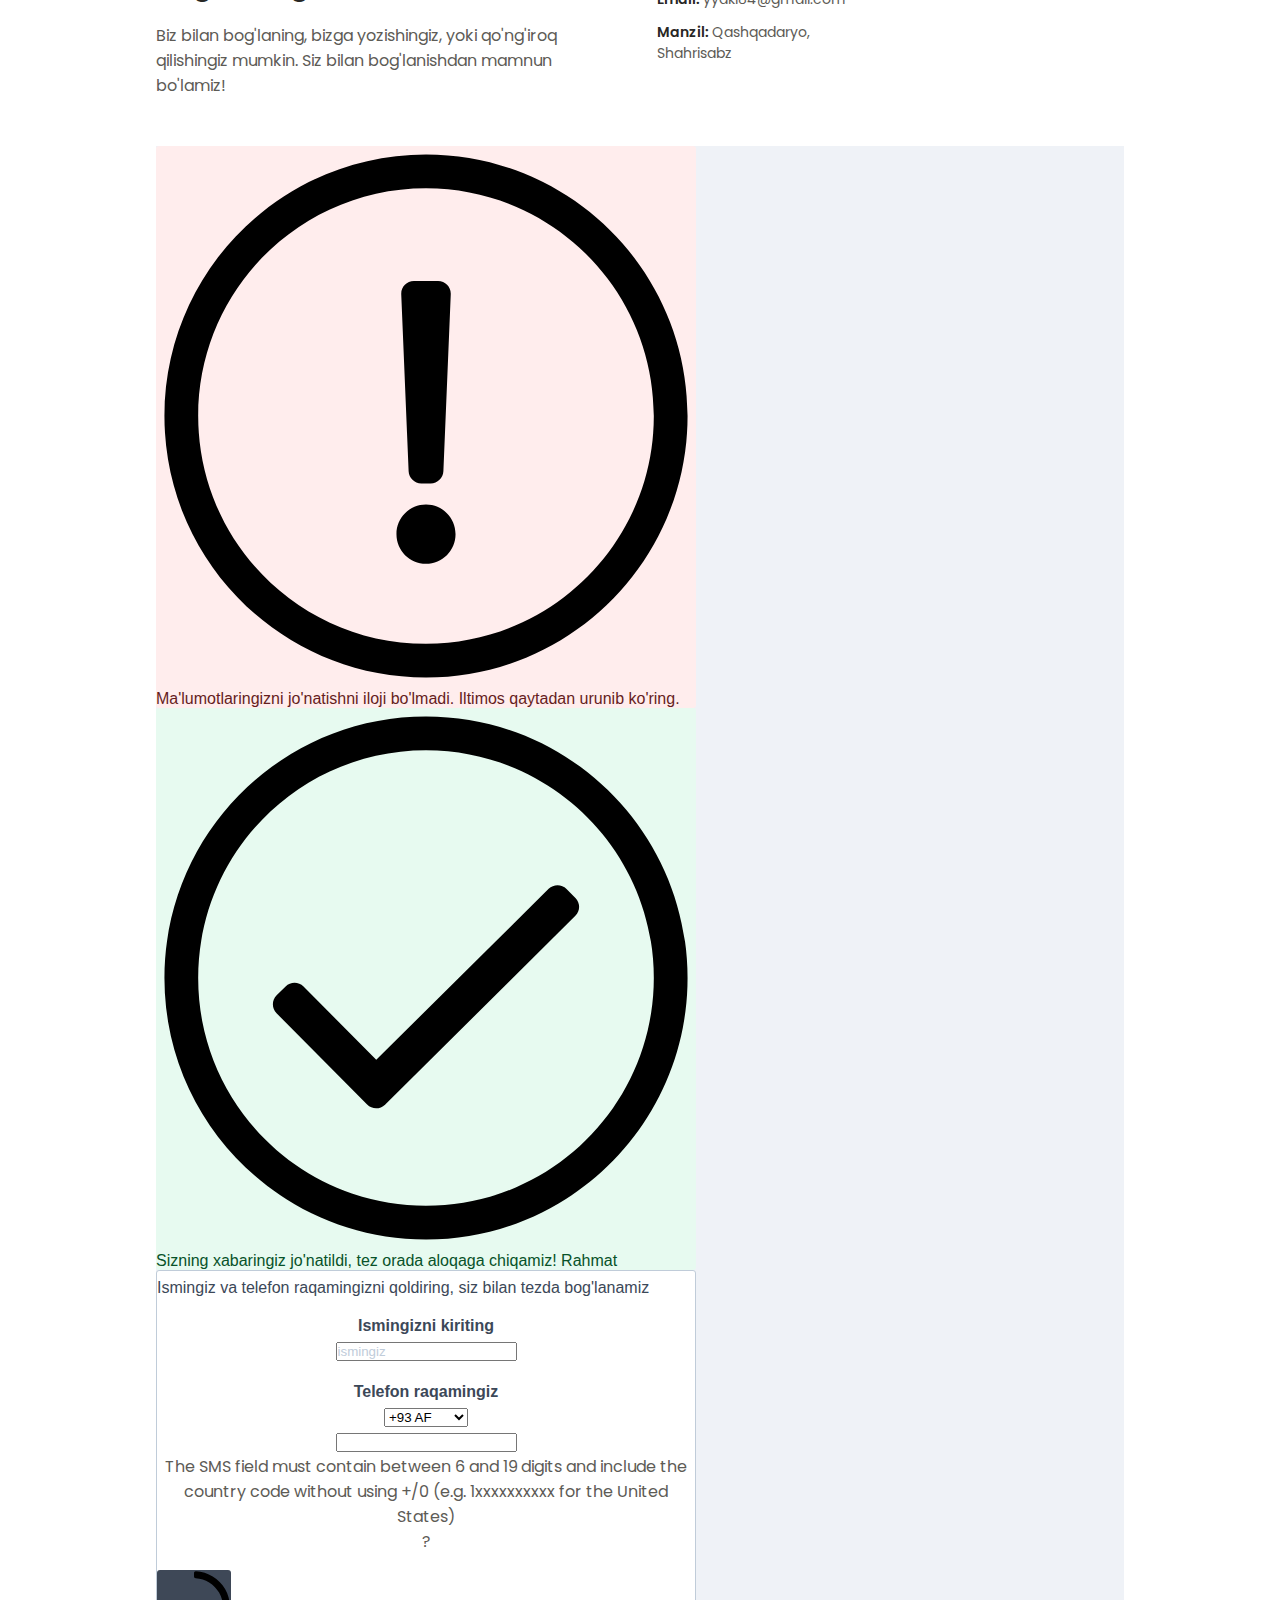
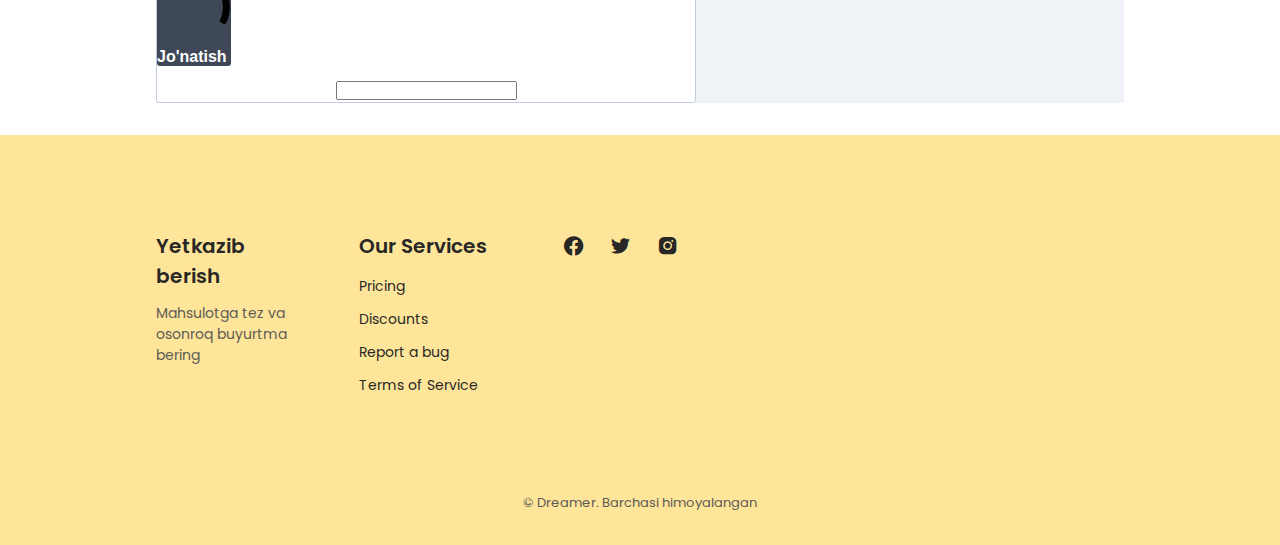
==== commit a8dad83f: "aksiya added" ====
--- a/index.html
+++ b/index.html
@@ -33,13 +33,13 @@
               <a href="#sib-form" class="nav__link">Contact us</a>
             </li>
 
-            <i class="bx bx-toggle-left change-theme" id="theme-button"></i>
+            <!-- <i class="bx bx-toggle-left change-theme" id="theme-button"></i> -->
           </ul>
         </div>
 
-        <div class="nav__toggle" id="nav-toggle">
+        <!-- <div class="nav__toggle" id="nav-toggle">
           <i class="bx bx-grid-alt"></i>
-        </div>
+        </div> -->
 
         <a href="#sib-form" class="button button__header">hoziroq buyurtma!</a>
       </nav>
@@ -49,40 +49,39 @@
       <!--=============== HOME ===============-->
 
       <section class="home section" id="home">
-        <!-- Promotion -->
-        <!-- <div class="promotion">
+     <div class="promotion">
           <span class="close" id="close">X</span>
           <div class="bgc_y"></div>
           <div class="container">
-            <!-- <div class="promotion__text">
-          <div class="title">Yangi xaridorlar uchun mega aksiya!</div>
-        </div> -->
-        <!-- <div class="promotion__timer">
-              <div class="title">Aksiya tugashigacha shuncha vaqt qoldi:</div>
+             <div class="promotion__text">
+          <div class="title" style="color: #e7faf0;">Yangi xaridorlar uchun mega aksiya!</div>
+        </div>
+         <div class="promotion__timer">
+              <div class="title" style="color: #f8fc02;" >100 000 so'm</div>
               <div class="timer">
-                <div class="timer__block">
+                <div class="timer__block" >
                   <span id="days">99</span>
-                  kun
+                  <span style="color: #e7faf0; font-size: small;">kun</span>
                 </div>
                 <span class="dot">:</span>
                 <div class="timer__block">
                   <span id="hours">09</span>
-                  soat
+                  <span style="color: #e7faf0; font-size: small;">soat</span>
                 </div>
                 <span class="dot">:</span>
                 <div class="timer__block">
                   <span id="minutes">99</span>
-                  daqiqa
+                  <span style="color: #e7faf0; font-size: small;">daqiqa</span>
                 </div>
                 <span class="dot">:</span>
                 <div class="timer__block">
                   <span id="seconds">09</span>
-                  sekund
+                  <span style="color: #e7faf0; font-size: small;">sekund</span>
                 </div>
               </div>
             </div>
           </div>
-        </div> -->
+        </div>
         <div class="home__container container grid">
           <img
             src="https://m.media-amazon.com/images/I/81h4DKhfy4L._AC_SX425_.jpg"
@@ -102,7 +101,7 @@
             <a href="#sib-form" class="button">buyurtma bering!</a>
           </div>
         </div>
-      </section>
+      </section> 
 
       <!--=============== SECURITY ===============-->
       <section class="security section container">
@@ -1520,10 +1519,75 @@
       <p class="footer__copy">&#169; Dreamer. Barchasi himoyalangan</p>
     </footer>
 
-    <!--=============== SCROLL UP ===============-->
-    <a href="#" class="scrollup" id="scroll-up">
-      <i class="bx bx-up-arrow-alt scrollup__icon"></i>
-    </a>
+
+
+<script>
+  // TIMER PROMOTION
+const deadline = "2023-6-25";
+
+function getTimeRemaining(endtime) {
+  let days, hours, minutes, seconds;
+  const timer = Date.parse(endtime) - Date.parse(new Date());
+
+  if (timer <= 0) {
+    days = "0";
+    hours = "0";
+    minutes = "0";
+    seconds = "0";
+  } else {
+    (days = Math.floor(timer / (1000 * 60 * 60 * 24))),
+      (hours = Math.floor((timer / (1000 * 60 * 60)) % 24)),
+      (minutes = Math.floor((timer / 1000 / 60) % 60)),
+      (seconds = Math.floor((timer / 1000) % 60));
+  }
+
+  return { timer, days, hours, minutes, seconds };
+}
+
+function getZero(num) {
+  if (num >= 0 && num < 10) {
+    return `0${num}`;
+  } else {
+    return num;
+  }
+}
+
+function setClock(selector, endtime) {
+  const timer = document.querySelector(selector),
+    days = timer.querySelector("#days"),
+    hours = timer.querySelector("#hours"),
+    minutes = timer.querySelector("#minutes"),
+    seconds = timer.querySelector("#seconds"),
+    timeInterval = setInterval(updateClock, 1000);
+
+  updateClock();
+
+  function updateClock() {
+    const t = getTimeRemaining(endtime);
+
+    (days.innerHTML = getZero(t.days)),
+      (hours.innerHTML = getZero(t.hours)),
+      (minutes.innerHTML = getZero(t.minutes)),
+      (seconds.innerHTML = getZero(t.seconds));
+
+    if (t.timer <= 0) {
+      clearInterval(timeInterval);
+    }
+  }
+}
+
+setClock(".timer", deadline);
+
+// close
+const x = document.querySelector(".close"),
+  pro = document.querySelector(".promotion");
+
+x.addEventListener("click", (e) => {
+  if (e.target == x) {
+    pro.style.display = "none";
+  }
+});
+</script>
 
     <!--=============== MAIN JS ===============-->
     <!-- <script src="assets/js/main.js"></script>
--- a/assets/css/styles.css
+++ b/assets/css/styles.css
@@ -615,10 +615,11 @@
   position:fixed;
   background-color: #5e5b5d;
   opacity: 85%;
-}
-.promotion .container {
-  display: flex;
-}
+  z-index: 10110100% !important;
+}
+/* .promotion .container { */
+  /* display: flex; */
+
 .promotion .bgc_y {
   position: absolute;
   width: 50%;
@@ -643,7 +644,7 @@
   justify-content: space-between;
   align-items: center;
 }
-/* .promotion__timer .timer__block {
+.promotion__timer .timer__block {
   width: 92px;
   height: 120px;
   background: #938791;
@@ -653,7 +654,7 @@
   text-align: center;
   border: 1px solid #fff;
   color: #1a1a1a;
-} */
+}
 .promotion__timer .timer__block span {  
   display: block;
   margin-top: 25px;
@@ -671,80 +672,13 @@
 }
 .close{
   cursor: pointer;
-  margin-left: 100%;
+  color: #ff0000;
+  margin-left: 85%;
+  /* padding-top: 90%; */
   font-weight: bold;
   font-size: 40px;
 }
-
-/* Modal */
-/* .modal {
-  position: fixed;
-  top: 0;
-  left: 0;
-  z-index: 1050;
-  display: none;
-  width: 100%;
-  height: 100vh;
-  overflow: hidden;
-  background-color: rgba(0, 0, 0, 0.5);
-} */
-.modal__dialog {
-  max-width: 500px;
-  margin: 40px auto;
-}
-.modal__content {
-  position: relative;
-  width: 100%;
-  padding: 40px;
-  background-color: rgb(255, 255, 255, 0.6);
-  border: 1px solid rgba(0, 0, 0, 0.2);
-  border-radius: 4px;
-  max-height: 80vh;
-  overflow-y: auto;
-}
-.modal__close {
-  position: absolute;
-  top: 8px;
-  right: 14px;
-  font-size: 30px;
-  color: #000;
-  opacity: 0.5;
-  font-weight: 700;
-  border: none;
-  background-color: transparent;
-  cursor: pointer;
-}
-.modal__title {
-  text-align: center;
-  font-size: 22px;
-  text-transform: uppercase;
-}
-.modal__input {
-  display: block;
-  margin: 20px auto 20px auto;
-  width: 280px;
-  height: 50px;
-  background: #303030;
-  box-shadow: 0 4px 15px rgba(0, 0, 0, 0.2);
-  font-size: 18px;
-  padding: 0 20px;
-  outline: 0;
-  border-radius: 5px;
-  border: 1px solid #fff;
-  text-align: center;
-  color: #fff;
-}
-.modal_btn {
-  display: block;
-  margin: 20px auto 20px auto;
-  width: 280px;
-  height: 50px;
-  font-size: 18px;
-  padding: 8px 40px;
-  border-radius: 5px;
-}
-
-
-
-
-
+.timer{
+  /* color: #fff !important; */
+}
+
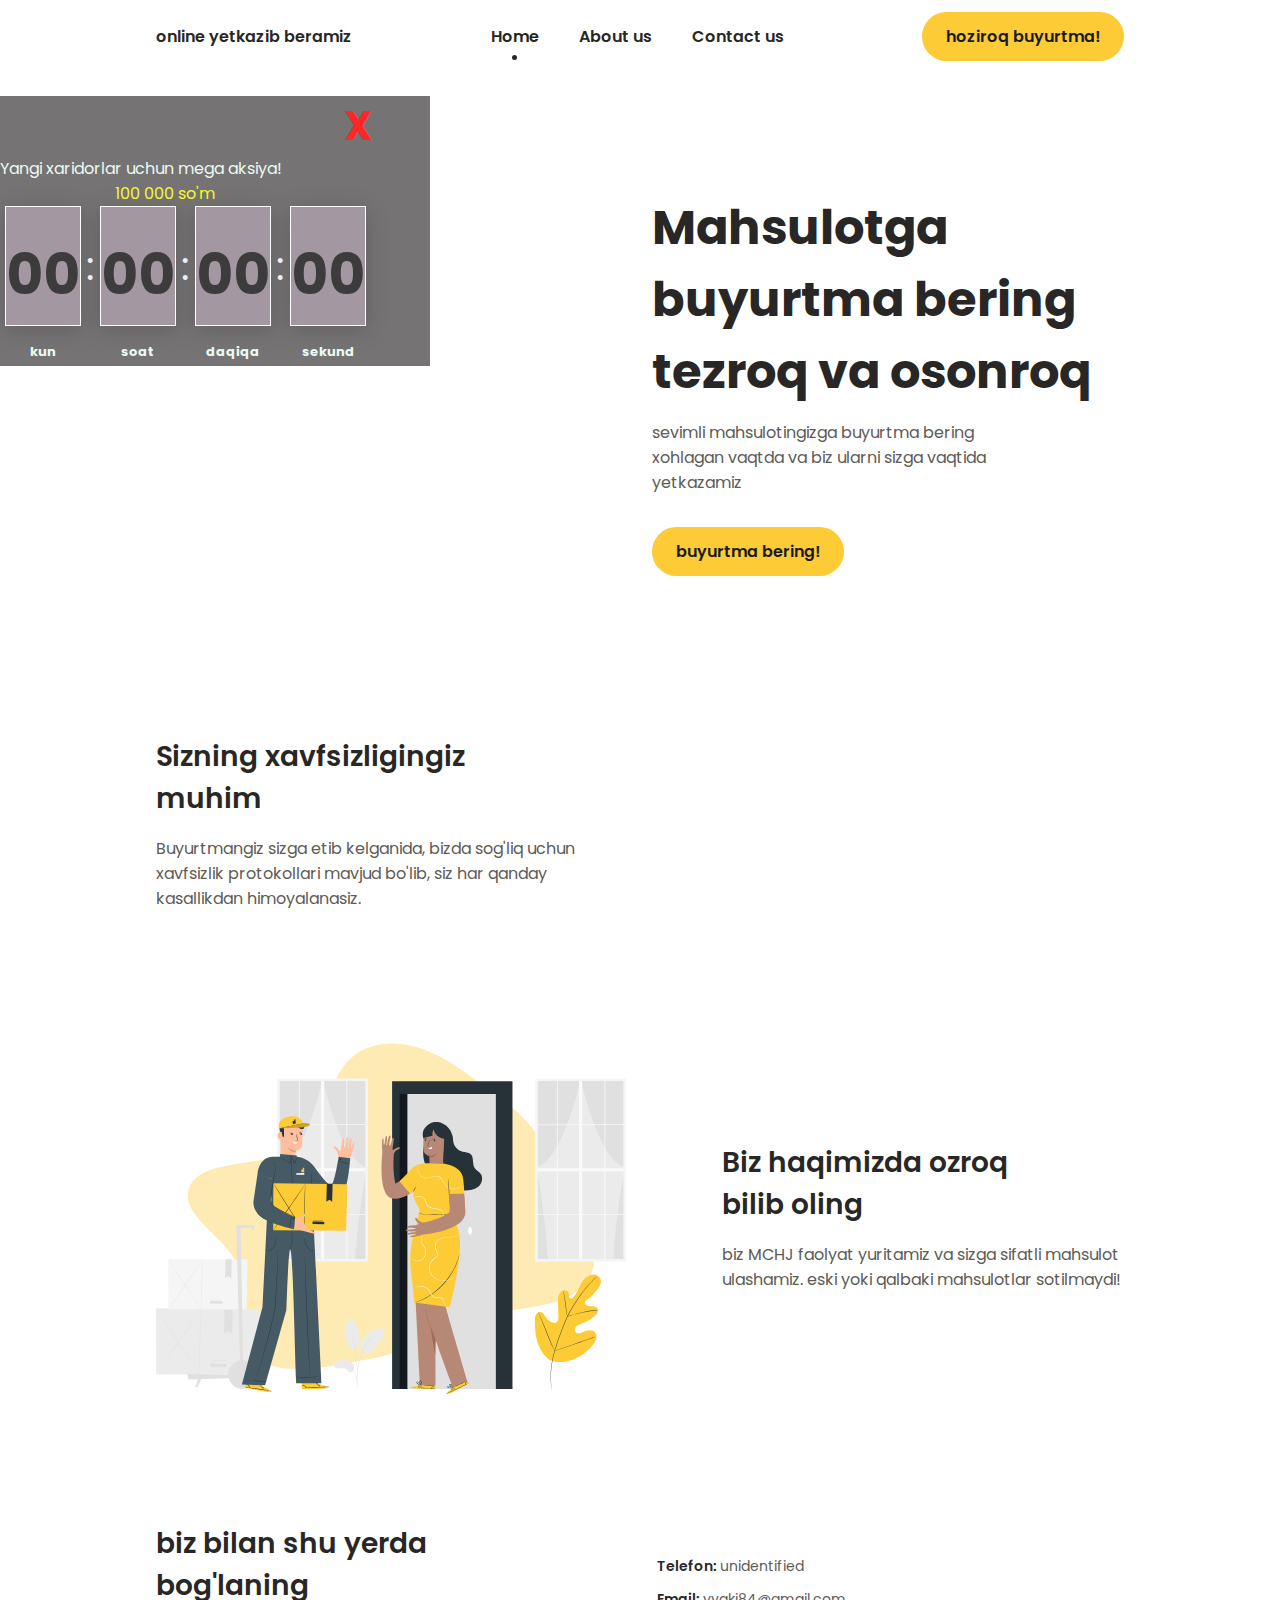
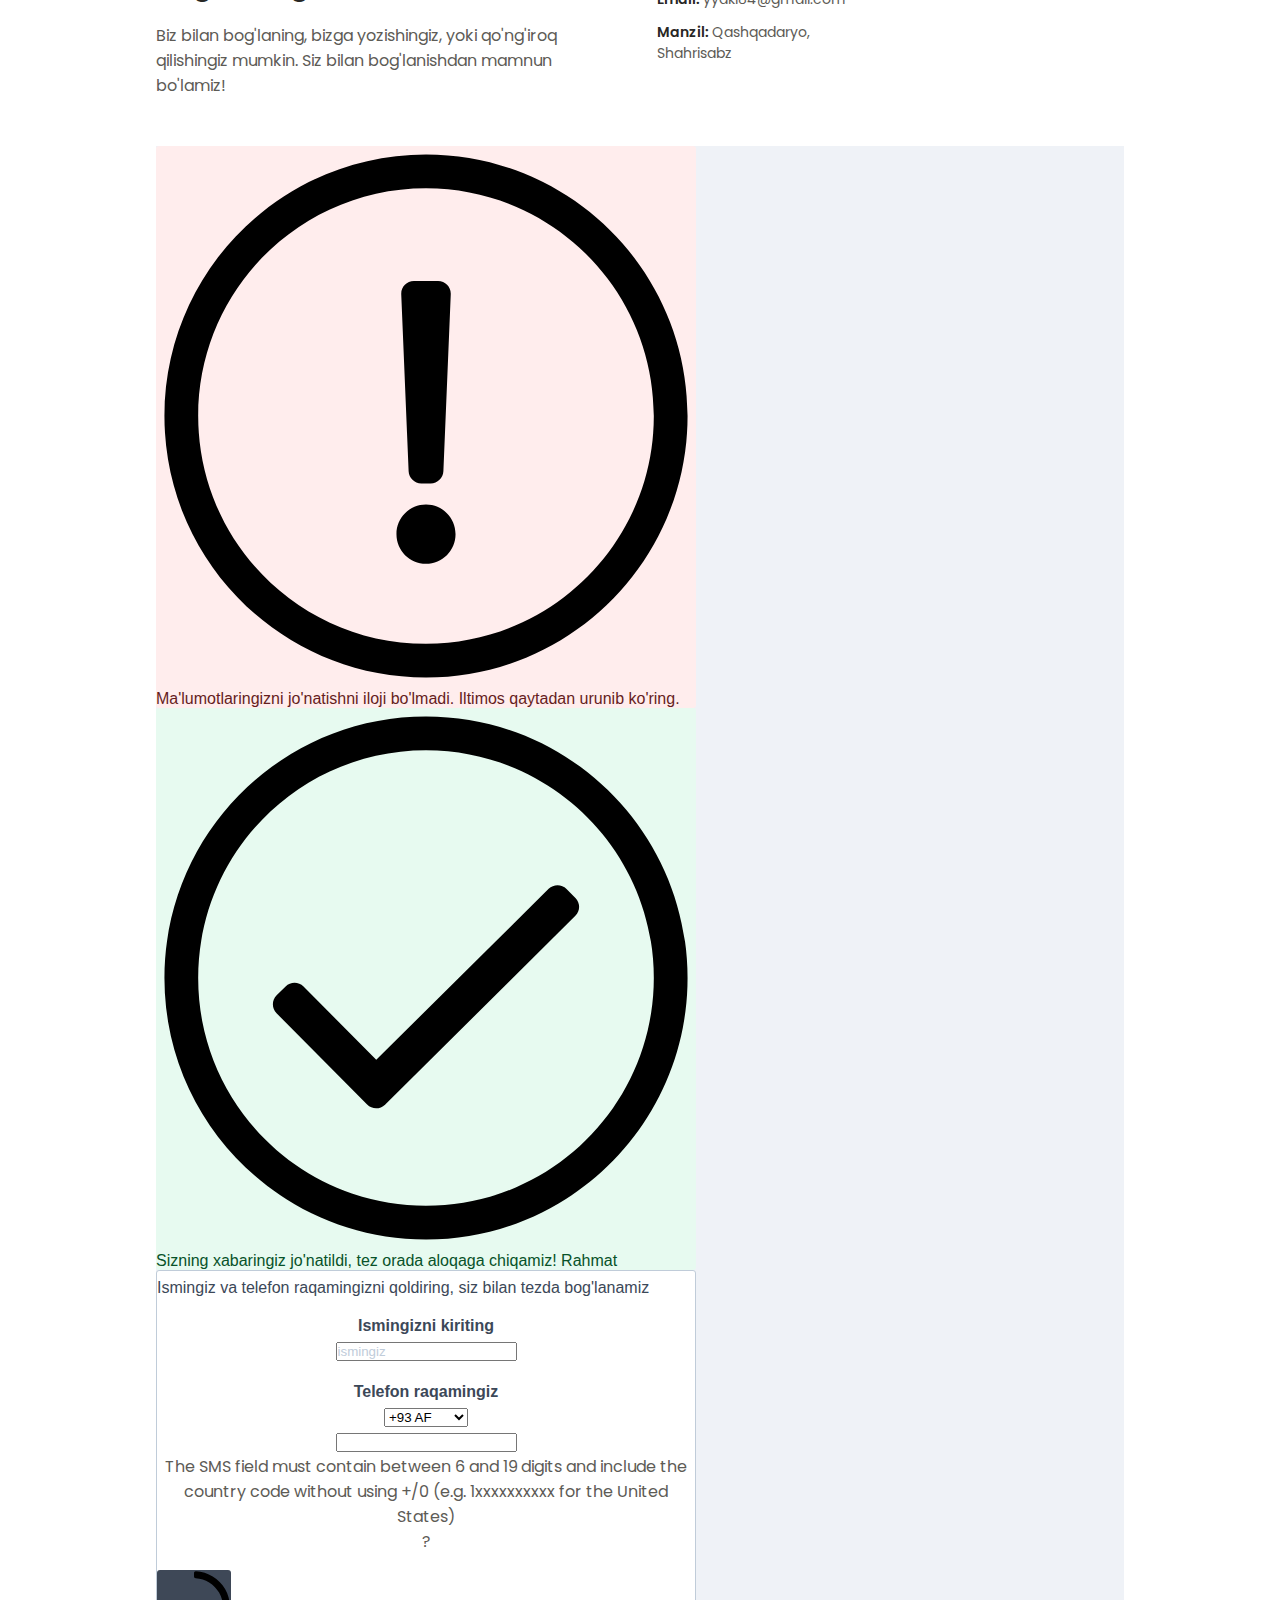
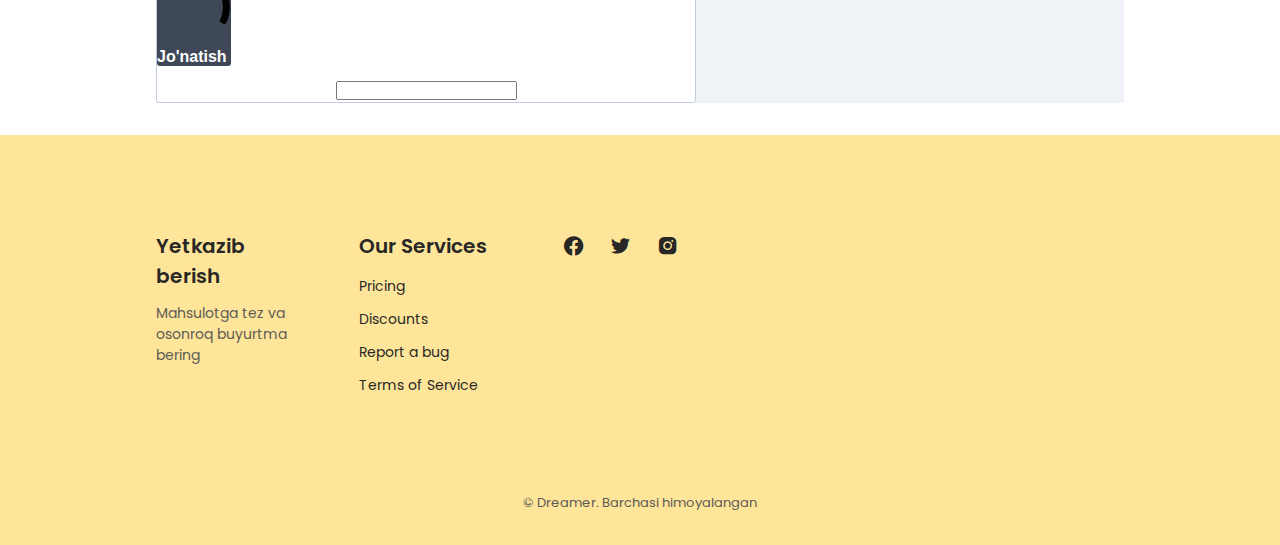
==== commit 8a6eb60d: "user buy pop up added" ====
--- a/index.html
+++ b/index.html
@@ -44,6 +44,13 @@
         <a href="#sib-form" class="button button__header">hoziroq buyurtma!</a>
       </nav>
     </header>
+
+
+    <!-- NOTIFICATION BAR -->
+    <div class="notification-container">
+      <div class="notification"></div>
+    </div>
+    
 
     <main class="main">
       <!--=============== HOME ===============-->
@@ -1523,7 +1530,7 @@
 
 <script>
   // TIMER PROMOTION
-const deadline = "2023-6-25";
+const deadline = "2023-6-30";
 
 function getTimeRemaining(endtime) {
   let days, hours, minutes, seconds;
@@ -1587,7 +1594,25 @@
     pro.style.display = "none";
   }
 });
+
+
+//NOTIFICATION
+function generateUserNumber() {
+  var randomNumber = Math.floor(Math.random() * 1000);
+  return "user" + randomNumber.toString().padStart(3, "0");
+}
+
+setInterval(function() {
+  var notificationElement = document.querySelector(".notification");
+  var userNumber = generateUserNumber();
+  notificationElement.innerHTML = userNumber + ": 1 ta maxsulot sotib oldi";
+  notificationElement.style.display = "block";
+  setTimeout(function() {
+    notificationElement.style.display = "none";
+  }, 5000);
+}, 40000);
 </script>
+
 
     <!--=============== MAIN JS ===============-->
     <!-- <script src="assets/js/main.js"></script>
--- a/assets/css/styles.css
+++ b/assets/css/styles.css
@@ -673,7 +673,7 @@
 .close{
   cursor: pointer;
   color: #ff0000;
-  margin-left: 85%;
+  margin-left: 80%;
   /* padding-top: 90%; */
   font-weight: bold;
   font-size: 40px;
@@ -682,3 +682,17 @@
   /* color: #fff !important; */
 }
 
+.notification-container {
+  position: fixed;
+  bottom: 20px;
+  right: 20px;
+}
+
+.notification {
+  display: none;
+  background-color: #333;
+  color: #fff;
+  padding: 10px;
+}
+
+
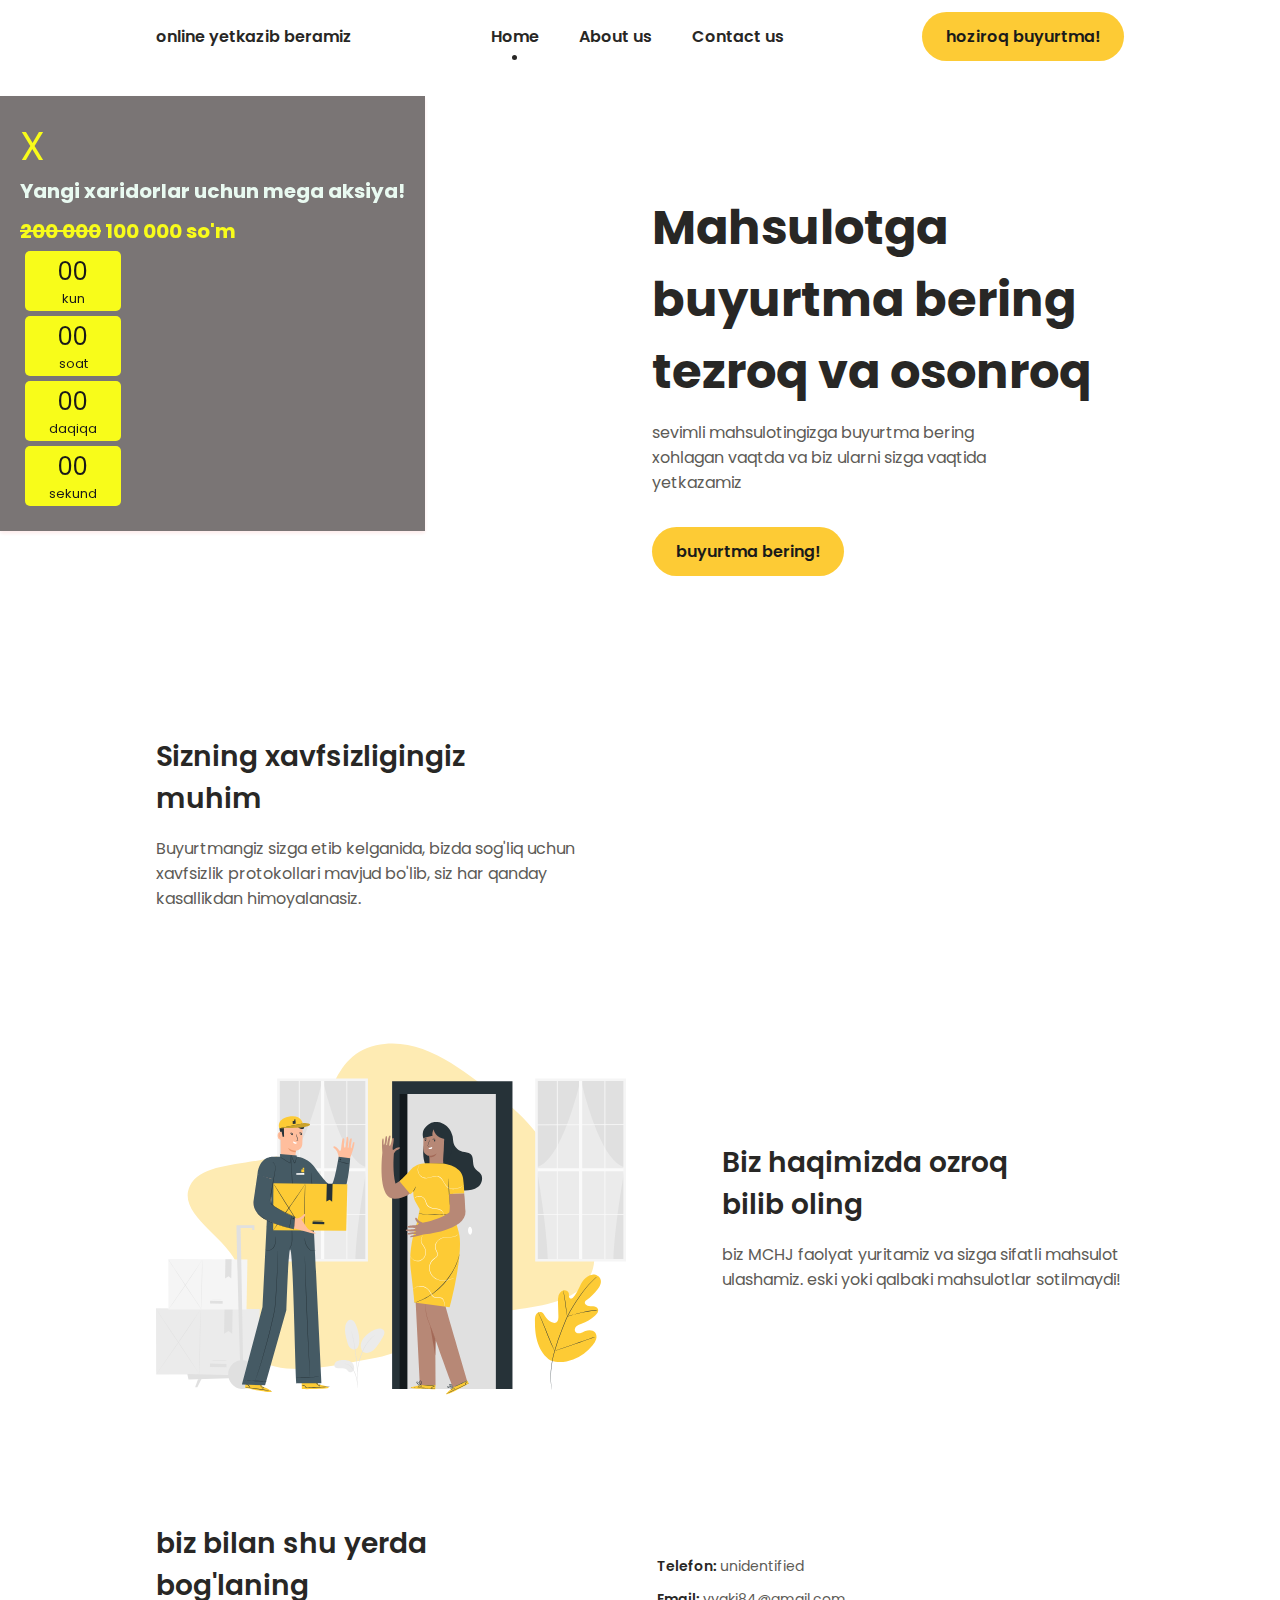
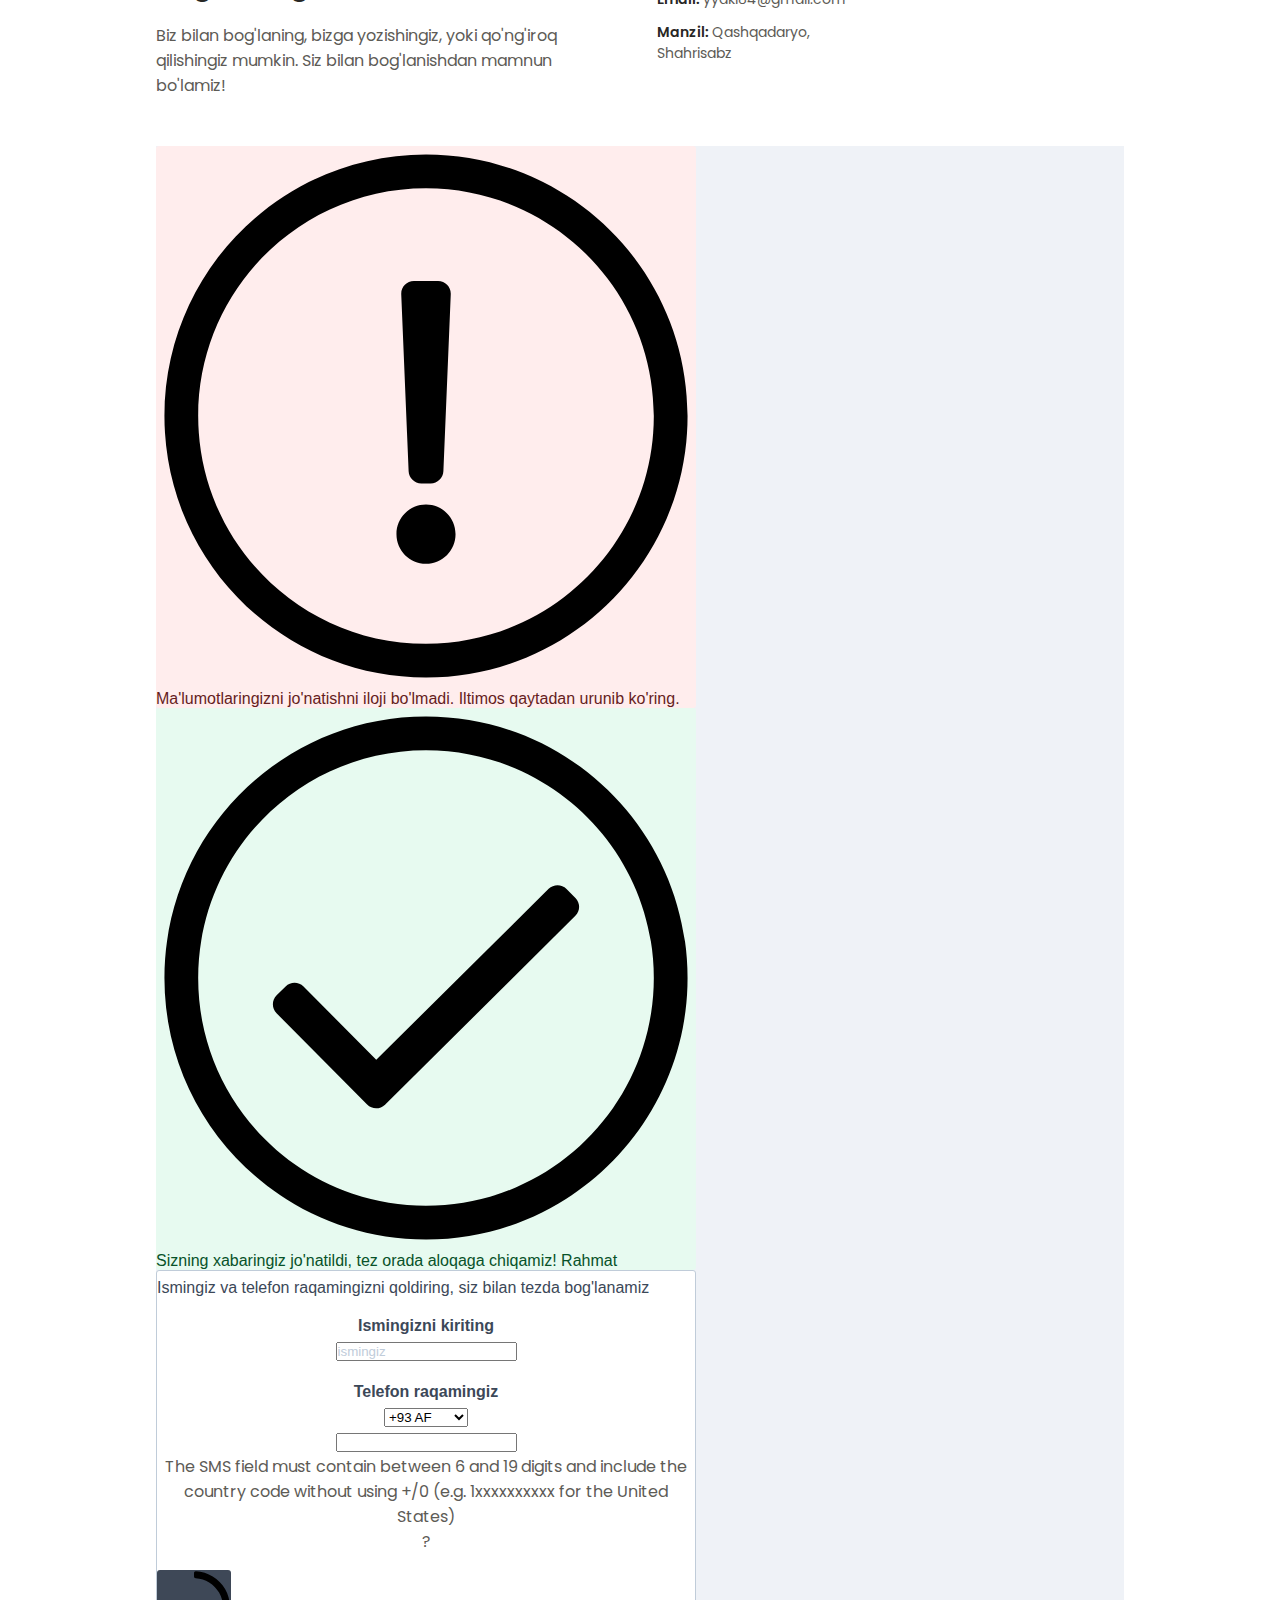
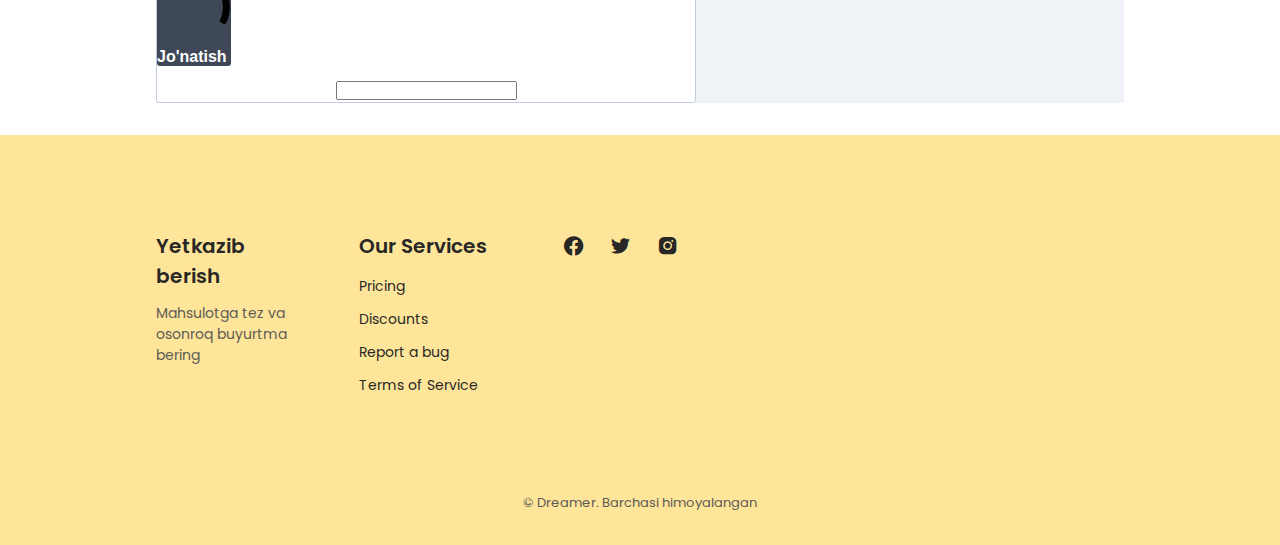
==== commit 9f23efbe: "user buy pop up added" ====
--- a/index.html
+++ b/index.html
@@ -60,30 +60,31 @@
           <span class="close" id="close">X</span>
           <div class="bgc_y"></div>
           <div class="container">
-             <div class="promotion__text">
-          <div class="title" style="color: #e7faf0;">Yangi xaridorlar uchun mega aksiya!</div>
-        </div>
-         <div class="promotion__timer">
-              <div class="title" style="color: #f8fc02;" >100 000 so'm</div>
-              <div class="timer">
-                <div class="timer__block" >
+            <div class="promotion__text">
+              <div class="title" style="color: #e7faf0;">Yangi xaridorlar uchun mega aksiya!</div>
+            </div>
+            <div class="promotion__timer">
+              <div class="title" style="color: #f8fc02;" ><strike>200 000</strike>
+                100 000 so'm</div>
+          <div class="timer">
+            <div class="timer__block" >
                   <span id="days">99</span>
-                  <span style="color: #e7faf0; font-size: small;">kun</span>
+                  <span style="color: #000000; font-size: small;">kun</span>
                 </div>
                 <span class="dot">:</span>
                 <div class="timer__block">
                   <span id="hours">09</span>
-                  <span style="color: #e7faf0; font-size: small;">soat</span>
+                  <span style="color: #000000; font-size: small;">soat</span>
                 </div>
                 <span class="dot">:</span>
                 <div class="timer__block">
                   <span id="minutes">99</span>
-                  <span style="color: #e7faf0; font-size: small;">daqiqa</span>
+                  <span style="color: #000000; font-size: small;">daqiqa</span>
                 </div>
                 <span class="dot">:</span>
                 <div class="timer__block">
                   <span id="seconds">09</span>
-                  <span style="color: #e7faf0; font-size: small;">sekund</span>
+                  <span style="color: #000000; font-size: small;">sekund</span>
                 </div>
               </div>
             </div>
--- a/assets/css/styles.css
+++ b/assets/css/styles.css
@@ -610,74 +610,84 @@
 
 /* PROMOTION */
 
+
 .promotion {
-  padding: 0px 0 40px 0;
-  position:fixed;
-  background-color: #5e5b5d;
-  opacity: 85%;
-  z-index: 10110100% !important;
-}
-/* .promotion .container { */
-  /* display: flex; */
-
-.promotion .bgc_y {
-  position: absolute;
-  width: 50%;
-  height: 499px;
-  z-index: -1;
-  top: 0px;
-  left: 0;
-}
-
+  position: fixed;
+  padding: 20px;
+  background-color: #6c6666;
+  box-shadow: 0 2px 4px rgba(235, 25, 25, 0.1);
+  opacity: 90%;
+}
+
+.promotion__text {
+  text-align: center;
+  margin-bottom: 10px;
+  font-size: 5px;
+  color: #cad5cf;
+}
 
 .promotion__timer {
-  width: 50%;
-  color: aliceblue;
-}
-.promotion__timer {
-  text-align: right;
-}
-.promotion__timer .timer {
-  margin-top: 0px;
-  padding-left: 5px;
+  display: absolute;
+  /* justify-content: center;
+  align-items: center; */
+}
+
+.close{
+  font-size: 40px;
+  color: #f8fc02;
+  cursor: pointer;
+}
+
+.title {
+  font-weight: bold;
+  font-size: 20px;
+  line-height: 1.5;
+}
+
+.timer__block {
   display: flex;
-  justify-content: space-between;
+  flex-direction: column;
+  justify-content: center;
   align-items: center;
-}
-.promotion__timer .timer__block {
-  width: 92px;
-  height: 120px;
-  background: #938791;
-  box-shadow: 0 4px 20px rgba(0, 0, 0, 0.25);
-  font-size: 16px;
-  font-weight: 300;
-  text-align: center;
-  border: 1px solid #fff;
-  color: #1a1a1a;
-}
-.promotion__timer .timer__block span {  
-  display: block;
-  margin-top: 25px;
-  margin-bottom: 5px;
-  font-size: 56px;
-  font-weight: 700;
-}
-
-.dot{
- font-size: 40px;
- color: rgb(69, 71, 73);
- color: aliceblue;
- padding: 5px;
-
-}
-.close{
-  cursor: pointer;
-  color: #ff0000;
-  margin-left: 80%;
-  /* padding-top: 90%; */
-  font-weight: bold;
-  font-size: 40px;
-}
+  background-color: #f8fc02;
+  width: 50px;
+  height: 60px;
+  margin: 0 5px;
+  border-radius: 5px;
+  font-size: 24px;
+  color: #000000;
+}
+
+.dot {
+  font-size: 24px;
+  color: #e7faf0;
+  margin: 0 5px;
+  display: none;
+}
+
+@media only screen and (max-width: 768px) {
+  .promotion__timer {
+    flex-wrap: wrap;
+  }
+
+  .timer__block {
+    width: 25%;
+    margin: 5px;
+  }
+}
+
+@media only screen and (min-width: 768px) {
+  .promotion__timer {
+    flex-wrap: wrap;
+  }
+
+  .timer__block {
+    width: 25%;
+    margin: 5px;
+  }
+}
+
+
 .timer{
   /* color: #fff !important; */
 }
